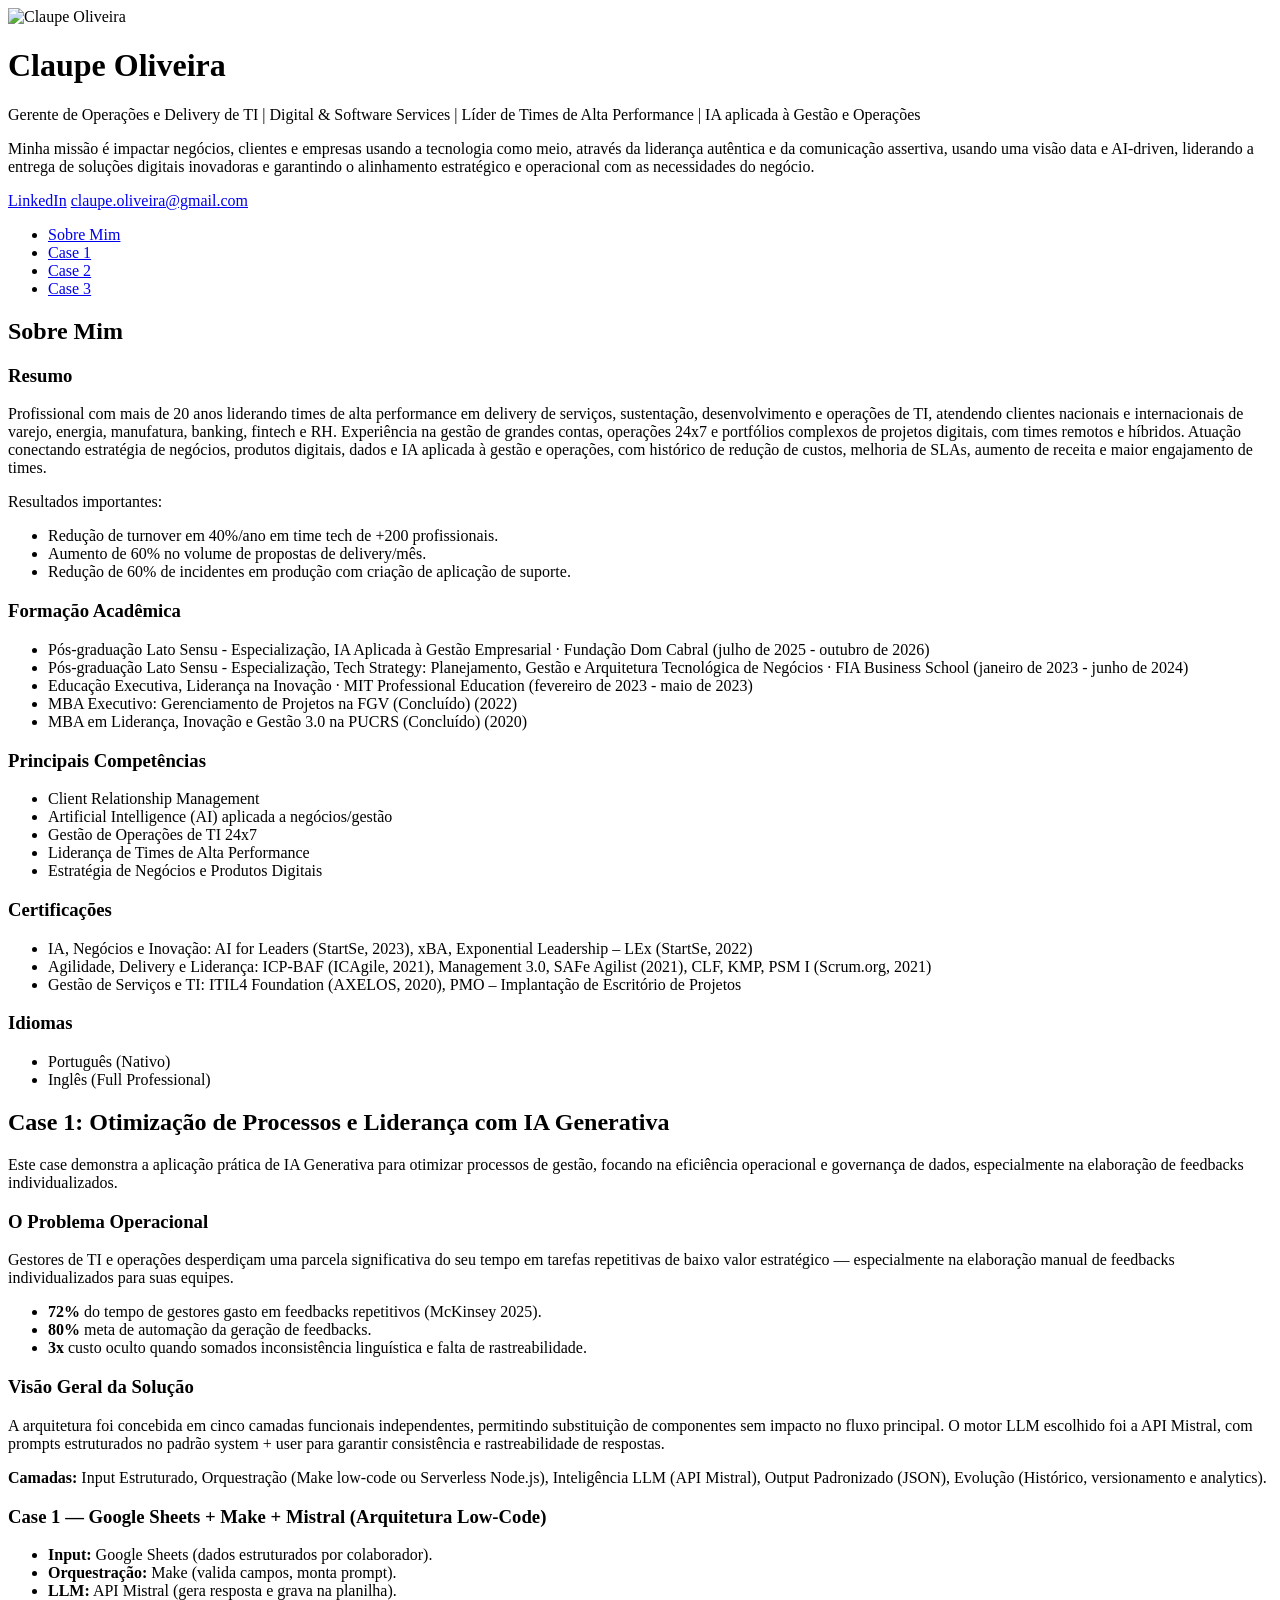
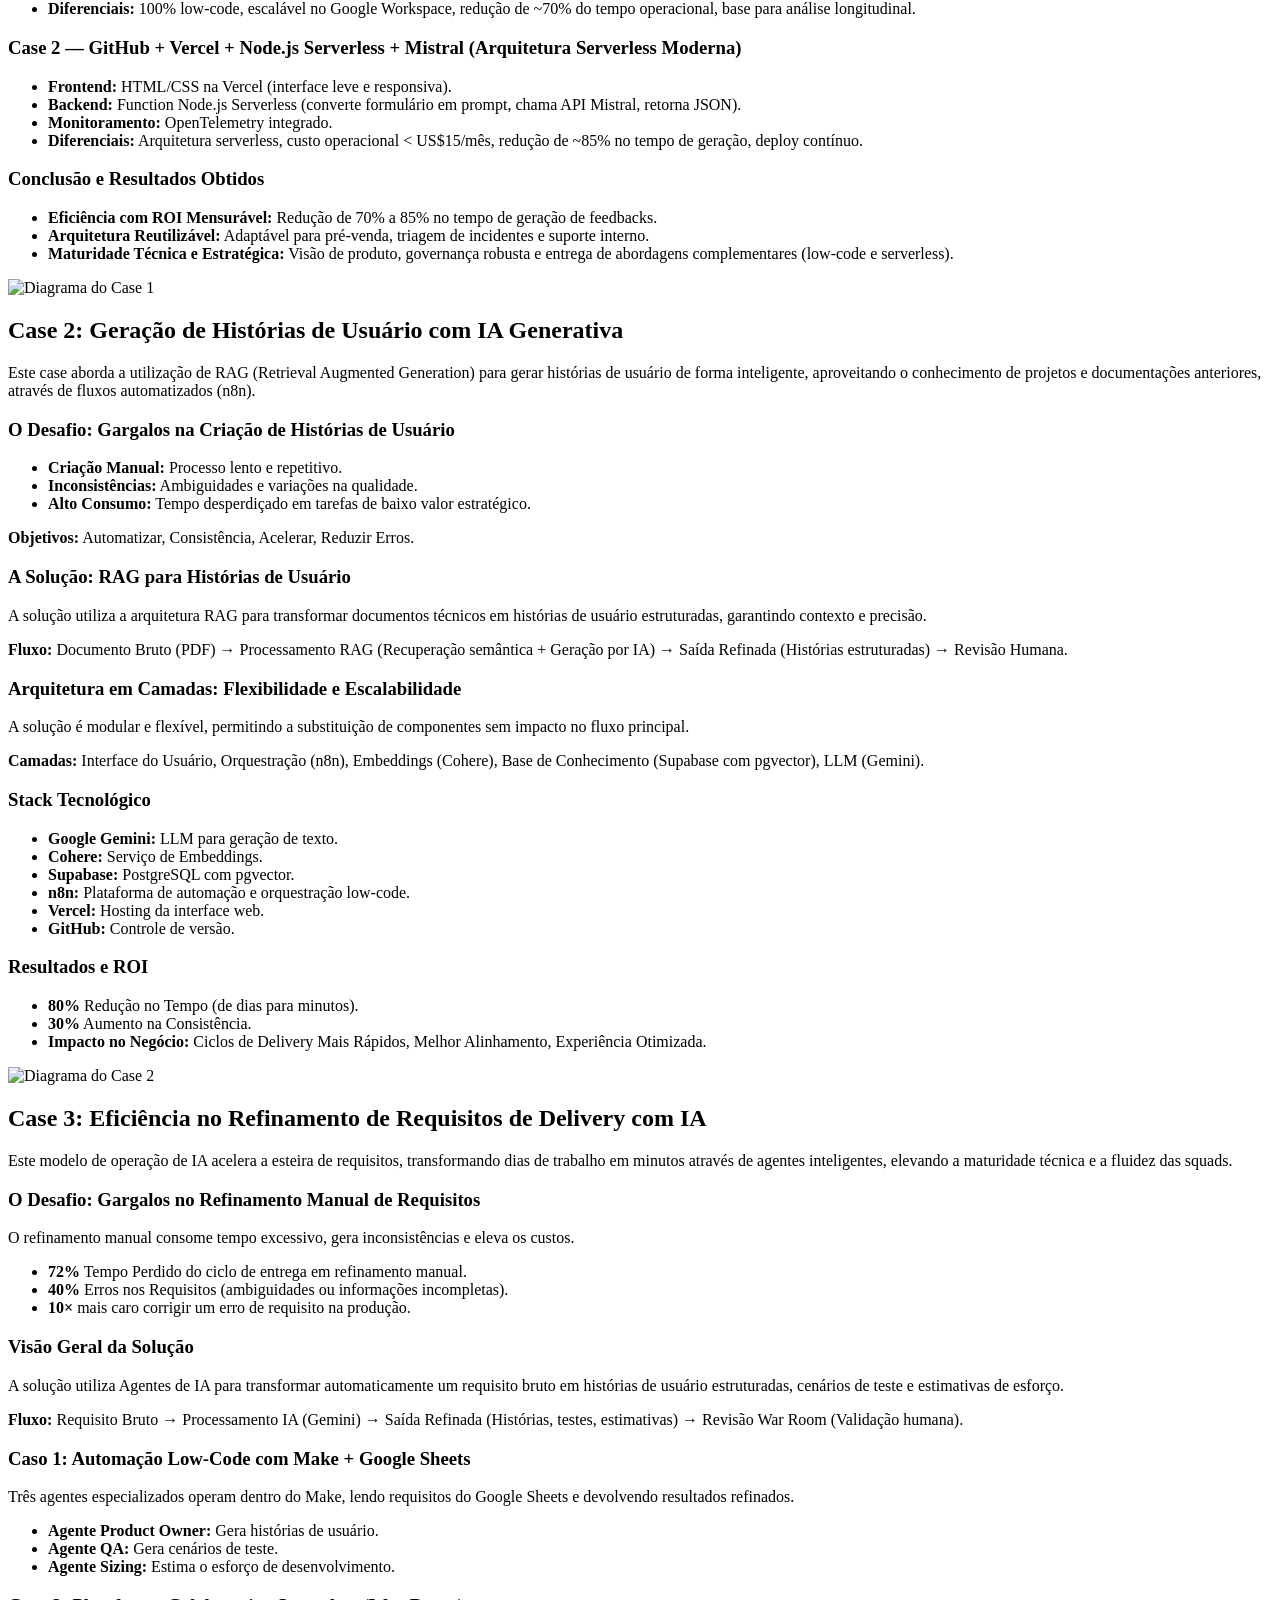
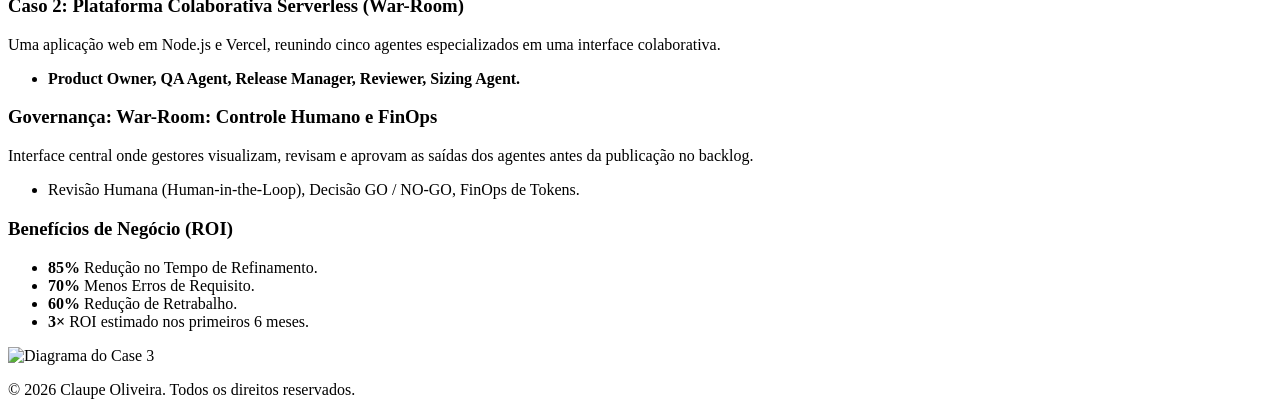
==== public/index.html @ 89208eb9 "Create index.html" ====
<!DOCTYPE html>
<html lang="pt-BR">
<head>
    <meta charset="UTF-8">
    <meta name="viewport" content="width=device-width, initial-scale=1.0">
    <title>Portfólio Profissional - Claupe Oliveira</title>
    <link rel="stylesheet" href="css/style.css">
    <link rel="icon" href="assets/favicon.ico" type="image/x-icon">
</head>
<body>
    <header class="hero">
        <div class="container">
            <img src="assets/profile-picture.jpg" alt="Claupe Oliveira" class="profile-pic">
            <h1>Claupe Oliveira</h1>
            <p class="subtitle">Gerente de Operações e Delivery de TI | Digital & Software Services | Líder de Times de Alta Performance | IA aplicada à Gestão e Operações</p>
            <p class="mission">Minha missão é impactar negócios, clientes e empresas usando a tecnologia como meio, através da liderança autêntica e da comunicação assertiva, usando uma visão data e AI-driven, liderando a entrega de soluções digitais inovadoras e garantindo o alinhamento estratégico e operacional com as necessidades do negócio.</p>
            <div class="contact-info">
                <a href="https://www.linkedin.com/in/claupeoliveira/" target="_blank">LinkedIn</a>
                <a href="mailto:claupe.oliveira@gmail.com">claupe.oliveira@gmail.com</a>
            </div>
        </div>
    </header>

    <nav class="navbar">
        <div class="container">
            <ul>
                <li><a href="#about">Sobre Mim</a></li>
                <li><a href="#case1">Case 1</a></li>
                <li><a href="#case2">Case 2</a></li>
                <li><a href="#case3">Case 3</a></li>
            </ul>
        </div>
    </nav>

    <main class="container">
        <section id="about" class="section-content">
            <h2>Sobre Mim</h2>
            <div class="about-grid">
                <div class="about-item">
                    <h3>Resumo</h3>
                    <p>Profissional com mais de 20 anos liderando times de alta performance em delivery de serviços, sustentação, desenvolvimento e operações de TI, atendendo clientes nacionais e internacionais de varejo, energia, manufatura, banking, fintech e RH. Experiência na gestão de grandes contas, operações 24x7 e portfólios complexos de projetos digitais, com times remotos e híbridos. Atuação conectando estratégia de negócios, produtos digitais, dados e IA aplicada à gestão e operações, com histórico de redução de custos, melhoria de SLAs, aumento de receita e maior engajamento de times.</p>
                    <p>Resultados importantes:</p>
                    <ul>
                        <li>Redução de turnover em 40%/ano em time tech de +200 profissionais.</li>
                        <li>Aumento de 60% no volume de propostas de delivery/mês.</li>
                        <li>Redução de 60% de incidentes em produção com criação de aplicação de suporte.</li>
                    </ul>
                </div>
                <div class="about-item">
                    <h3>Formação Acadêmica</h3>
                    <ul>
                        <li>Pós-graduação Lato Sensu - Especialização, IA Aplicada à Gestão Empresarial · Fundação Dom Cabral (julho de 2025 - outubro de 2026)</li>
                        <li>Pós-graduação Lato Sensu - Especialização, Tech Strategy: Planejamento, Gestão e Arquitetura Tecnológica de Negócios · FIA Business School (janeiro de 2023 - junho de 2024)</li>
                        <li>Educação Executiva, Liderança na Inovação · MIT Professional Education (fevereiro de 2023 - maio de 2023)</li>
                        <li>MBA Executivo: Gerenciamento de Projetos na FGV (Concluído) (2022)</li>
                        <li>MBA em Liderança, Inovação e Gestão 3.0 na PUCRS (Concluído) (2020)</li>
                    </ul>
                </div>
                <div class="about-item">
                    <h3>Principais Competências</h3>
                    <ul>
                        <li>Client Relationship Management</li>
                        <li>Artificial Intelligence (AI) aplicada a negócios/gestão</li>
                        <li>Gestão de Operações de TI 24x7</li>
                        <li>Liderança de Times de Alta Performance</li>
                        <li>Estratégia de Negócios e Produtos Digitais</li>
                    </ul>
                </div>
                <div class="about-item">
                    <h3>Certificações</h3>
                    <ul>
                        <li>IA, Negócios e Inovação: AI for Leaders (StartSe, 2023), xBA, Exponential Leadership – LEx (StartSe, 2022)</li>
                        <li>Agilidade, Delivery e Liderança: ICP-BAF (ICAgile, 2021), Management 3.0, SAFe Agilist (2021), CLF, KMP, PSM I (Scrum.org, 2021)</li>
                        <li>Gestão de Serviços e TI: ITIL4 Foundation (AXELOS, 2020), PMO – Implantação de Escritório de Projetos</li>
                    </ul>
                </div>
                <div class="about-item">
                    <h3>Idiomas</h3>
                    <ul>
                        <li>Português (Nativo)</li>
                        <li>Inglês (Full Professional)</li>
                    </ul>
                </div>
            </div>
        </section>

        <section id="case1" class="section-content case-section">
            <h2>Case 1: Otimização de Processos e Liderança com IA Generativa</h2>
            <p class="case-intro">Este case demonstra a aplicação prática de IA Generativa para otimizar processos de gestão, focando na eficiência operacional e governança de dados, especialmente na elaboração de feedbacks individualizados.</p>

            <h3>O Problema Operacional</h3>
            <p>Gestores de TI e operações desperdiçam uma parcela significativa do seu tempo em tarefas repetitivas de baixo valor estratégico — especialmente na elaboração manual de feedbacks individualizados para suas equipes.</p>
            <ul>
                <li><strong>72%</strong> do tempo de gestores gasto em feedbacks repetitivos (McKinsey 2025).</li>
                <li><strong>80%</strong> meta de automação da geração de feedbacks.</li>
                <li><strong>3x</strong> custo oculto quando somados inconsistência linguística e falta de rastreabilidade.</li>
            </ul>

            <h3>Visão Geral da Solução</h3>
            <p>A arquitetura foi concebida em cinco camadas funcionais independentes, permitindo substituição de componentes sem impacto no fluxo principal. O motor LLM escolhido foi a API Mistral, com prompts estruturados no padrão system + user para garantir consistência e rastreabilidade de respostas.</p>
            <p><strong>Camadas:</strong> Input Estruturado, Orquestração (Make low-code ou Serverless Node.js), Inteligência LLM (API Mistral), Output Padronizado (JSON), Evolução (Histórico, versionamento e analytics).</p>

            <h3>Case 1 — Google Sheets + Make + Mistral (Arquitetura Low-Code)</h3>
            <ul>
                <li><strong>Input:</strong> Google Sheets (dados estruturados por colaborador).</li>
                <li><strong>Orquestração:</strong> Make (valida campos, monta prompt).</li>
                <li><strong>LLM:</strong> API Mistral (gera resposta e grava na planilha).</li>
                <li><strong>Diferenciais:</strong> 100% low-code, escalável no Google Workspace, redução de ~70% do tempo operacional, base para análise longitudinal.</li>
            </ul>

            <h3>Case 2 — GitHub + Vercel + Node.js Serverless + Mistral (Arquitetura Serverless Moderna)</h3>
            <ul>
                <li><strong>Frontend:</strong> HTML/CSS na Vercel (interface leve e responsiva).</li>
                <li><strong>Backend:</strong> Function Node.js Serverless (converte formulário em prompt, chama API Mistral, retorna JSON).</li>
                <li><strong>Monitoramento:</strong> OpenTelemetry integrado.</li>
                <li><strong>Diferenciais:</strong> Arquitetura serverless, custo operacional < US$15/mês, redução de ~85% no tempo de geração, deploy contínuo.</li>
            </ul>

            <h3>Conclusão e Resultados Obtidos</h3>
            <ul>
                <li><strong>Eficiência com ROI Mensurável:</strong> Redução de 70% a 85% no tempo de geração de feedbacks.</li>
                <li><strong>Arquitetura Reutilizável:</strong> Adaptável para pré-venda, triagem de incidentes e suporte interno.</li>
                <li><strong>Maturidade Técnica e Estratégica:</strong> Visão de produto, governança robusta e entrega de abordagens complementares (low-code e serverless).</li>
            </ul>
            <img src="assets/cases/case1-image.jpg" alt="Diagrama do Case 1" class="case-image">
        </section>

        <section id="case2" class="section-content case-section">
            <h2>Case 2: Geração de Histórias de Usuário com IA Generativa</h2>
            <p class="case-intro">Este case aborda a utilização de RAG (Retrieval Augmented Generation) para gerar histórias de usuário de forma inteligente, aproveitando o conhecimento de projetos e documentações anteriores, através de fluxos automatizados (n8n).</p>

            <h3>O Desafio: Gargalos na Criação de Histórias de Usuário</h3>
            <ul>
                <li><strong>Criação Manual:</strong> Processo lento e repetitivo.</li>
                <li><strong>Inconsistências:</strong> Ambiguidades e variações na qualidade.</li>
                <li><strong>Alto Consumo:</strong> Tempo desperdiçado em tarefas de baixo valor estratégico.</li>
            </ul>
            <p><strong>Objetivos:</strong> Automatizar, Consistência, Acelerar, Reduzir Erros.</p>

            <h3>A Solução: RAG para Histórias de Usuário</h3>
            <p>A solução utiliza a arquitetura RAG para transformar documentos técnicos em histórias de usuário estruturadas, garantindo contexto e precisão.</p>
            <p><strong>Fluxo:</strong> Documento Bruto (PDF) → Processamento RAG (Recuperação semântica + Geração por IA) → Saída Refinada (Histórias estruturadas) → Revisão Humana.</p>

            <h3>Arquitetura em Camadas: Flexibilidade e Escalabilidade</h3>
            <p>A solução é modular e flexível, permitindo a substituição de componentes sem impacto no fluxo principal.</p>
            <p><strong>Camadas:</strong> Interface do Usuário, Orquestração (n8n), Embeddings (Cohere), Base de Conhecimento (Supabase com pgvector), LLM (Gemini).</p>

            <h3>Stack Tecnológico</h3>
            <ul>
                <li><strong>Google Gemini:</strong> LLM para geração de texto.</li>
                <li><strong>Cohere:</strong> Serviço de Embeddings.</li>
                <li><strong>Supabase:</strong> PostgreSQL com pgvector.</li>
                <li><strong>n8n:</strong> Plataforma de automação e orquestração low-code.</li>
                <li><strong>Vercel:</strong> Hosting da interface web.</li>
                <li><strong>GitHub:</strong> Controle de versão.</li>
            </ul>

            <h3>Resultados e ROI</h3>
            <ul>
                <li><strong>80%</strong> Redução no Tempo (de dias para minutos).</li>
                <li><strong>30%</strong> Aumento na Consistência.</li>
                <li><strong>Impacto no Negócio:</strong> Ciclos de Delivery Mais Rápidos, Melhor Alinhamento, Experiência Otimizada.</li>
            </ul>
            <img src="assets/cases/case2-image.jpg" alt="Diagrama do Case 2" class="case-image">
        </section>

        <section id="case3" class="section-content case-section">
            <h2>Case 3: Eficiência no Refinamento de Requisitos de Delivery com IA</h2>
            <p class="case-intro">Este modelo de operação de IA acelera a esteira de requisitos, transformando dias de trabalho em minutos através de agentes inteligentes, elevando a maturidade técnica e a fluidez das squads.</p>

            <h3>O Desafio: Gargalos no Refinamento Manual de Requisitos</h3>
            <p>O refinamento manual consome tempo excessivo, gera inconsistências e eleva os custos.</p>
            <ul>
                <li><strong>72%</strong> Tempo Perdido do ciclo de entrega em refinamento manual.</li>
                <li><strong>40%</strong> Erros nos Requisitos (ambiguidades ou informações incompletas).</li>
                <li><strong>10×</strong> mais caro corrigir um erro de requisito na produção.</li>
            </ul>

            <h3>Visão Geral da Solução</h3>
            <p>A solução utiliza Agentes de IA para transformar automaticamente um requisito bruto em histórias de usuário estruturadas, cenários de teste e estimativas de esforço.</p>
            <p><strong>Fluxo:</strong> Requisito Bruto → Processamento IA (Gemini) → Saída Refinada (Histórias, testes, estimativas) → Revisão War Room (Validação humana).</p>

            <h3>Caso 1: Automação Low-Code com Make + Google Sheets</h3>
            <p>Três agentes especializados operam dentro do Make, lendo requisitos do Google Sheets e devolvendo resultados refinados.</p>
            <ul>
                <li><strong>Agente Product Owner:</strong> Gera histórias de usuário.</li>
                <li><strong>Agente QA:</strong> Gera cenários de teste.</li>
                <li><strong>Agente Sizing:</strong> Estima o esforço de desenvolvimento.</li>
            </ul>

            <h3>Caso 2: Plataforma Colaborativa Serverless (War-Room)</h3>
            <p>Uma aplicação web em Node.js e Vercel, reunindo cinco agentes especializados em uma interface colaborativa.</p>
            <ul>
                <li><strong>Product Owner, QA Agent, Release Manager, Reviewer, Sizing Agent.</strong></li>
            </ul>

            <h3>Governança: War-Room: Controle Humano e FinOps</h3>
            <p>Interface central onde gestores visualizam, revisam e aprovam as saídas dos agentes antes da publicação no backlog.</p>
            <ul>
                <li>Revisão Humana (Human-in-the-Loop), Decisão GO / NO-GO, FinOps de Tokens.</li>
            </ul>

            <h3>Benefícios de Negócio (ROI)</h3>
            <ul>
                <li><strong>85%</strong> Redução no Tempo de Refinamento.</li>
                <li><strong>70%</strong> Menos Erros de Requisito.</li>
                <li><strong>60%</strong> Redução de Retrabalho.</li>
                <li><strong>3×</strong> ROI estimado nos primeiros 6 meses.</li>
            </ul>
            <img src="assets/cases/case3-image.jpg" alt="Diagrama do Case 3" class="case-image">
        </section>
    </main>

    <footer>
        <div class="container">
            <p>&copy; 2026 Claupe Oliveira. Todos os direitos reservados.</p>
        </div>
    </footer>

    <script src="js/script.js"></script>
</body>
</html>
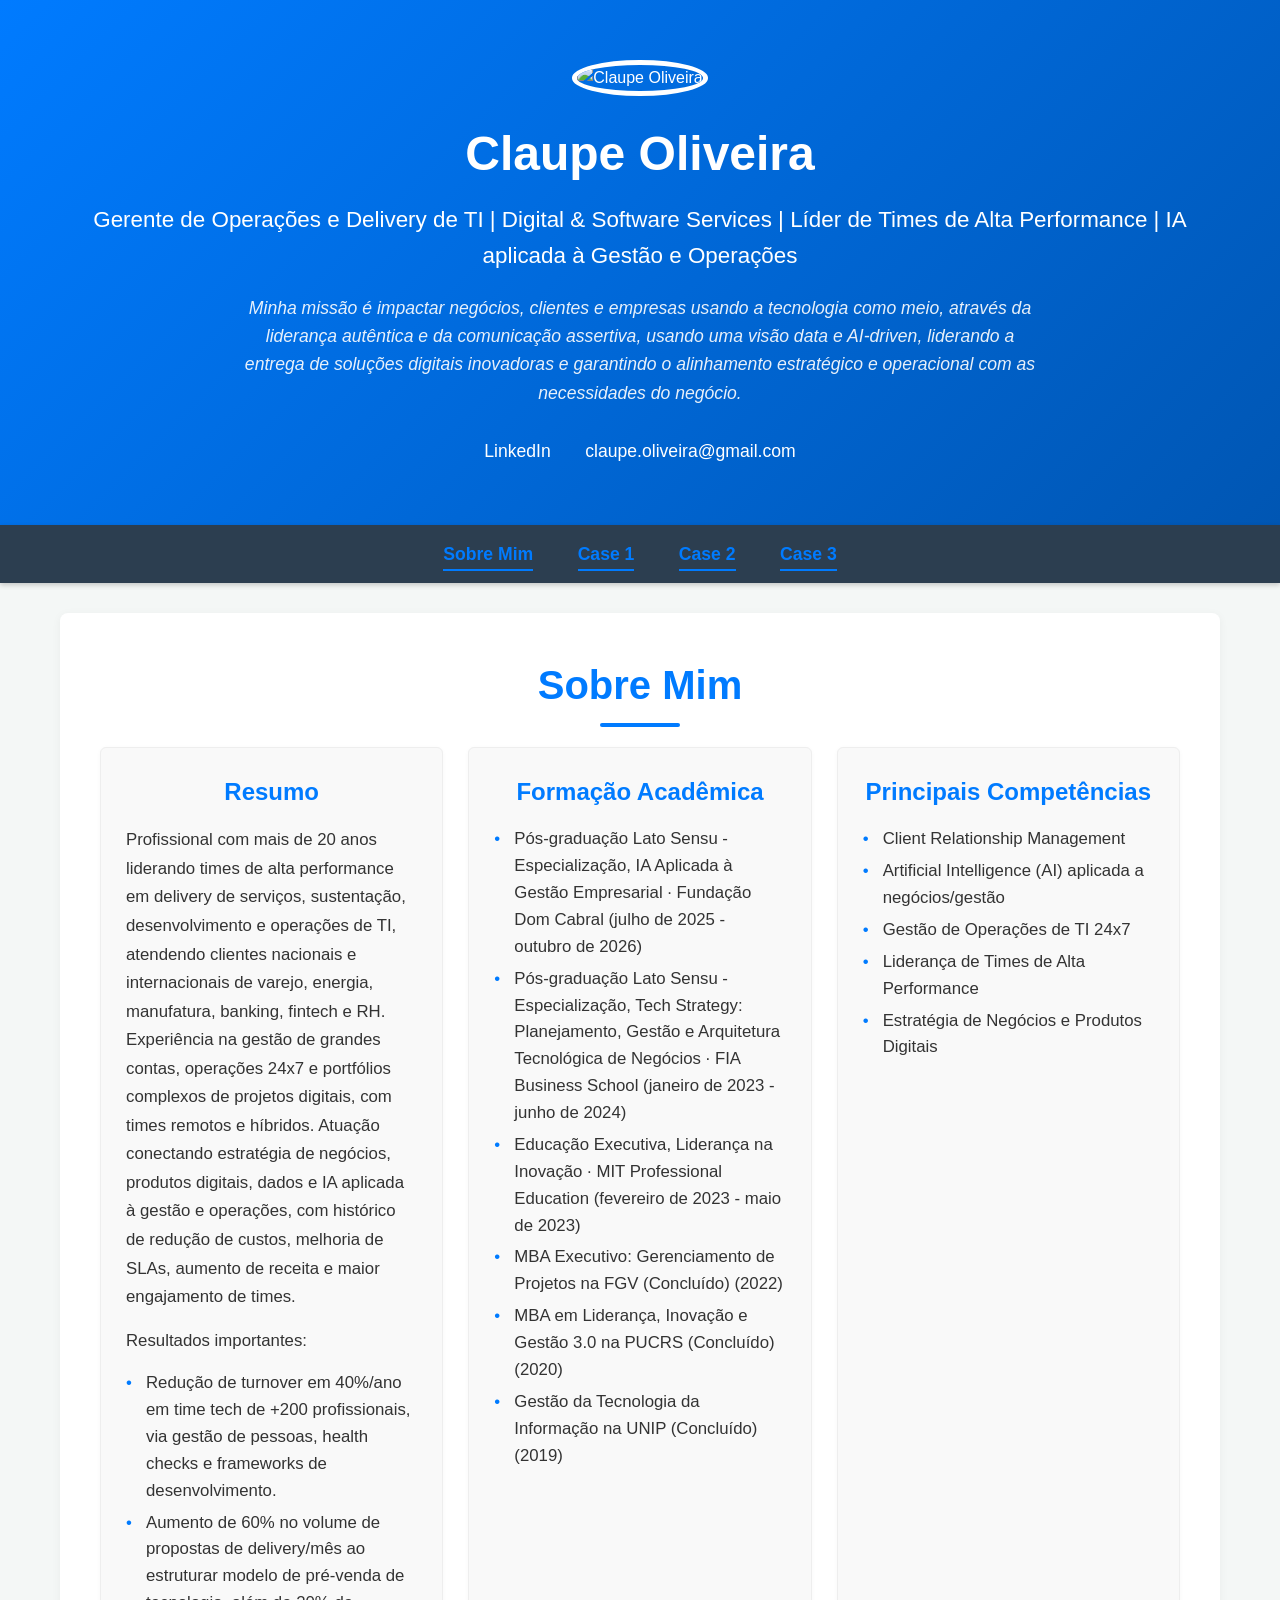
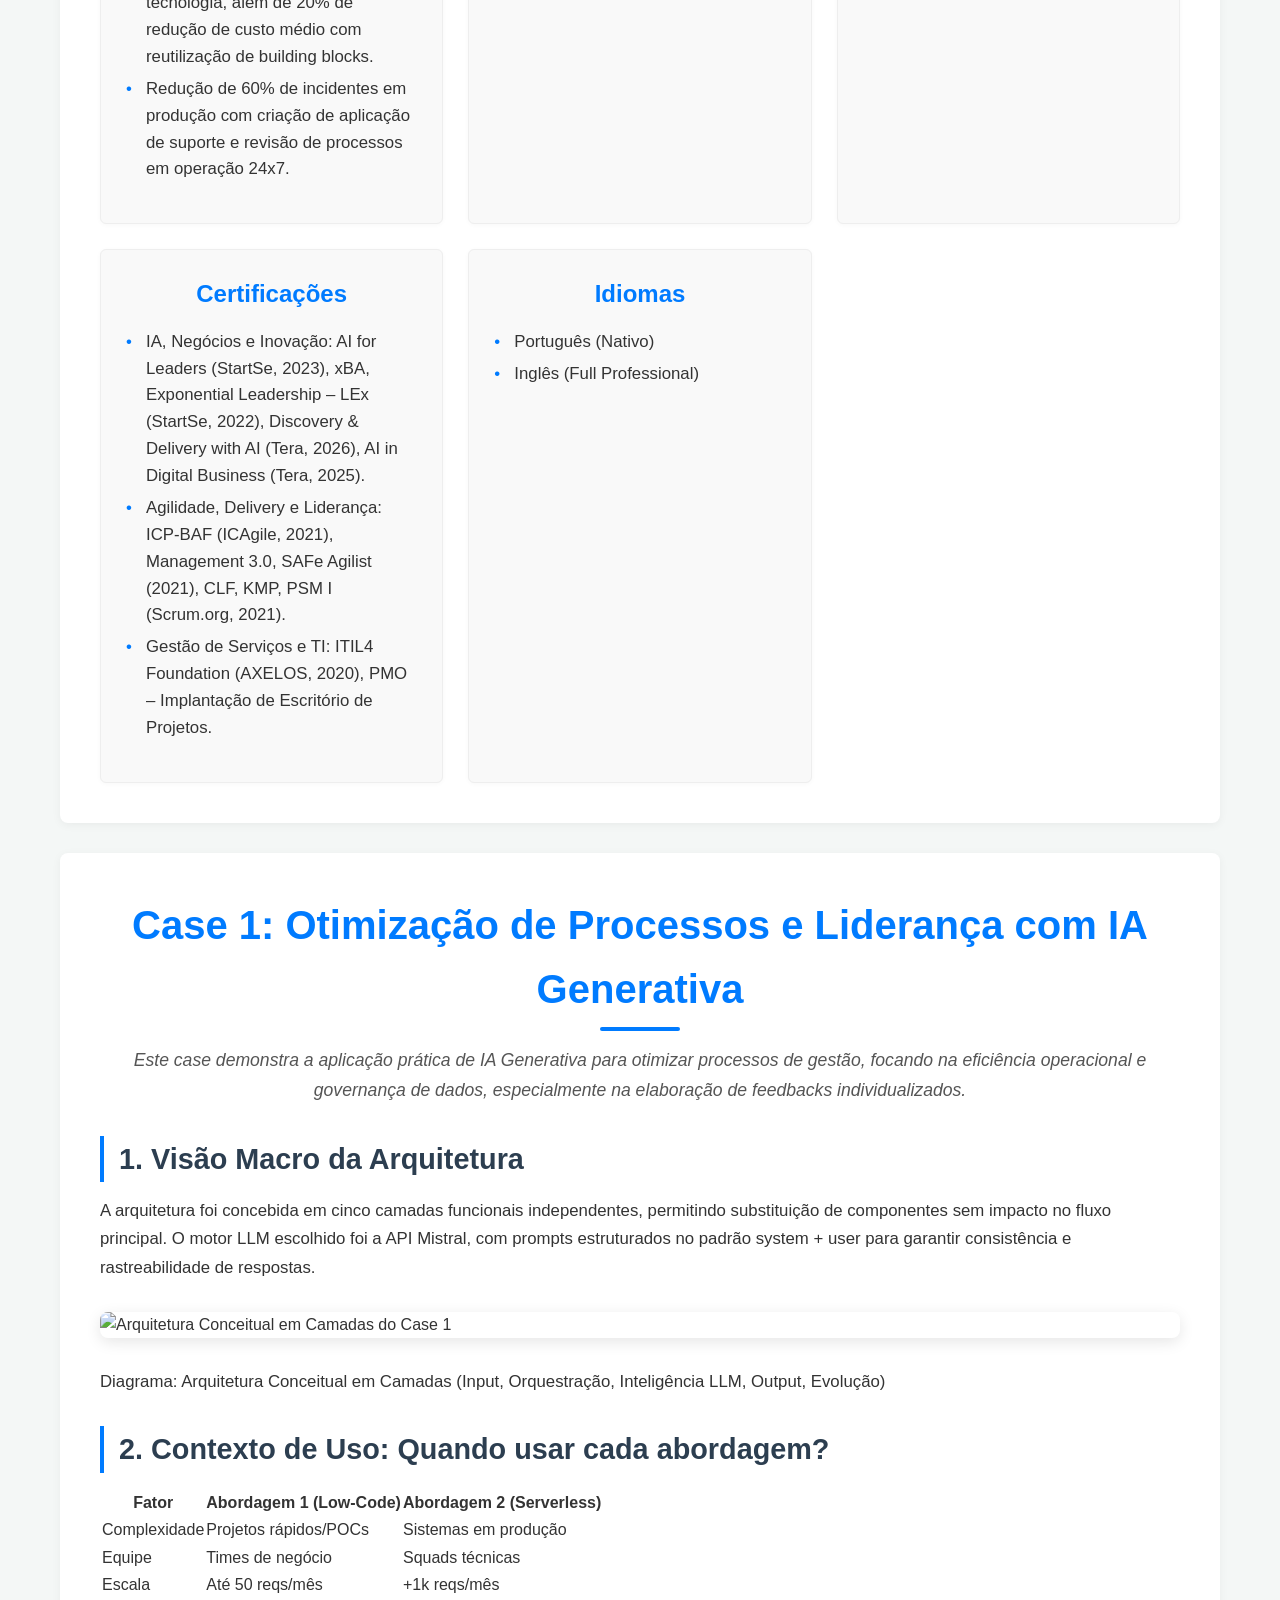
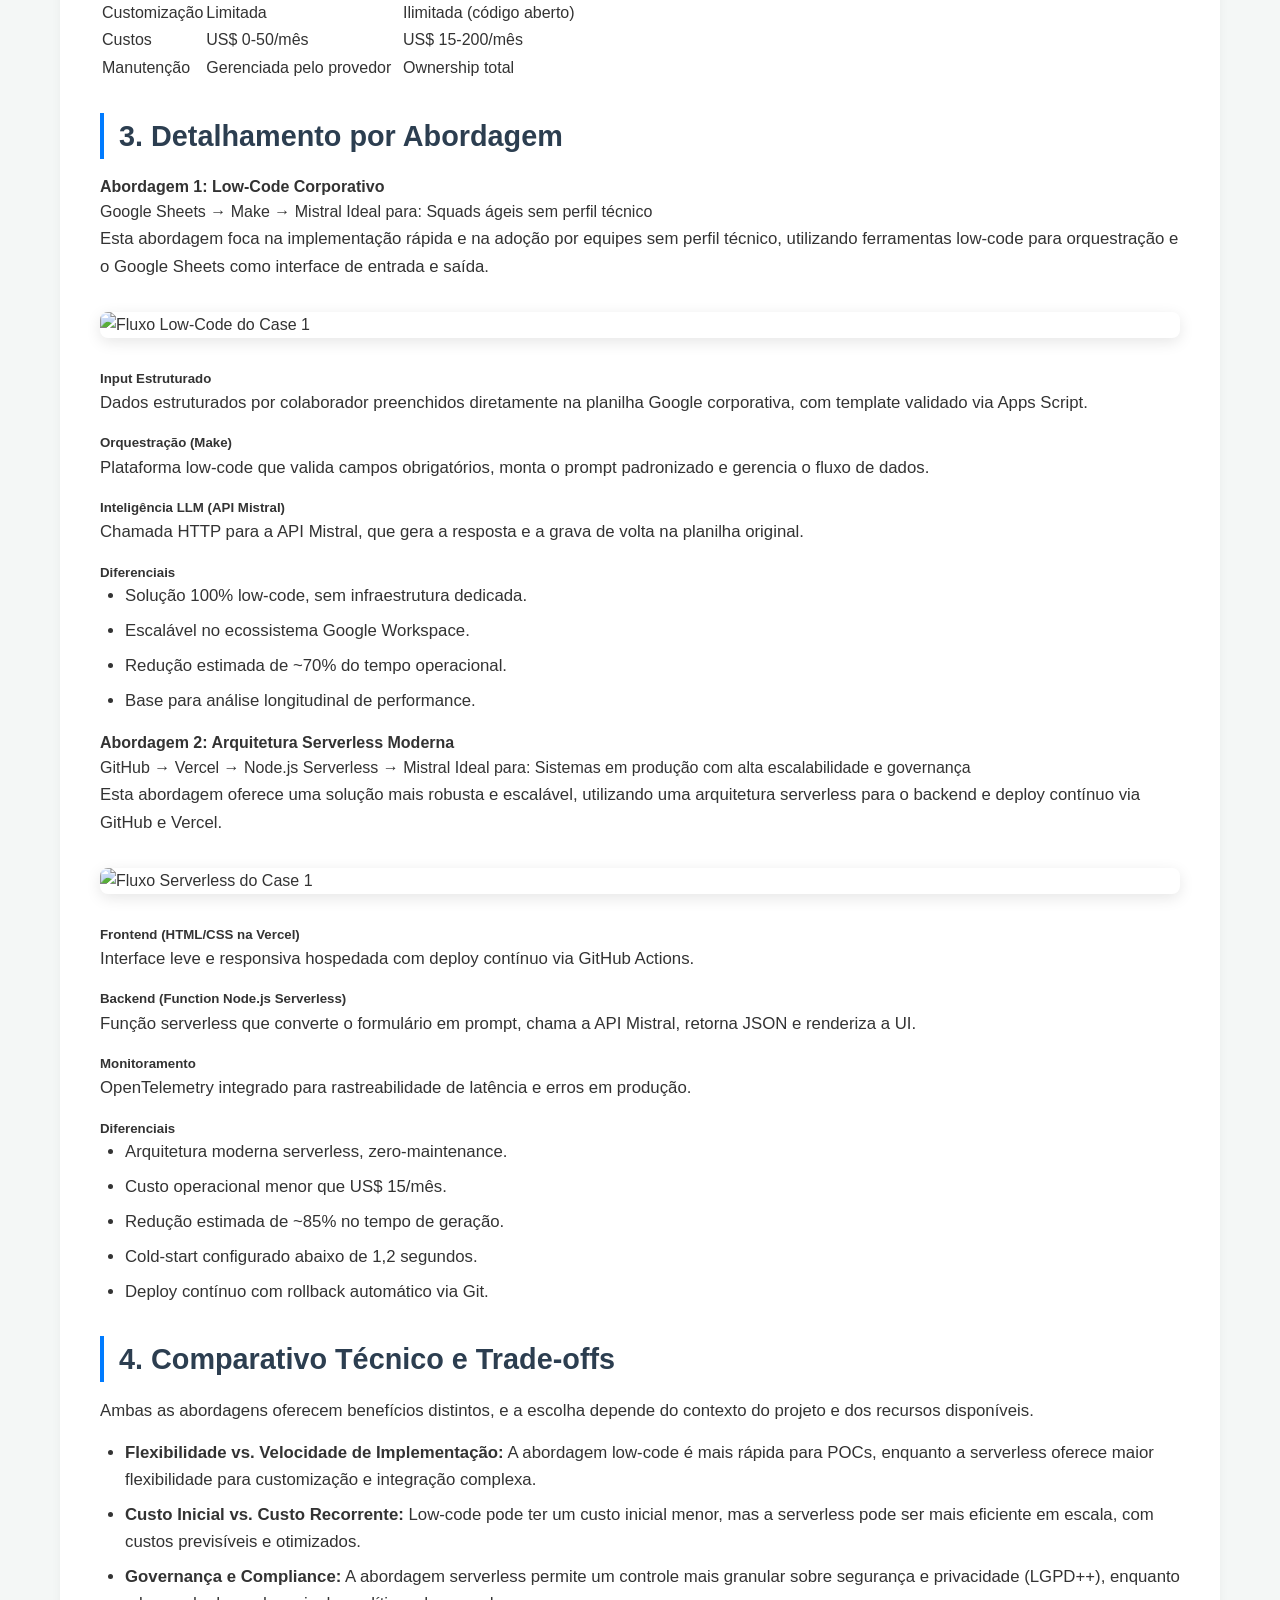
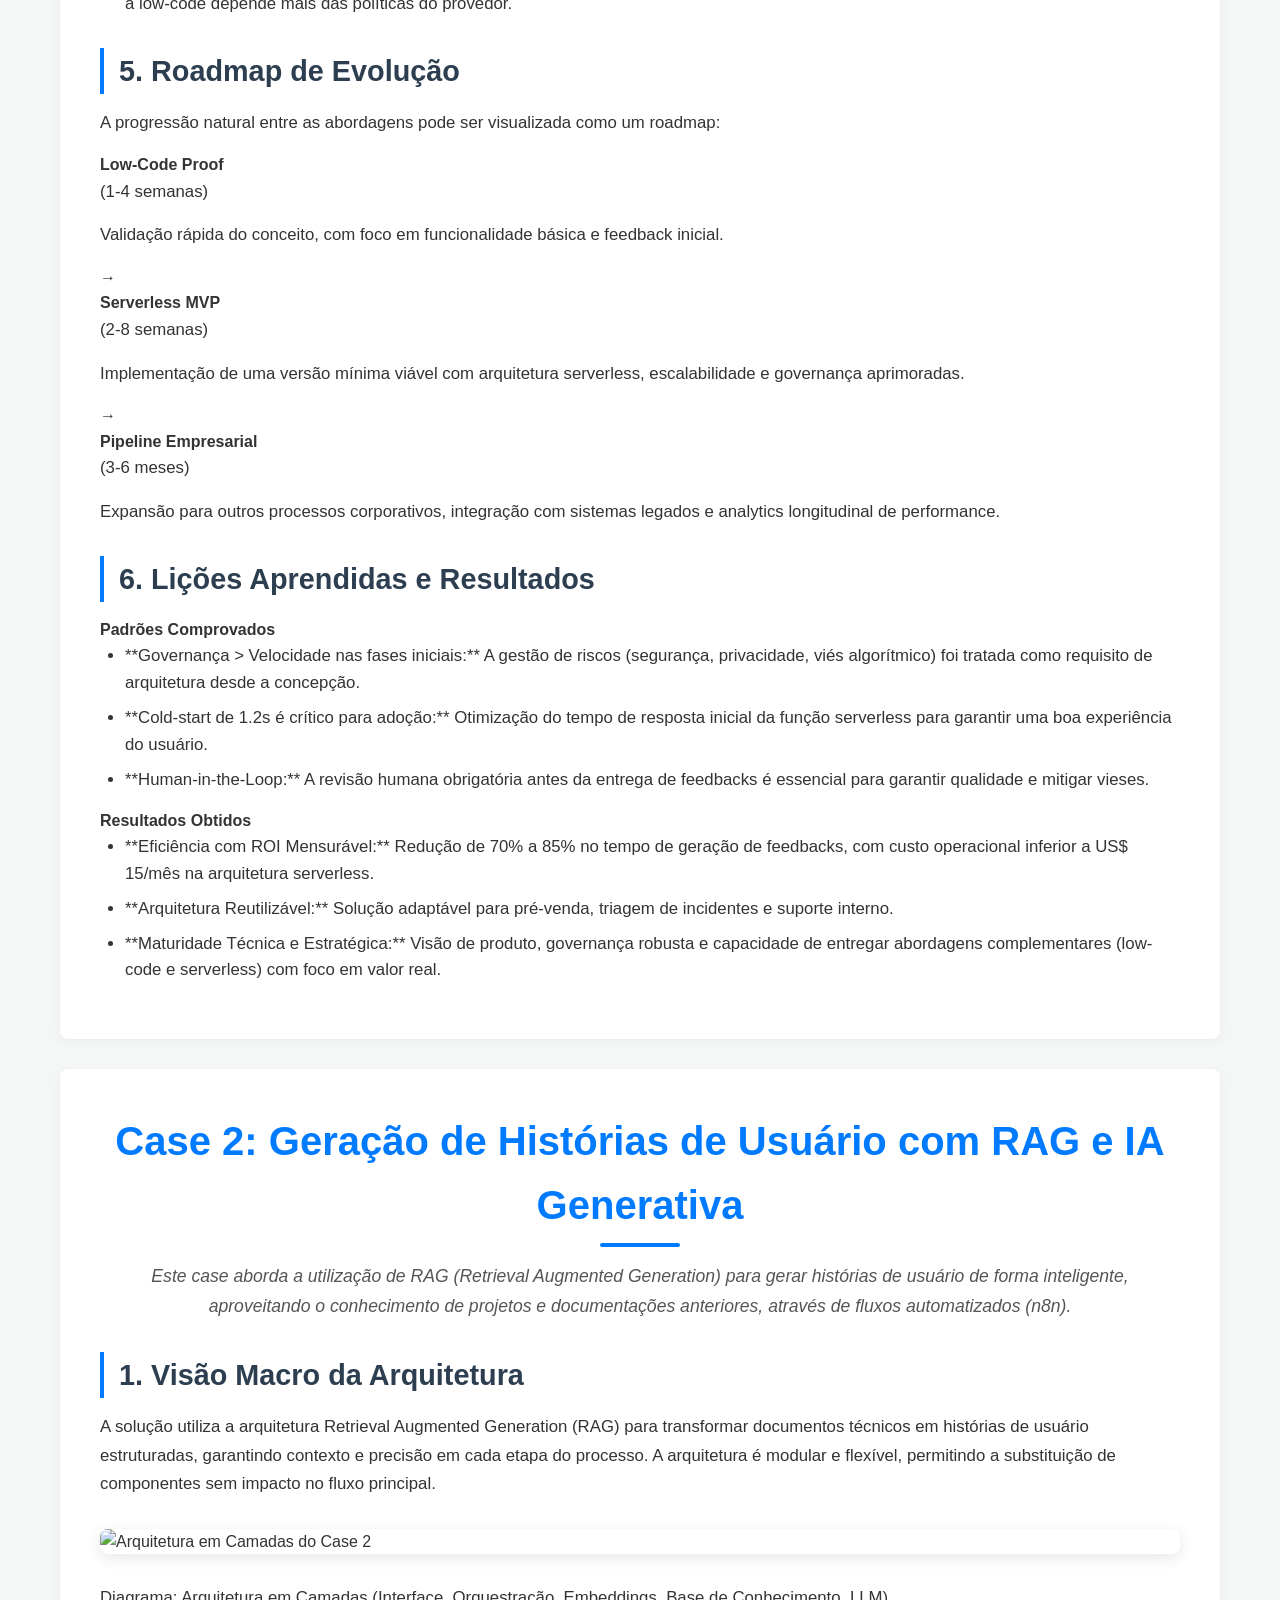
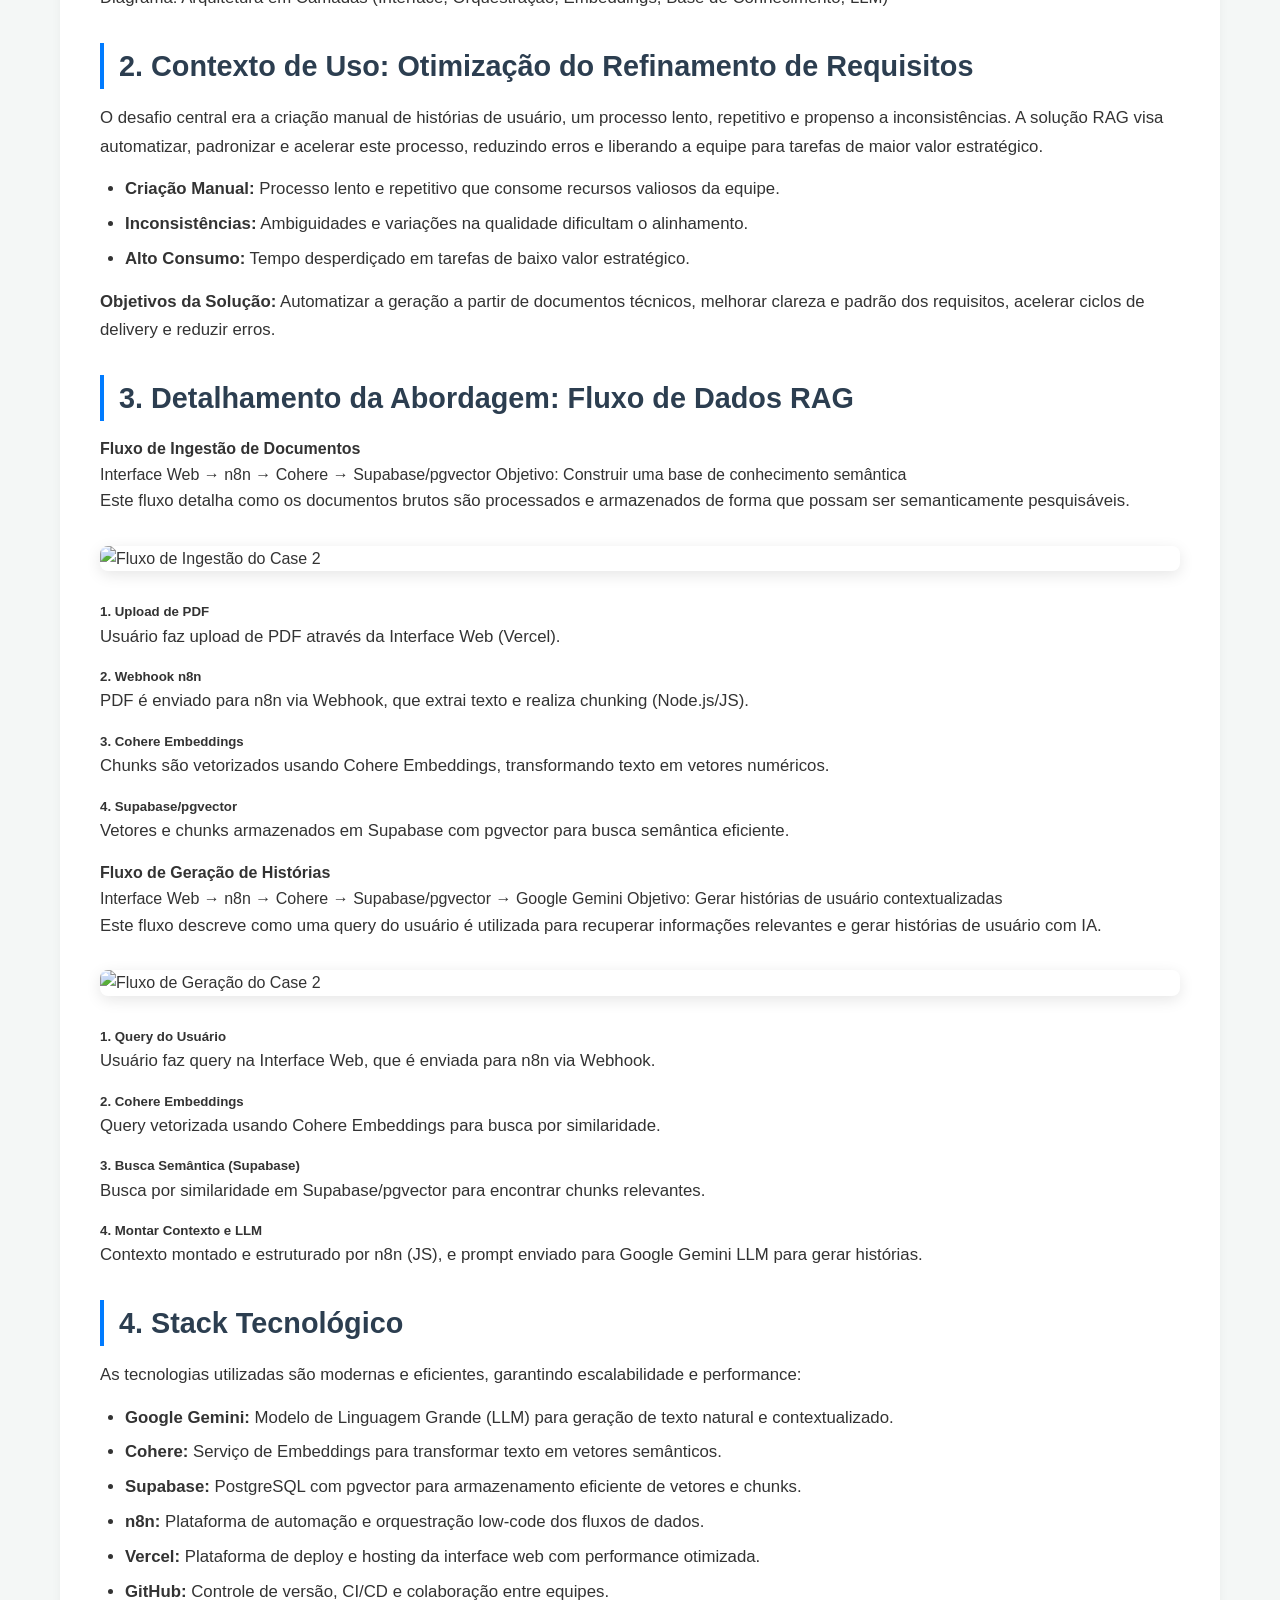
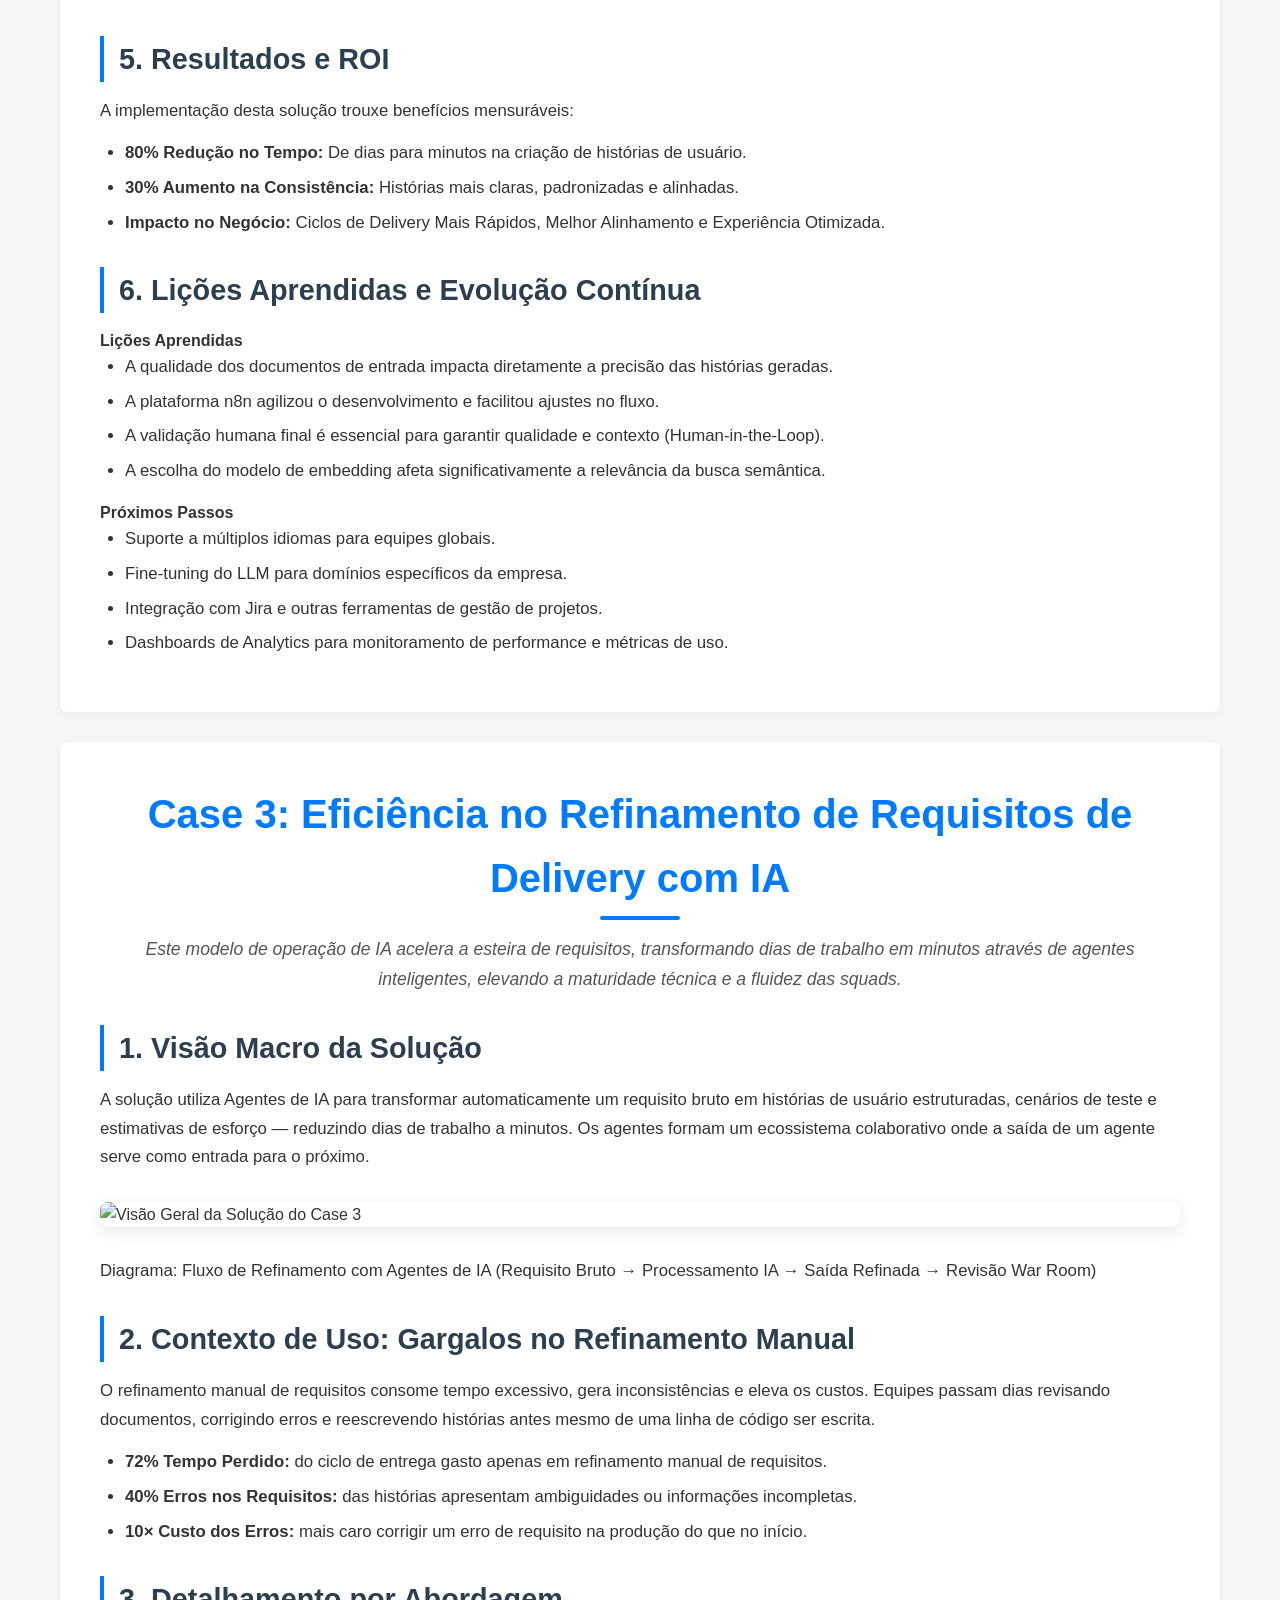
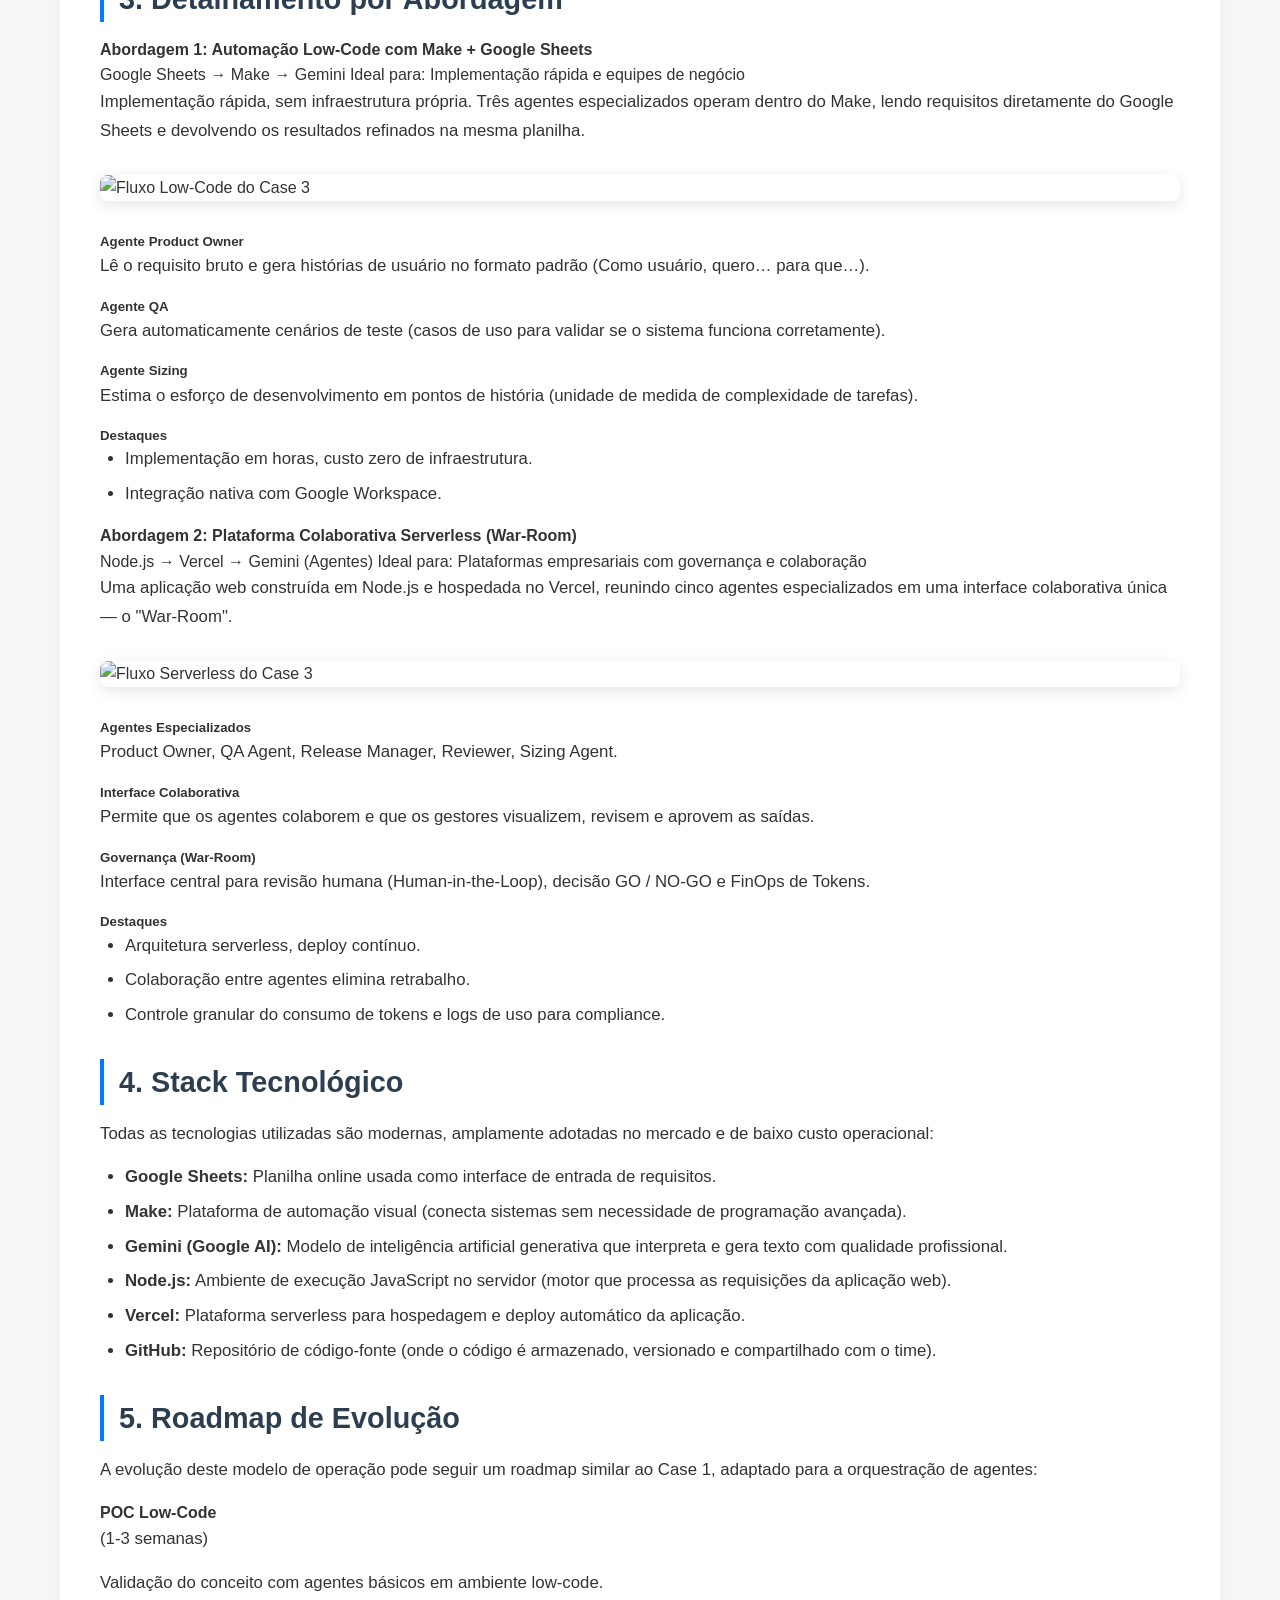
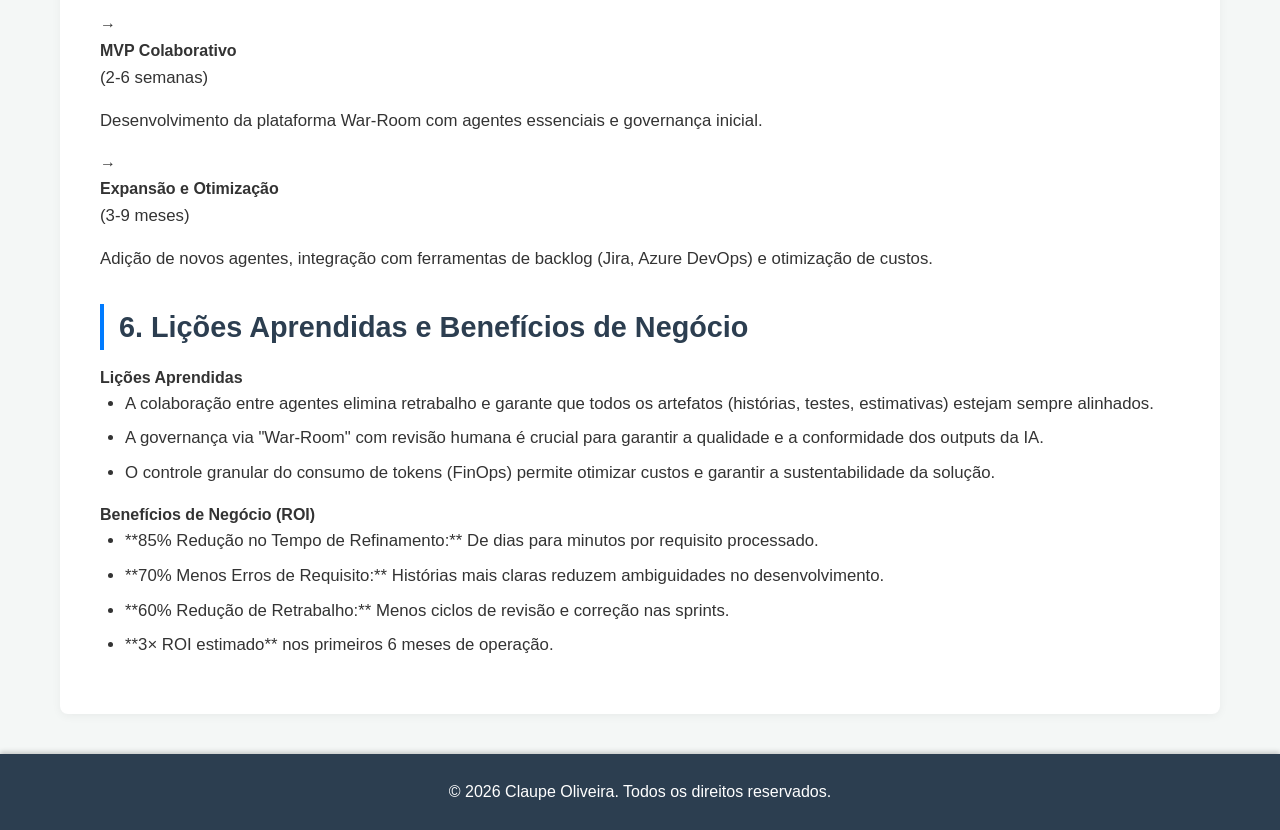
==== commit f5d1e7e7: "Update index.html" ====
--- a/public/index.html
+++ b/public/index.html
@@ -41,9 +41,9 @@
                     <p>Profissional com mais de 20 anos liderando times de alta performance em delivery de serviços, sustentação, desenvolvimento e operações de TI, atendendo clientes nacionais e internacionais de varejo, energia, manufatura, banking, fintech e RH. Experiência na gestão de grandes contas, operações 24x7 e portfólios complexos de projetos digitais, com times remotos e híbridos. Atuação conectando estratégia de negócios, produtos digitais, dados e IA aplicada à gestão e operações, com histórico de redução de custos, melhoria de SLAs, aumento de receita e maior engajamento de times.</p>
                     <p>Resultados importantes:</p>
                     <ul>
-                        <li>Redução de turnover em 40%/ano em time tech de +200 profissionais.</li>
-                        <li>Aumento de 60% no volume de propostas de delivery/mês.</li>
-                        <li>Redução de 60% de incidentes em produção com criação de aplicação de suporte.</li>
+                        <li>Redução de turnover em 40%/ano em time tech de +200 profissionais, via gestão de pessoas, health checks e frameworks de desenvolvimento.</li>
+                        <li>Aumento de 60% no volume de propostas de delivery/mês ao estruturar modelo de pré-venda de tecnologia, além de 20% de redução de custo médio com reutilização de building blocks.</li>
+                        <li>Redução de 60% de incidentes em produção com criação de aplicação de suporte e revisão de processos em operação 24x7.</li>
                     </ul>
                 </div>
                 <div class="about-item">
@@ -54,6 +54,7 @@
                         <li>Educação Executiva, Liderança na Inovação · MIT Professional Education (fevereiro de 2023 - maio de 2023)</li>
                         <li>MBA Executivo: Gerenciamento de Projetos na FGV (Concluído) (2022)</li>
                         <li>MBA em Liderança, Inovação e Gestão 3.0 na PUCRS (Concluído) (2020)</li>
+                        <li>Gestão da Tecnologia da Informação na UNIP (Concluído) (2019)</li>
                     </ul>
                 </div>
                 <div class="about-item">
@@ -69,9 +70,9 @@
                 <div class="about-item">
                     <h3>Certificações</h3>
                     <ul>
-                        <li>IA, Negócios e Inovação: AI for Leaders (StartSe, 2023), xBA, Exponential Leadership – LEx (StartSe, 2022)</li>
-                        <li>Agilidade, Delivery e Liderança: ICP-BAF (ICAgile, 2021), Management 3.0, SAFe Agilist (2021), CLF, KMP, PSM I (Scrum.org, 2021)</li>
-                        <li>Gestão de Serviços e TI: ITIL4 Foundation (AXELOS, 2020), PMO – Implantação de Escritório de Projetos</li>
+                        <li>IA, Negócios e Inovação: AI for Leaders (StartSe, 2023), xBA, Exponential Leadership – LEx (StartSe, 2022), Discovery & Delivery with AI (Tera, 2026), AI in Digital Business (Tera, 2025).</li>
+                        <li>Agilidade, Delivery e Liderança: ICP-BAF (ICAgile, 2021), Management 3.0, SAFe Agilist (2021), CLF, KMP, PSM I (Scrum.org, 2021).</li>
+                        <li>Gestão de Serviços e TI: ITIL4 Foundation (AXELOS, 2020), PMO – Implantação de Escritório de Projetos.</li>
                     </ul>
                 </div>
                 <div class="about-item">
@@ -84,130 +85,424 @@
             </div>
         </section>
 
+        <!-- CASE 1: Otimização de Processos e Liderança com IA Generativa -->
         <section id="case1" class="section-content case-section">
             <h2>Case 1: Otimização de Processos e Liderança com IA Generativa</h2>
             <p class="case-intro">Este case demonstra a aplicação prática de IA Generativa para otimizar processos de gestão, focando na eficiência operacional e governança de dados, especialmente na elaboração de feedbacks individualizados.</p>
 
-            <h3>O Problema Operacional</h3>
-            <p>Gestores de TI e operações desperdiçam uma parcela significativa do seu tempo em tarefas repetitivas de baixo valor estratégico — especialmente na elaboração manual de feedbacks individualizados para suas equipes.</p>
-            <ul>
-                <li><strong>72%</strong> do tempo de gestores gasto em feedbacks repetitivos (McKinsey 2025).</li>
-                <li><strong>80%</strong> meta de automação da geração de feedbacks.</li>
-                <li><strong>3x</strong> custo oculto quando somados inconsistência linguística e falta de rastreabilidade.</li>
-            </ul>
-
-            <h3>Visão Geral da Solução</h3>
+            <h3>1. Visão Macro da Arquitetura</h3>
             <p>A arquitetura foi concebida em cinco camadas funcionais independentes, permitindo substituição de componentes sem impacto no fluxo principal. O motor LLM escolhido foi a API Mistral, com prompts estruturados no padrão system + user para garantir consistência e rastreabilidade de respostas.</p>
-            <p><strong>Camadas:</strong> Input Estruturado, Orquestração (Make low-code ou Serverless Node.js), Inteligência LLM (API Mistral), Output Padronizado (JSON), Evolução (Histórico, versionamento e analytics).</p>
-
-            <h3>Case 1 — Google Sheets + Make + Mistral (Arquitetura Low-Code)</h3>
-            <ul>
-                <li><strong>Input:</strong> Google Sheets (dados estruturados por colaborador).</li>
-                <li><strong>Orquestração:</strong> Make (valida campos, monta prompt).</li>
-                <li><strong>LLM:</strong> API Mistral (gera resposta e grava na planilha).</li>
-                <li><strong>Diferenciais:</strong> 100% low-code, escalável no Google Workspace, redução de ~70% do tempo operacional, base para análise longitudinal.</li>
-            </ul>
-
-            <h3>Case 2 — GitHub + Vercel + Node.js Serverless + Mistral (Arquitetura Serverless Moderna)</h3>
-            <ul>
-                <li><strong>Frontend:</strong> HTML/CSS na Vercel (interface leve e responsiva).</li>
-                <li><strong>Backend:</strong> Function Node.js Serverless (converte formulário em prompt, chama API Mistral, retorna JSON).</li>
-                <li><strong>Monitoramento:</strong> OpenTelemetry integrado.</li>
-                <li><strong>Diferenciais:</strong> Arquitetura serverless, custo operacional < US$15/mês, redução de ~85% no tempo de geração, deploy contínuo.</li>
-            </ul>
-
-            <h3>Conclusão e Resultados Obtidos</h3>
-            <ul>
-                <li><strong>Eficiência com ROI Mensurável:</strong> Redução de 70% a 85% no tempo de geração de feedbacks.</li>
-                <li><strong>Arquitetura Reutilizável:</strong> Adaptável para pré-venda, triagem de incidentes e suporte interno.</li>
-                <li><strong>Maturidade Técnica e Estratégica:</strong> Visão de produto, governança robusta e entrega de abordagens complementares (low-code e serverless).</li>
-            </ul>
-            <img src="assets/cases/case1-image.jpg" alt="Diagrama do Case 1" class="case-image">
+            <img src="assets/cases/case1-image.jpg" alt="Arquitetura Conceitual em Camadas do Case 1" class="case-image">
+            <p class="image-caption">Diagrama: Arquitetura Conceitual em Camadas (Input, Orquestração, Inteligência LLM, Output, Evolução)</p>
+
+            <h3>2. Contexto de Uso: Quando usar cada abordagem?</h3>
+            <div class="table-responsive">
+                <table>
+                    <thead>
+                        <tr>
+                            <th>Fator</th>
+                            <th>Abordagem 1 (Low-Code)</th>
+                            <th>Abordagem 2 (Serverless)</th>
+                        </tr>
+                    </thead>
+                    <tbody>
+                        <tr>
+                            <td>Complexidade</td>
+                            <td>Projetos rápidos/POCs</td>
+                            <td>Sistemas em produção</td>
+                        </tr>
+                        <tr>
+                            <td>Equipe</td>
+                            <td>Times de negócio</td>
+                            <td>Squads técnicas</td>
+                        </tr>
+                        <tr>
+                            <td>Escala</td>
+                            <td>Até 50 reqs/mês</td>
+                            <td>+1k reqs/mês</td>
+                        </tr>
+                        <tr>
+                            <td>Customização</td>
+                            <td>Limitada</td>
+                            <td>Ilimitada (código aberto)</td>
+                        </tr>
+                        <tr>
+                            <td>Custos</td>
+                            <td>US$ 0-50/mês</td>
+                            <td>US$ 15-200/mês</td>
+                        </tr>
+                        <tr>
+                            <td>Manutenção</td>
+                            <td>Gerenciada pelo provedor</td>
+                            <td>Ownership total</td>
+                        </tr>
+                    </tbody>
+                </table>
+            </div>
+
+            <h3>3. Detalhamento por Abordagem</h3>
+
+            <div class="architecture-approach">
+                <h4>Abordagem 1: Low-Code Corporativo</h4>
+                <div class="approach-header">
+                    <span class="tech-stack">Google Sheets → Make → Mistral</span>
+                    <span class="use-case">Ideal para: Squads ágeis sem perfil técnico</span>
+                </div>
+                <p>Esta abordagem foca na implementação rápida e na adoção por equipes sem perfil técnico, utilizando ferramentas low-code para orquestração e o Google Sheets como interface de entrada e saída.</p>
+                <img src="assets/cases/case1-flow1.svg" alt="Fluxo Low-Code do Case 1" class="case-image small-image">
+                <div class="flow-steps">
+                    <div class="step">
+                        <h5>Input Estruturado</h5>
+                        <p>Dados estruturados por colaborador preenchidos diretamente na planilha Google corporativa, com template validado via Apps Script.</p>
+                    </div>
+                    <div class="step">
+                        <h5>Orquestração (Make)</h5>
+                        <p>Plataforma low-code que valida campos obrigatórios, monta o prompt padronizado e gerencia o fluxo de dados.</p>
+                    </div>
+                    <div class="step">
+                        <h5>Inteligência LLM (API Mistral)</h5>
+                        <p>Chamada HTTP para a API Mistral, que gera a resposta e a grava de volta na planilha original.</p>
+                    </div>
+                    <div class="step">
+                        <h5>Diferenciais</h5>
+                        <ul>
+                            <li>Solução 100% low-code, sem infraestrutura dedicada.</li>
+                            <li>Escalável no ecossistema Google Workspace.</li>
+                            <li>Redução estimada de ~70% do tempo operacional.</li>
+                            <li>Base para análise longitudinal de performance.</li>
+                        </ul>
+                    </div>
+                </div>
+            </div>
+
+            <div class="architecture-approach">
+                <h4>Abordagem 2: Arquitetura Serverless Moderna</h4>
+                <div class="approach-header">
+                    <span class="tech-stack">GitHub → Vercel → Node.js Serverless → Mistral</span>
+                    <span class="use-case">Ideal para: Sistemas em produção com alta escalabilidade e governança</span>
+                </div>
+                <p>Esta abordagem oferece uma solução mais robusta e escalável, utilizando uma arquitetura serverless para o backend e deploy contínuo via GitHub e Vercel.</p>
+                <img src="assets/cases/case1-flow2.svg" alt="Fluxo Serverless do Case 1" class="case-image small-image">
+                <div class="flow-steps">
+                    <div class="step">
+                        <h5>Frontend (HTML/CSS na Vercel)</h5>
+                        <p>Interface leve e responsiva hospedada com deploy contínuo via GitHub Actions.</p>
+                    </div>
+                    <div class="step">
+                        <h5>Backend (Function Node.js Serverless)</h5>
+                        <p>Função serverless que converte o formulário em prompt, chama a API Mistral, retorna JSON e renderiza a UI.</p>
+                    </div>
+                    <div class="step">
+                        <h5>Monitoramento</h5>
+                        <p>OpenTelemetry integrado para rastreabilidade de latência e erros em produção.</p>
+                    </div>
+                    <div class="step">
+                        <h5>Diferenciais</h5>
+                        <ul>
+                            <li>Arquitetura moderna serverless, zero-maintenance.</li>
+                            <li>Custo operacional menor que US$ 15/mês.</li>
+                            <li>Redução estimada de ~85% no tempo de geração.</li>
+                            <li>Cold-start configurado abaixo de 1,2 segundos.</li>
+                            <li>Deploy contínuo com rollback automático via Git.</li>
+                        </ul>
+                    </div>
+                </div>
+            </div>
+
+            <h3>4. Comparativo Técnico e Trade-offs</h3>
+            <p>Ambas as abordagens oferecem benefícios distintos, e a escolha depende do contexto do projeto e dos recursos disponíveis.</p>
+            <ul>
+                <li><strong>Flexibilidade vs. Velocidade de Implementação:</strong> A abordagem low-code é mais rápida para POCs, enquanto a serverless oferece maior flexibilidade para customização e integração complexa.</li>
+                <li><strong>Custo Inicial vs. Custo Recorrente:</strong> Low-code pode ter um custo inicial menor, mas a serverless pode ser mais eficiente em escala, com custos previsíveis e otimizados.</li>
+                <li><strong>Governança e Compliance:</strong> A abordagem serverless permite um controle mais granular sobre segurança e privacidade (LGPD++), enquanto a low-code depende mais das políticas do provedor.</li>
+            </ul>
+
+            <h3>5. Roadmap de Evolução</h3>
+            <p>A progressão natural entre as abordagens pode ser visualizada como um roadmap:</p>
+            <div class="roadmap">
+                <div class="roadmap-step">
+                    <h4>Low-Code Proof</h4>
+                    <p>(1-4 semanas)</p>
+                    <p>Validação rápida do conceito, com foco em funcionalidade básica e feedback inicial.</p>
+                </div>
+                <div class="roadmap-arrow">→</div>
+                <div class="roadmap-step">
+                    <h4>Serverless MVP</h4>
+                    <p>(2-8 semanas)</p>
+                    <p>Implementação de uma versão mínima viável com arquitetura serverless, escalabilidade e governança aprimoradas.</p>
+                </div>
+                <div class="roadmap-arrow">→</div>
+                <div class="roadmap-step">
+                    <h4>Pipeline Empresarial</h4>
+                    <p>(3-6 meses)</p>
+                    <p>Expansão para outros processos corporativos, integração com sistemas legados e analytics longitudinal de performance.</p>
+                </div>
+            </div>
+
+            <h3>6. Lições Aprendidas e Resultados</h3>
+            <div class="lessons-learned">
+                <h4>Padrões Comprovados</h4>
+                <ul>
+                    <li>**Governança > Velocidade nas fases iniciais:** A gestão de riscos (segurança, privacidade, viés algorítmico) foi tratada como requisito de arquitetura desde a concepção.</li>
+                    <li>**Cold-start de 1.2s é crítico para adoção:** Otimização do tempo de resposta inicial da função serverless para garantir uma boa experiência do usuário.</li>
+                    <li>**Human-in-the-Loop:** A revisão humana obrigatória antes da entrega de feedbacks é essencial para garantir qualidade e mitigar vieses.</li>
+                </ul>
+                <h4>Resultados Obtidos</h4>
+                <ul>
+                    <li>**Eficiência com ROI Mensurável:** Redução de 70% a 85% no tempo de geração de feedbacks, com custo operacional inferior a US$ 15/mês na arquitetura serverless.</li>
+                    <li>**Arquitetura Reutilizável:** Solução adaptável para pré-venda, triagem de incidentes e suporte interno.</li>
+                    <li>**Maturidade Técnica e Estratégica:** Visão de produto, governança robusta e capacidade de entregar abordagens complementares (low-code e serverless) com foco em valor real.</li>
+                </ul>
+            </div>
         </section>
 
+        <!-- CASE 2: Geração de Histórias de Usuário com RAG e IA Generativa -->
         <section id="case2" class="section-content case-section">
-            <h2>Case 2: Geração de Histórias de Usuário com IA Generativa</h2>
+            <h2>Case 2: Geração de Histórias de Usuário com RAG e IA Generativa</h2>
             <p class="case-intro">Este case aborda a utilização de RAG (Retrieval Augmented Generation) para gerar histórias de usuário de forma inteligente, aproveitando o conhecimento de projetos e documentações anteriores, através de fluxos automatizados (n8n).</p>
 
-            <h3>O Desafio: Gargalos na Criação de Histórias de Usuário</h3>
-            <ul>
-                <li><strong>Criação Manual:</strong> Processo lento e repetitivo.</li>
-                <li><strong>Inconsistências:</strong> Ambiguidades e variações na qualidade.</li>
+            <h3>1. Visão Macro da Arquitetura</h3>
+            <p>A solução utiliza a arquitetura Retrieval Augmented Generation (RAG) para transformar documentos técnicos em histórias de usuário estruturadas, garantindo contexto e precisão em cada etapa do processo. A arquitetura é modular e flexível, permitindo a substituição de componentes sem impacto no fluxo principal.</p>
+            <img src="assets/cases/case2-image.jpg" alt="Arquitetura em Camadas do Case 2" class="case-image">
+            <p class="image-caption">Diagrama: Arquitetura em Camadas (Interface, Orquestração, Embeddings, Base de Conhecimento, LLM)</p>
+
+            <h3>2. Contexto de Uso: Otimização do Refinamento de Requisitos</h3>
+            <p>O desafio central era a criação manual de histórias de usuário, um processo lento, repetitivo e propenso a inconsistências. A solução RAG visa automatizar, padronizar e acelerar este processo, reduzindo erros e liberando a equipe para tarefas de maior valor estratégico.</p>
+            <ul>
+                <li><strong>Criação Manual:</strong> Processo lento e repetitivo que consome recursos valiosos da equipe.</li>
+                <li><strong>Inconsistências:</strong> Ambiguidades e variações na qualidade dificultam o alinhamento.</li>
                 <li><strong>Alto Consumo:</strong> Tempo desperdiçado em tarefas de baixo valor estratégico.</li>
             </ul>
-            <p><strong>Objetivos:</strong> Automatizar, Consistência, Acelerar, Reduzir Erros.</p>
-
-            <h3>A Solução: RAG para Histórias de Usuário</h3>
-            <p>A solução utiliza a arquitetura RAG para transformar documentos técnicos em histórias de usuário estruturadas, garantindo contexto e precisão.</p>
-            <p><strong>Fluxo:</strong> Documento Bruto (PDF) → Processamento RAG (Recuperação semântica + Geração por IA) → Saída Refinada (Histórias estruturadas) → Revisão Humana.</p>
-
-            <h3>Arquitetura em Camadas: Flexibilidade e Escalabilidade</h3>
-            <p>A solução é modular e flexível, permitindo a substituição de componentes sem impacto no fluxo principal.</p>
-            <p><strong>Camadas:</strong> Interface do Usuário, Orquestração (n8n), Embeddings (Cohere), Base de Conhecimento (Supabase com pgvector), LLM (Gemini).</p>
-
-            <h3>Stack Tecnológico</h3>
-            <ul>
-                <li><strong>Google Gemini:</strong> LLM para geração de texto.</li>
-                <li><strong>Cohere:</strong> Serviço de Embeddings.</li>
-                <li><strong>Supabase:</strong> PostgreSQL com pgvector.</li>
-                <li><strong>n8n:</strong> Plataforma de automação e orquestração low-code.</li>
-                <li><strong>Vercel:</strong> Hosting da interface web.</li>
-                <li><strong>GitHub:</strong> Controle de versão.</li>
-            </ul>
-
-            <h3>Resultados e ROI</h3>
-            <ul>
-                <li><strong>80%</strong> Redução no Tempo (de dias para minutos).</li>
-                <li><strong>30%</strong> Aumento na Consistência.</li>
-                <li><strong>Impacto no Negócio:</strong> Ciclos de Delivery Mais Rápidos, Melhor Alinhamento, Experiência Otimizada.</li>
-            </ul>
-            <img src="assets/cases/case2-image.jpg" alt="Diagrama do Case 2" class="case-image">
+            <p><strong>Objetivos da Solução:</strong> Automatizar a geração a partir de documentos técnicos, melhorar clareza e padrão dos requisitos, acelerar ciclos de delivery e reduzir erros.</p>
+
+            <h3>3. Detalhamento da Abordagem: Fluxo de Dados RAG</h3>
+
+            <div class="architecture-approach">
+                <h4>Fluxo de Ingestão de Documentos</h4>
+                <div class="approach-header">
+                    <span class="tech-stack">Interface Web → n8n → Cohere → Supabase/pgvector</span>
+                    <span class="use-case">Objetivo: Construir uma base de conhecimento semântica</span>
+                </div>
+                <p>Este fluxo detalha como os documentos brutos são processados e armazenados de forma que possam ser semanticamente pesquisáveis.</p>
+                <img src="assets/cases/case2-flow-ingestion.svg" alt="Fluxo de Ingestão do Case 2" class="case-image small-image">
+                <div class="flow-steps">
+                    <div class="step">
+                        <h5>1. Upload de PDF</h5>
+                        <p>Usuário faz upload de PDF através da Interface Web (Vercel).</p>
+                    </div>
+                    <div class="step">
+                        <h5>2. Webhook n8n</h5>
+                        <p>PDF é enviado para n8n via Webhook, que extrai texto e realiza chunking (Node.js/JS).</p>
+                    </div>
+                    <div class="step">
+                        <h5>3. Cohere Embeddings</h5>
+                        <p>Chunks são vetorizados usando Cohere Embeddings, transformando texto em vetores numéricos.</p>
+                    </div>
+                    <div class="step">
+                        <h5>4. Supabase/pgvector</h5>
+                        <p>Vetores e chunks armazenados em Supabase com pgvector para busca semântica eficiente.</p>
+                    </div>
+                </div>
+            </div>
+
+            <div class="architecture-approach">
+                <h4>Fluxo de Geração de Histórias</h4>
+                <div class="approach-header">
+                    <span class="tech-stack">Interface Web → n8n → Cohere → Supabase/pgvector → Google Gemini</span>
+                    <span class="use-case">Objetivo: Gerar histórias de usuário contextualizadas</span>
+                </div>
+                <p>Este fluxo descreve como uma query do usuário é utilizada para recuperar informações relevantes e gerar histórias de usuário com IA.</p>
+                <img src="assets/cases/case2-flow-generation.svg" alt="Fluxo de Geração do Case 2" class="case-image small-image">
+                <div class="flow-steps">
+                    <div class="step">
+                        <h5>1. Query do Usuário</h5>
+                        <p>Usuário faz query na Interface Web, que é enviada para n8n via Webhook.</p>
+                    </div>
+                    <div class="step">
+                        <h5>2. Cohere Embeddings</h5>
+                        <p>Query vetorizada usando Cohere Embeddings para busca por similaridade.</p>
+                    </div>
+                    <div class="step">
+                        <h5>3. Busca Semântica (Supabase)</h5>
+                        <p>Busca por similaridade em Supabase/pgvector para encontrar chunks relevantes.</p>
+                    </div>
+                    <div class="step">
+                        <h5>4. Montar Contexto e LLM</h5>
+                        <p>Contexto montado e estruturado por n8n (JS), e prompt enviado para Google Gemini LLM para gerar histórias.</p>
+                    </div>
+                </div>
+            </div>
+
+            <h3>4. Stack Tecnológico</h3>
+            <p>As tecnologias utilizadas são modernas e eficientes, garantindo escalabilidade e performance:</p>
+            <ul>
+                <li><strong>Google Gemini:</strong> Modelo de Linguagem Grande (LLM) para geração de texto natural e contextualizado.</li>
+                <li><strong>Cohere:</strong> Serviço de Embeddings para transformar texto em vetores semânticos.</li>
+                <li><strong>Supabase:</strong> PostgreSQL com pgvector para armazenamento eficiente de vetores e chunks.</li>
+                <li><strong>n8n:</strong> Plataforma de automação e orquestração low-code dos fluxos de dados.</li>
+                <li><strong>Vercel:</strong> Plataforma de deploy e hosting da interface web com performance otimizada.</li>
+                <li><strong>GitHub:</strong> Controle de versão, CI/CD e colaboração entre equipes.</li>
+            </ul>
+
+            <h3>5. Resultados e ROI</h3>
+            <p>A implementação desta solução trouxe benefícios mensuráveis:</p>
+            <ul>
+                <li><strong>80% Redução no Tempo:</strong> De dias para minutos na criação de histórias de usuário.</li>
+                <li><strong>30% Aumento na Consistência:</strong> Histórias mais claras, padronizadas e alinhadas.</li>
+                <li><strong>Impacto no Negócio:</strong> Ciclos de Delivery Mais Rápidos, Melhor Alinhamento e Experiência Otimizada.</li>
+            </ul>
+
+            <h3>6. Lições Aprendidas e Evolução Contínua</h3>
+            <div class="lessons-learned">
+                <h4>Lições Aprendidas</h4>
+                <ul>
+                    <li>A qualidade dos documentos de entrada impacta diretamente a precisão das histórias geradas.</li>
+                    <li>A plataforma n8n agilizou o desenvolvimento e facilitou ajustes no fluxo.</li>
+                    <li>A validação humana final é essencial para garantir qualidade e contexto (Human-in-the-Loop).</li>
+                    <li>A escolha do modelo de embedding afeta significativamente a relevância da busca semântica.</li>
+                </ul>
+                <h4>Próximos Passos</h4>
+                <ul>
+                    <li>Suporte a múltiplos idiomas para equipes globais.</li>
+                    <li>Fine-tuning do LLM para domínios específicos da empresa.</li>
+                    <li>Integração com Jira e outras ferramentas de gestão de projetos.</li>
+                    <li>Dashboards de Analytics para monitoramento de performance e métricas de uso.</li>
+                </ul>
+            </div>
         </section>
 
+        <!-- CASE 3: Eficiência no Refinamento de Requisitos de Delivery com IA -->
         <section id="case3" class="section-content case-section">
             <h2>Case 3: Eficiência no Refinamento de Requisitos de Delivery com IA</h2>
             <p class="case-intro">Este modelo de operação de IA acelera a esteira de requisitos, transformando dias de trabalho em minutos através de agentes inteligentes, elevando a maturidade técnica e a fluidez das squads.</p>
 
-            <h3>O Desafio: Gargalos no Refinamento Manual de Requisitos</h3>
-            <p>O refinamento manual consome tempo excessivo, gera inconsistências e eleva os custos.</p>
-            <ul>
-                <li><strong>72%</strong> Tempo Perdido do ciclo de entrega em refinamento manual.</li>
-                <li><strong>40%</strong> Erros nos Requisitos (ambiguidades ou informações incompletas).</li>
-                <li><strong>10×</strong> mais caro corrigir um erro de requisito na produção.</li>
-            </ul>
-
-            <h3>Visão Geral da Solução</h3>
-            <p>A solução utiliza Agentes de IA para transformar automaticamente um requisito bruto em histórias de usuário estruturadas, cenários de teste e estimativas de esforço.</p>
-            <p><strong>Fluxo:</strong> Requisito Bruto → Processamento IA (Gemini) → Saída Refinada (Histórias, testes, estimativas) → Revisão War Room (Validação humana).</p>
-
-            <h3>Caso 1: Automação Low-Code com Make + Google Sheets</h3>
-            <p>Três agentes especializados operam dentro do Make, lendo requisitos do Google Sheets e devolvendo resultados refinados.</p>
-            <ul>
-                <li><strong>Agente Product Owner:</strong> Gera histórias de usuário.</li>
-                <li><strong>Agente QA:</strong> Gera cenários de teste.</li>
-                <li><strong>Agente Sizing:</strong> Estima o esforço de desenvolvimento.</li>
-            </ul>
-
-            <h3>Caso 2: Plataforma Colaborativa Serverless (War-Room)</h3>
-            <p>Uma aplicação web em Node.js e Vercel, reunindo cinco agentes especializados em uma interface colaborativa.</p>
-            <ul>
-                <li><strong>Product Owner, QA Agent, Release Manager, Reviewer, Sizing Agent.</strong></li>
-            </ul>
-
-            <h3>Governança: War-Room: Controle Humano e FinOps</h3>
-            <p>Interface central onde gestores visualizam, revisam e aprovam as saídas dos agentes antes da publicação no backlog.</p>
-            <ul>
-                <li>Revisão Humana (Human-in-the-Loop), Decisão GO / NO-GO, FinOps de Tokens.</li>
-            </ul>
-
-            <h3>Benefícios de Negócio (ROI)</h3>
-            <ul>
-                <li><strong>85%</strong> Redução no Tempo de Refinamento.</li>
-                <li><strong>70%</strong> Menos Erros de Requisito.</li>
-                <li><strong>60%</strong> Redução de Retrabalho.</li>
-                <li><strong>3×</strong> ROI estimado nos primeiros 6 meses.</li>
-            </ul>
-            <img src="assets/cases/case3-image.jpg" alt="Diagrama do Case 3" class="case-image">
+            <h3>1. Visão Macro da Solução</h3>
+            <p>A solução utiliza Agentes de IA para transformar automaticamente um requisito bruto em histórias de usuário estruturadas, cenários de teste e estimativas de esforço — reduzindo dias de trabalho a minutos. Os agentes formam um ecossistema colaborativo onde a saída de um agente serve como entrada para o próximo.</p>
+            <img src="assets/cases/case3-image.jpg" alt="Visão Geral da Solução do Case 3" class="case-image">
+            <p class="image-caption">Diagrama: Fluxo de Refinamento com Agentes de IA (Requisito Bruto → Processamento IA → Saída Refinada → Revisão War Room)</p>
+
+            <h3>2. Contexto de Uso: Gargalos no Refinamento Manual</h3>
+            <p>O refinamento manual de requisitos consome tempo excessivo, gera inconsistências e eleva os custos. Equipes passam dias revisando documentos, corrigindo erros e reescrevendo histórias antes mesmo de uma linha de código ser escrita.</p>
+            <ul>
+                <li><strong>72% Tempo Perdido:</strong> do ciclo de entrega gasto apenas em refinamento manual de requisitos.</li>
+                <li><strong>40% Erros nos Requisitos:</strong> das histórias apresentam ambiguidades ou informações incompletas.</li>
+                <li><strong>10× Custo dos Erros:</strong> mais caro corrigir um erro de requisito na produção do que no início.</li>
+            </ul>
+
+            <h3>3. Detalhamento por Abordagem</h3>
+
+            <div class="architecture-approach">
+                <h4>Abordagem 1: Automação Low-Code com Make + Google Sheets</h4>
+                <div class="approach-header">
+                    <span class="tech-stack">Google Sheets → Make → Gemini</span>
+                    <span class="use-case">Ideal para: Implementação rápida e equipes de negócio</span>
+                </div>
+                <p>Implementação rápida, sem infraestrutura própria. Três agentes especializados operam dentro do Make, lendo requisitos diretamente do Google Sheets e devolvendo os resultados refinados na mesma planilha.</p>
+                <img src="assets/cases/case3-flow1.svg" alt="Fluxo Low-Code do Case 3" class="case-image small-image">
+                <div class="flow-steps">
+                    <div class="step">
+                        <h5>Agente Product Owner</h5>
+                        <p>Lê o requisito bruto e gera histórias de usuário no formato padrão (Como usuário, quero… para que…).</p>
+                    </div>
+                    <div class="step">
+                        <h5>Agente QA</h5>
+                        <p>Gera automaticamente cenários de teste (casos de uso para validar se o sistema funciona corretamente).</p>
+                    </div>
+                    <div class="step">
+                        <h5>Agente Sizing</h5>
+                        <p>Estima o esforço de desenvolvimento em pontos de história (unidade de medida de complexidade de tarefas).</p>
+                    </div>
+                    <div class="step">
+                        <h5>Destaques</h5>
+                        <ul>
+                            <li>Implementação em horas, custo zero de infraestrutura.</li>
+                            <li>Integração nativa com Google Workspace.</li>
+                        </ul>
+                    </div>
+                </div>
+            </div>
+
+            <div class="architecture-approach">
+                <h4>Abordagem 2: Plataforma Colaborativa Serverless (War-Room)</h4>
+                <div class="approach-header">
+                    <span class="tech-stack">Node.js → Vercel → Gemini (Agentes)</span>
+                    <span class="use-case">Ideal para: Plataformas empresariais com governança e colaboração</span>
+                </div>
+                <p>Uma aplicação web construída em Node.js e hospedada no Vercel, reunindo cinco agentes especializados em uma interface colaborativa única — o "War-Room".</p>
+                <img src="assets/cases/case3-flow2.svg" alt="Fluxo Serverless do Case 3" class="case-image small-image">
+                <div class="flow-steps">
+                    <div class="step">
+                        <h5>Agentes Especializados</h5>
+                        <p>Product Owner, QA Agent, Release Manager, Reviewer, Sizing Agent.</p>
+                    </div>
+                    <div class="step">
+                        <h5>Interface Colaborativa</h5>
+                        <p>Permite que os agentes colaborem e que os gestores visualizem, revisem e aprovem as saídas.</p>
+                    </div>
+                    <div class="step">
+                        <h5>Governança (War-Room)</h5>
+                        <p>Interface central para revisão humana (Human-in-the-Loop), decisão GO / NO-GO e FinOps de Tokens.</p>
+                    </div>
+                    <div class="step">
+                        <h5>Destaques</h5>
+                        <ul>
+                            <li>Arquitetura serverless, deploy contínuo.</li>
+                            <li>Colaboração entre agentes elimina retrabalho.</li>
+                            <li>Controle granular do consumo de tokens e logs de uso para compliance.</li>
+                        </ul>
+                    </div>
+                </div>
+            </div>
+
+            <h3>4. Stack Tecnológico</h3>
+            <p>Todas as tecnologias utilizadas são modernas, amplamente adotadas no mercado e de baixo custo operacional:</p>
+            <ul>
+                <li><strong>Google Sheets:</strong> Planilha online usada como interface de entrada de requisitos.</li>
+                <li><strong>Make:</strong> Plataforma de automação visual (conecta sistemas sem necessidade de programação avançada).</li>
+                <li><strong>Gemini (Google AI):</strong> Modelo de inteligência artificial generativa que interpreta e gera texto com qualidade profissional.</li>
+                <li><strong>Node.js:</strong> Ambiente de execução JavaScript no servidor (motor que processa as requisições da aplicação web).</li>
+                <li><strong>Vercel:</strong> Plataforma serverless para hospedagem e deploy automático da aplicação.</li>
+                <li><strong>GitHub:</strong> Repositório de código-fonte (onde o código é armazenado, versionado e compartilhado com o time).</li>
+            </ul>
+
+            <h3>5. Roadmap de Evolução</h3>
+            <p>A evolução deste modelo de operação pode seguir um roadmap similar ao Case 1, adaptado para a orquestração de agentes:</p>
+            <div class="roadmap">
+                <div class="roadmap-step">
+                    <h4>POC Low-Code</h4>
+                    <p>(1-3 semanas)</p>
+                    <p>Validação do conceito com agentes básicos em ambiente low-code.</p>
+                </div>
+                <div class="roadmap-arrow">→</div>
+                <div class="roadmap-step">
+                    <h4>MVP Colaborativo</h4>
+                    <p>(2-6 semanas)</p>
+                    <p>Desenvolvimento da plataforma War-Room com agentes essenciais e governança inicial.</p>
+                </div>
+                <div class="roadmap-arrow">→</div>
+                <div class="roadmap-step">
+                    <h4>Expansão e Otimização</h4>
+                    <p>(3-9 meses)</p>
+                    <p>Adição de novos agentes, integração com ferramentas de backlog (Jira, Azure DevOps) e otimização de custos.</p>
+                </div>
+            </div>
+
+            <h3>6. Lições Aprendidas e Benefícios de Negócio</h3>
+            <div class="lessons-learned">
+                <h4>Lições Aprendidas</h4>
+                <ul>
+                    <li>A colaboração entre agentes elimina retrabalho e garante que todos os artefatos (histórias, testes, estimativas) estejam sempre alinhados.</li>
+                    <li>A governança via "War-Room" com revisão humana é crucial para garantir a qualidade e a conformidade dos outputs da IA.</li>
+                    <li>O controle granular do consumo de tokens (FinOps) permite otimizar custos e garantir a sustentabilidade da solução.</li>
+                </ul>
+                <h4>Benefícios de Negócio (ROI)</h4>
+                <ul>
+                    <li>**85% Redução no Tempo de Refinamento:** De dias para minutos por requisito processado.</li>
+                    <li>**70% Menos Erros de Requisito:** Histórias mais claras reduzem ambiguidades no desenvolvimento.</li>
+                    <li>**60% Redução de Retrabalho:** Menos ciclos de revisão e correção nas sprints.</li>
+                    <li>**3× ROI estimado** nos primeiros 6 meses de operação.</li>
+                </ul>
+            </div>
         </section>
     </main>
 
--- a/public/css/style.css
+++ b/public/css/style.css
@@ -0,0 +1,284 @@
+/* Reset Básico */
+* {
+    margin: 0;
+    padding: 0;
+    box-sizing: border-box;
+}
+
+body {
+    font-family: 'Segoe UI', Tahoma, Geneva, Verdana, sans-serif;
+    line-height: 1.6;
+    color: #333;
+    background-color: #f4f7f6;
+    scroll-behavior: smooth;
+}
+
+.container {
+    max-width: 1200px;
+    margin: 0 auto;
+    padding: 0 20px;
+}
+
+/* Header - Capa */
+.hero {
+    background: linear-gradient(135deg, #007bff, #0056b3);
+    color: #fff;
+    padding: 60px 0;
+    text-align: center;
+    box-shadow: 0 4px 8px rgba(0, 0, 0, 0.1);
+}
+
+.hero .profile-pic {
+    width: 150px;
+    height: 150px;
+    border-radius: 50%;
+    object-fit: cover;
+    border: 5px solid #fff;
+    margin-bottom: 20px;
+}
+
+.hero h1 {
+    font-size: 3em;
+    margin-bottom: 10px;
+}
+
+.hero .subtitle {
+    font-size: 1.4em;
+    margin-bottom: 20px;
+    font-weight: 300;
+}
+
+.hero .mission {
+    font-size: 1.1em;
+    max-width: 800px;
+    margin: 0 auto 30px auto;
+    font-style: italic;
+    opacity: 0.9;
+}
+
+.hero .contact-info a {
+    color: #fff;
+    text-decoration: none;
+    margin: 0 15px;
+    font-size: 1.1em;
+    border-bottom: 2px solid transparent;
+    transition: border-bottom 0.3s ease;
+}
+
+.hero .contact-info a:hover {
+    border-bottom: 2px solid #fff;
+}
+
+/* Navbar */
+.navbar {
+    background-color: #2c3e50;
+    padding: 15px 0;
+    position: sticky;
+    top: 0;
+    z-index: 1000;
+    box-shadow: 0 2px 5px rgba(0, 0, 0, 0.2);
+}
+
+.navbar ul {
+    list-style: none;
+    text-align: center;
+}
+
+.navbar ul li {
+    display: inline-block;
+    margin: 0 20px;
+}
+
+.navbar ul li a {
+    color: #fff;
+    text-decoration: none;
+    font-weight: bold;
+    font-size: 1.1em;
+    padding: 5px 0;
+    transition: color 0.3s ease, border-bottom 0.3s ease;
+    border-bottom: 2px solid transparent;
+}
+
+.navbar ul li a:hover,
+.navbar ul li a.active {
+    color: #007bff;
+    border-bottom: 2px solid #007bff;
+}
+
+/* Seções de Conteúdo */
+.section-content {
+    background-color: #fff;
+    padding: 40px;
+    margin: 30px 0;
+    border-radius: 8px;
+    box-shadow: 0 2px 10px rgba(0, 0, 0, 0.05);
+}
+
+.section-content h2 {
+    font-size: 2.5em;
+    color: #007bff;
+    margin-bottom: 25px;
+    text-align: center;
+    position: relative;
+}
+
+.section-content h2::after {
+    content: '';
+    width: 80px;
+    height: 4px;
+    background-color: #007bff;
+    position: absolute;
+    bottom: -10px;
+    left: 50%;
+    transform: translateX(-50%);
+    border-radius: 2px;
+}
+
+.section-content h3 {
+    font-size: 1.8em;
+    color: #2c3e50;
+    margin-top: 30px;
+    margin-bottom: 15px;
+    border-left: 4px solid #007bff;
+    padding-left: 15px;
+}
+
+.section-content p {
+    margin-bottom: 15px;
+    font-size: 1.05em;
+    line-height: 1.7;
+}
+
+.section-content ul {
+    list-style: disc;
+    margin-left: 25px;
+    margin-bottom: 15px;
+}
+
+.section-content ul li {
+    margin-bottom: 8px;
+    font-size: 1.05em;
+}
+
+/* Grid para "Sobre Mim" */
+.about-grid {
+    display: grid;
+    grid-template-columns: repeat(auto-fit, minmax(300px, 1fr));
+    gap: 25px;
+    margin-top: 30px;
+}
+
+.about-item {
+    background-color: #f9f9f9;
+    padding: 25px;
+    border-radius: 6px;
+    border: 1px solid #eee;
+    box-shadow: 0 1px 5px rgba(0, 0, 0, 0.03);
+}
+
+.about-item h3 {
+    font-size: 1.5em;
+    color: #007bff;
+    margin-top: 0;
+    margin-bottom: 15px;
+    border-left: none;
+    padding-left: 0;
+    text-align: center;
+}
+
+.about-item ul {
+    list-style: none;
+    margin-left: 0;
+}
+
+.about-item ul li {
+    margin-bottom: 5px;
+    padding-left: 20px;
+    position: relative;
+}
+
+.about-item ul li::before {
+    content: '•';
+    color: #007bff;
+    position: absolute;
+    left: 0;
+}
+
+/* Seções de Cases */
+.case-section .case-intro {
+    font-style: italic;
+    color: #555;
+    text-align: center;
+    margin-bottom: 30px;
+    font-size: 1.1em;
+}
+
+.case-section .case-image {
+    max-width: 100%;
+    height: auto;
+    display: block;
+    margin: 30px auto;
+    border-radius: 8px;
+    box-shadow: 0 4px 15px rgba(0, 0, 0, 0.1);
+}
+
+/* Footer */
+footer {
+    background-color: #2c3e50;
+    color: #fff;
+    text-align: center;
+    padding: 25px 0;
+    margin-top: 40px;
+    box-shadow: 0 -2px 5px rgba(0, 0, 0, 0.2);
+}
+
+/* Responsividade */
+@media (max-width: 768px) {
+    .hero h1 {
+        font-size: 2.5em;
+    }
+
+    .hero .subtitle {
+        font-size: 1.2em;
+    }
+
+    .navbar ul li {
+        margin: 0 10px;
+    }
+
+    .section-content h2 {
+        font-size: 2em;
+    }
+
+    .section-content h3 {
+        font-size: 1.5em;
+    }
+
+    .about-grid {
+        grid-template-columns: 1fr;
+    }
+}
+
+@media (max-width: 480px) {
+    .hero h1 {
+        font-size: 2em;
+    }
+
+    .hero .subtitle {
+        font-size: 1em;
+    }
+
+    .hero .contact-info a {
+        display: block;
+        margin: 10px auto;
+    }
+
+    .navbar ul li {
+        display: block;
+        margin: 10px 0;
+    }
+
+    .section-content {
+        padding: 20px;
+    }
+}
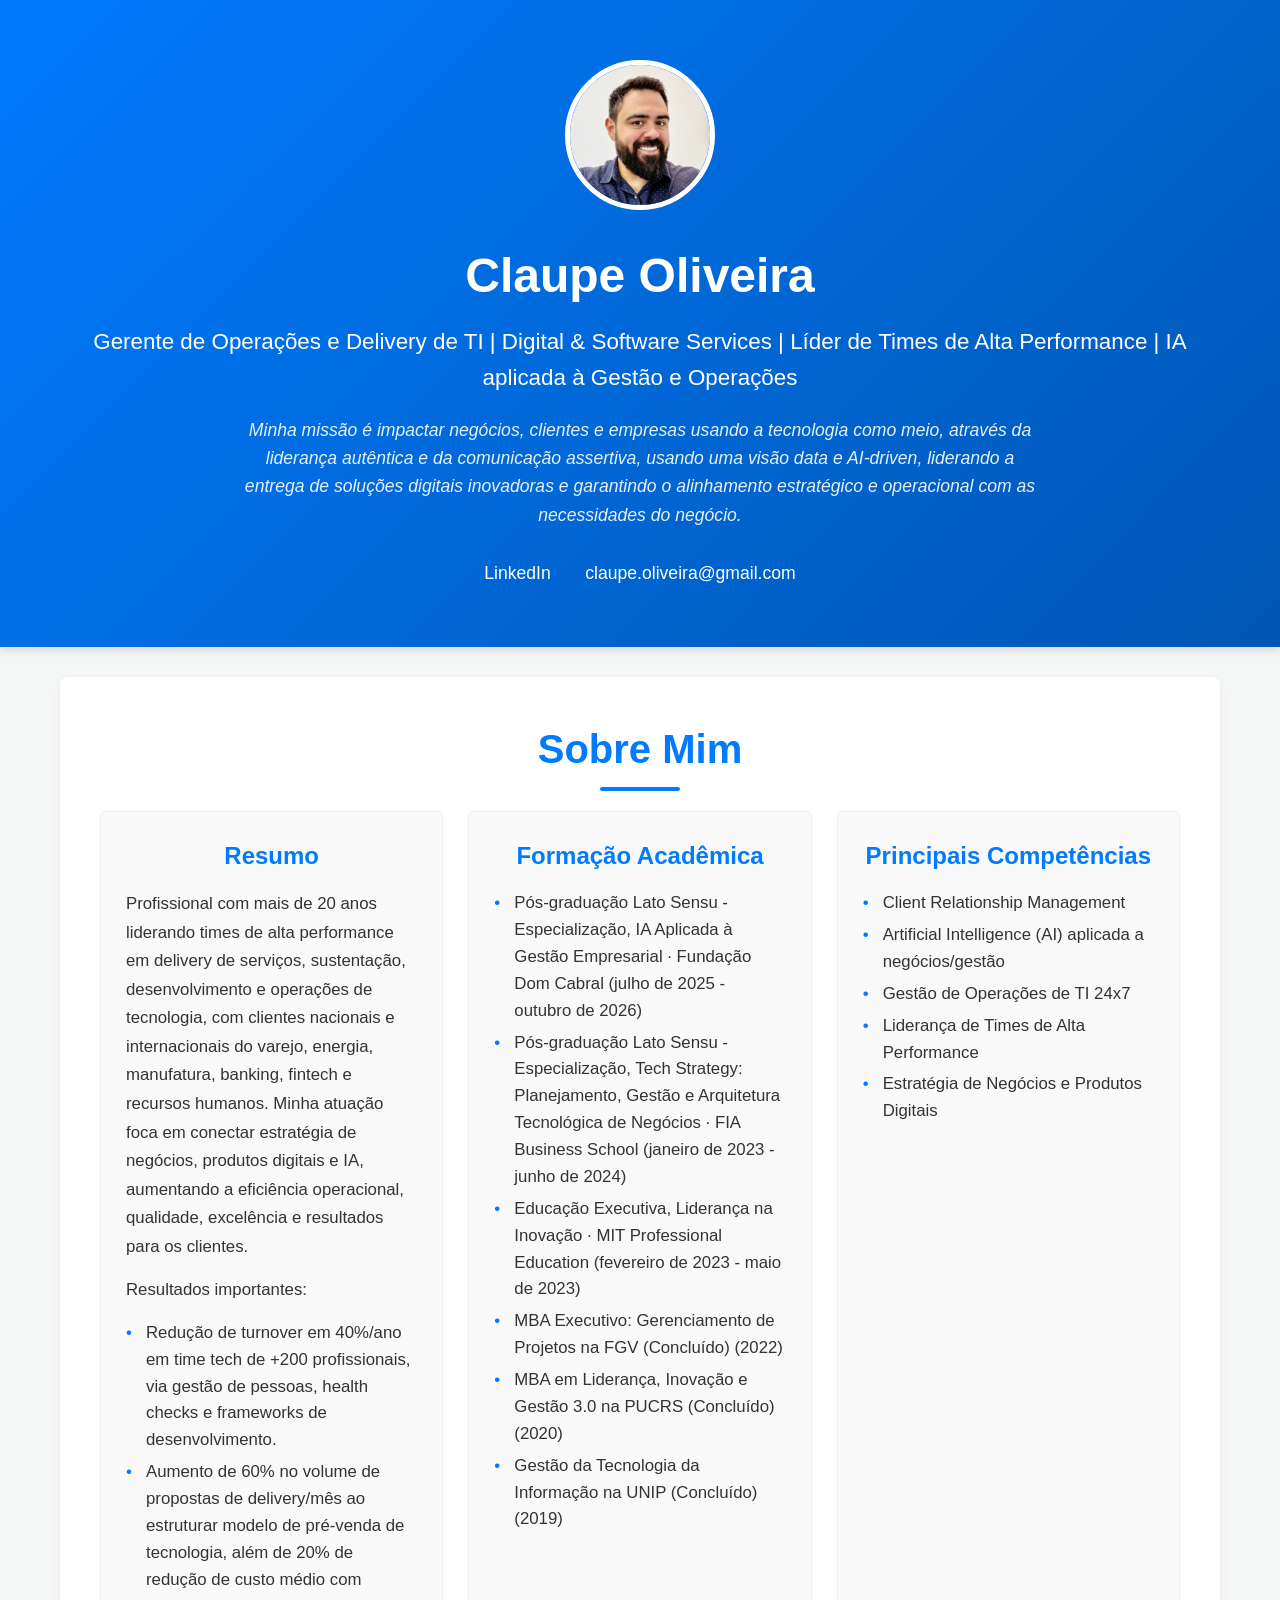
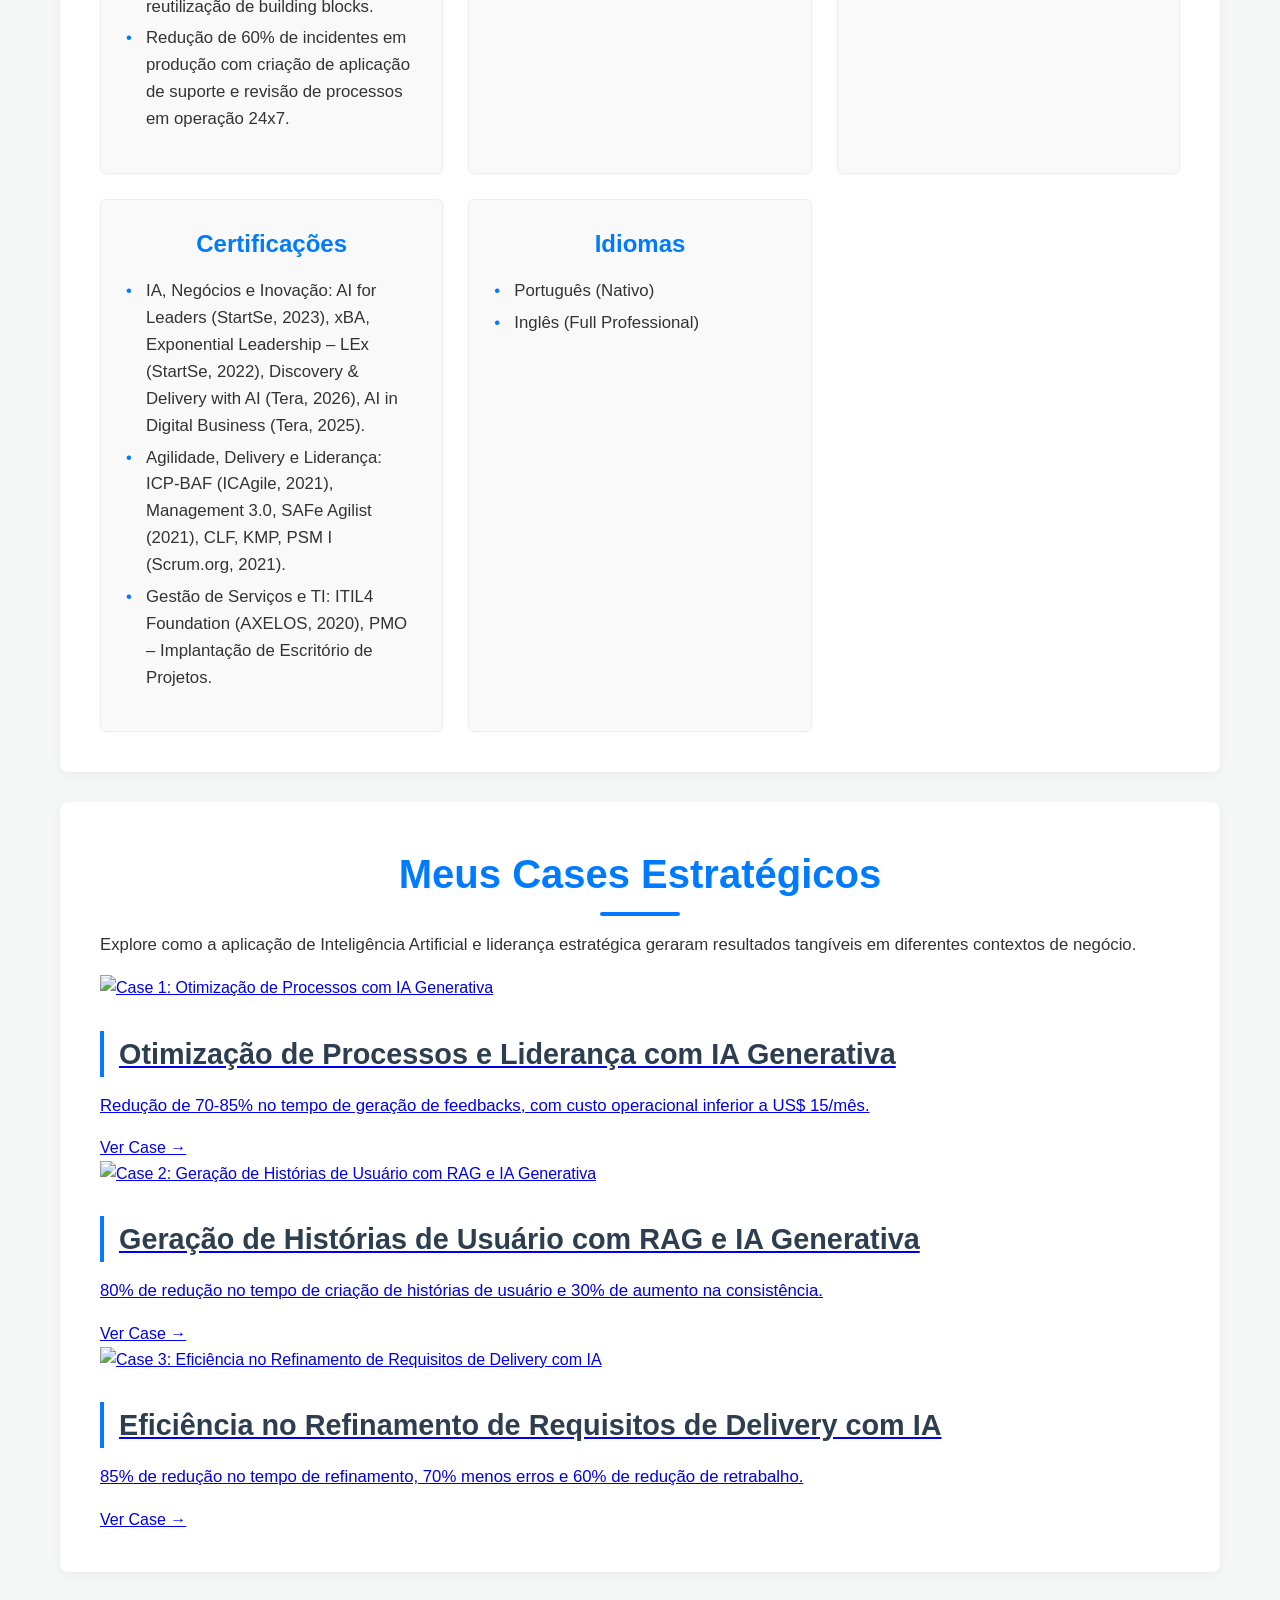
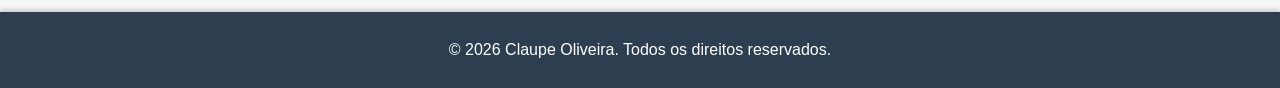
==== commit 0cc5b0b7: "Update index.html" ====
--- a/public/index.html
+++ b/public/index.html
@@ -21,24 +21,13 @@
         </div>
     </header>
 
-    <nav class="navbar">
-        <div class="container">
-            <ul>
-                <li><a href="#about">Sobre Mim</a></li>
-                <li><a href="#case1">Case 1</a></li>
-                <li><a href="#case2">Case 2</a></li>
-                <li><a href="#case3">Case 3</a></li>
-            </ul>
-        </div>
-    </nav>
-
     <main class="container">
         <section id="about" class="section-content">
             <h2>Sobre Mim</h2>
             <div class="about-grid">
                 <div class="about-item">
                     <h3>Resumo</h3>
-                    <p>Profissional com mais de 20 anos liderando times de alta performance em delivery de serviços, sustentação, desenvolvimento e operações de TI, atendendo clientes nacionais e internacionais de varejo, energia, manufatura, banking, fintech e RH. Experiência na gestão de grandes contas, operações 24x7 e portfólios complexos de projetos digitais, com times remotos e híbridos. Atuação conectando estratégia de negócios, produtos digitais, dados e IA aplicada à gestão e operações, com histórico de redução de custos, melhoria de SLAs, aumento de receita e maior engajamento de times.</p>
+                    <p>Profissional com mais de 20 anos liderando times de alta performance em delivery de serviços, sustentação, desenvolvimento e operações de tecnologia, com clientes nacionais e internacionais do varejo, energia, manufatura, banking, fintech e recursos humanos. Minha atuação foca em conectar estratégia de negócios, produtos digitais e IA, aumentando a eficiência operacional, qualidade, excelência e resultados para os clientes.</p>
                     <p>Resultados importantes:</p>
                     <ul>
                         <li>Redução de turnover em 40%/ano em time tech de +200 profissionais, via gestão de pessoas, health checks e frameworks de desenvolvimento.</li>
@@ -85,423 +74,34 @@
             </div>
         </section>
 
-        <!-- CASE 1: Otimização de Processos e Liderança com IA Generativa -->
-        <section id="case1" class="section-content case-section">
-            <h2>Case 1: Otimização de Processos e Liderança com IA Generativa</h2>
-            <p class="case-intro">Este case demonstra a aplicação prática de IA Generativa para otimizar processos de gestão, focando na eficiência operacional e governança de dados, especialmente na elaboração de feedbacks individualizados.</p>
-
-            <h3>1. Visão Macro da Arquitetura</h3>
-            <p>A arquitetura foi concebida em cinco camadas funcionais independentes, permitindo substituição de componentes sem impacto no fluxo principal. O motor LLM escolhido foi a API Mistral, com prompts estruturados no padrão system + user para garantir consistência e rastreabilidade de respostas.</p>
-            <img src="assets/cases/case1-image.jpg" alt="Arquitetura Conceitual em Camadas do Case 1" class="case-image">
-            <p class="image-caption">Diagrama: Arquitetura Conceitual em Camadas (Input, Orquestração, Inteligência LLM, Output, Evolução)</p>
-
-            <h3>2. Contexto de Uso: Quando usar cada abordagem?</h3>
-            <div class="table-responsive">
-                <table>
-                    <thead>
-                        <tr>
-                            <th>Fator</th>
-                            <th>Abordagem 1 (Low-Code)</th>
-                            <th>Abordagem 2 (Serverless)</th>
-                        </tr>
-                    </thead>
-                    <tbody>
-                        <tr>
-                            <td>Complexidade</td>
-                            <td>Projetos rápidos/POCs</td>
-                            <td>Sistemas em produção</td>
-                        </tr>
-                        <tr>
-                            <td>Equipe</td>
-                            <td>Times de negócio</td>
-                            <td>Squads técnicas</td>
-                        </tr>
-                        <tr>
-                            <td>Escala</td>
-                            <td>Até 50 reqs/mês</td>
-                            <td>+1k reqs/mês</td>
-                        </tr>
-                        <tr>
-                            <td>Customização</td>
-                            <td>Limitada</td>
-                            <td>Ilimitada (código aberto)</td>
-                        </tr>
-                        <tr>
-                            <td>Custos</td>
-                            <td>US$ 0-50/mês</td>
-                            <td>US$ 15-200/mês</td>
-                        </tr>
-                        <tr>
-                            <td>Manutenção</td>
-                            <td>Gerenciada pelo provedor</td>
-                            <td>Ownership total</td>
-                        </tr>
-                    </tbody>
-                </table>
-            </div>
-
-            <h3>3. Detalhamento por Abordagem</h3>
-
-            <div class="architecture-approach">
-                <h4>Abordagem 1: Low-Code Corporativo</h4>
-                <div class="approach-header">
-                    <span class="tech-stack">Google Sheets → Make → Mistral</span>
-                    <span class="use-case">Ideal para: Squads ágeis sem perfil técnico</span>
-                </div>
-                <p>Esta abordagem foca na implementação rápida e na adoção por equipes sem perfil técnico, utilizando ferramentas low-code para orquestração e o Google Sheets como interface de entrada e saída.</p>
-                <img src="assets/cases/case1-flow1.svg" alt="Fluxo Low-Code do Case 1" class="case-image small-image">
-                <div class="flow-steps">
-                    <div class="step">
-                        <h5>Input Estruturado</h5>
-                        <p>Dados estruturados por colaborador preenchidos diretamente na planilha Google corporativa, com template validado via Apps Script.</p>
+        <section id="cases-overview" class="section-content">
+            <h2>Meus Cases Estratégicos</h2>
+            <p class="case-intro">Explore como a aplicação de Inteligência Artificial e liderança estratégica geraram resultados tangíveis em diferentes contextos de negócio.</p>
+            <div class="cases-grid">
+                <a href="case1.html" class="case-card">
+                    <img src="assets/cases/case1-card.jpg" alt="Case 1: Otimização de Processos com IA Generativa">
+                    <div class="card-content">
+                        <h3>Otimização de Processos e Liderança com IA Generativa</h3>
+                        <p>Redução de 70-85% no tempo de geração de feedbacks, com custo operacional inferior a US$ 15/mês.</p>
+                        <span class="call-to-action">Ver Case →</span>
                     </div>
-                    <div class="step">
-                        <h5>Orquestração (Make)</h5>
-                        <p>Plataforma low-code que valida campos obrigatórios, monta o prompt padronizado e gerencia o fluxo de dados.</p>
+                </a>
+                <a href="case2.html" class="case-card">
+                    <img src="assets/cases/case2-card.jpg" alt="Case 2: Geração de Histórias de Usuário com RAG e IA Generativa">
+                    <div class="card-content">
+                        <h3>Geração de Histórias de Usuário com RAG e IA Generativa</h3>
+                        <p>80% de redução no tempo de criação de histórias de usuário e 30% de aumento na consistência.</p>
+                        <span class="call-to-action">Ver Case →</span>
                     </div>
-                    <div class="step">
-                        <h5>Inteligência LLM (API Mistral)</h5>
-                        <p>Chamada HTTP para a API Mistral, que gera a resposta e a grava de volta na planilha original.</p>
+                </a>
+                <a href="case3.html" class="case-card">
+                    <img src="assets/cases/case3-card.jpg" alt="Case 3: Eficiência no Refinamento de Requisitos de Delivery com IA">
+                    <div class="card-content">
+                        <h3>Eficiência no Refinamento de Requisitos de Delivery com IA</h3>
+                        <p>85% de redução no tempo de refinamento, 70% menos erros e 60% de redução de retrabalho.</p>
+                        <span class="call-to-action">Ver Case →</span>
                     </div>
-                    <div class="step">
-                        <h5>Diferenciais</h5>
-                        <ul>
-                            <li>Solução 100% low-code, sem infraestrutura dedicada.</li>
-                            <li>Escalável no ecossistema Google Workspace.</li>
-                            <li>Redução estimada de ~70% do tempo operacional.</li>
-                            <li>Base para análise longitudinal de performance.</li>
-                        </ul>
-                    </div>
-                </div>
-            </div>
-
-            <div class="architecture-approach">
-                <h4>Abordagem 2: Arquitetura Serverless Moderna</h4>
-                <div class="approach-header">
-                    <span class="tech-stack">GitHub → Vercel → Node.js Serverless → Mistral</span>
-                    <span class="use-case">Ideal para: Sistemas em produção com alta escalabilidade e governança</span>
-                </div>
-                <p>Esta abordagem oferece uma solução mais robusta e escalável, utilizando uma arquitetura serverless para o backend e deploy contínuo via GitHub e Vercel.</p>
-                <img src="assets/cases/case1-flow2.svg" alt="Fluxo Serverless do Case 1" class="case-image small-image">
-                <div class="flow-steps">
-                    <div class="step">
-                        <h5>Frontend (HTML/CSS na Vercel)</h5>
-                        <p>Interface leve e responsiva hospedada com deploy contínuo via GitHub Actions.</p>
-                    </div>
-                    <div class="step">
-                        <h5>Backend (Function Node.js Serverless)</h5>
-                        <p>Função serverless que converte o formulário em prompt, chama a API Mistral, retorna JSON e renderiza a UI.</p>
-                    </div>
-                    <div class="step">
-                        <h5>Monitoramento</h5>
-                        <p>OpenTelemetry integrado para rastreabilidade de latência e erros em produção.</p>
-                    </div>
-                    <div class="step">
-                        <h5>Diferenciais</h5>
-                        <ul>
-                            <li>Arquitetura moderna serverless, zero-maintenance.</li>
-                            <li>Custo operacional menor que US$ 15/mês.</li>
-                            <li>Redução estimada de ~85% no tempo de geração.</li>
-                            <li>Cold-start configurado abaixo de 1,2 segundos.</li>
-                            <li>Deploy contínuo com rollback automático via Git.</li>
-                        </ul>
-                    </div>
-                </div>
-            </div>
-
-            <h3>4. Comparativo Técnico e Trade-offs</h3>
-            <p>Ambas as abordagens oferecem benefícios distintos, e a escolha depende do contexto do projeto e dos recursos disponíveis.</p>
-            <ul>
-                <li><strong>Flexibilidade vs. Velocidade de Implementação:</strong> A abordagem low-code é mais rápida para POCs, enquanto a serverless oferece maior flexibilidade para customização e integração complexa.</li>
-                <li><strong>Custo Inicial vs. Custo Recorrente:</strong> Low-code pode ter um custo inicial menor, mas a serverless pode ser mais eficiente em escala, com custos previsíveis e otimizados.</li>
-                <li><strong>Governança e Compliance:</strong> A abordagem serverless permite um controle mais granular sobre segurança e privacidade (LGPD++), enquanto a low-code depende mais das políticas do provedor.</li>
-            </ul>
-
-            <h3>5. Roadmap de Evolução</h3>
-            <p>A progressão natural entre as abordagens pode ser visualizada como um roadmap:</p>
-            <div class="roadmap">
-                <div class="roadmap-step">
-                    <h4>Low-Code Proof</h4>
-                    <p>(1-4 semanas)</p>
-                    <p>Validação rápida do conceito, com foco em funcionalidade básica e feedback inicial.</p>
-                </div>
-                <div class="roadmap-arrow">→</div>
-                <div class="roadmap-step">
-                    <h4>Serverless MVP</h4>
-                    <p>(2-8 semanas)</p>
-                    <p>Implementação de uma versão mínima viável com arquitetura serverless, escalabilidade e governança aprimoradas.</p>
-                </div>
-                <div class="roadmap-arrow">→</div>
-                <div class="roadmap-step">
-                    <h4>Pipeline Empresarial</h4>
-                    <p>(3-6 meses)</p>
-                    <p>Expansão para outros processos corporativos, integração com sistemas legados e analytics longitudinal de performance.</p>
-                </div>
-            </div>
-
-            <h3>6. Lições Aprendidas e Resultados</h3>
-            <div class="lessons-learned">
-                <h4>Padrões Comprovados</h4>
-                <ul>
-                    <li>**Governança > Velocidade nas fases iniciais:** A gestão de riscos (segurança, privacidade, viés algorítmico) foi tratada como requisito de arquitetura desde a concepção.</li>
-                    <li>**Cold-start de 1.2s é crítico para adoção:** Otimização do tempo de resposta inicial da função serverless para garantir uma boa experiência do usuário.</li>
-                    <li>**Human-in-the-Loop:** A revisão humana obrigatória antes da entrega de feedbacks é essencial para garantir qualidade e mitigar vieses.</li>
-                </ul>
-                <h4>Resultados Obtidos</h4>
-                <ul>
-                    <li>**Eficiência com ROI Mensurável:** Redução de 70% a 85% no tempo de geração de feedbacks, com custo operacional inferior a US$ 15/mês na arquitetura serverless.</li>
-                    <li>**Arquitetura Reutilizável:** Solução adaptável para pré-venda, triagem de incidentes e suporte interno.</li>
-                    <li>**Maturidade Técnica e Estratégica:** Visão de produto, governança robusta e capacidade de entregar abordagens complementares (low-code e serverless) com foco em valor real.</li>
-                </ul>
-            </div>
-        </section>
-
-        <!-- CASE 2: Geração de Histórias de Usuário com RAG e IA Generativa -->
-        <section id="case2" class="section-content case-section">
-            <h2>Case 2: Geração de Histórias de Usuário com RAG e IA Generativa</h2>
-            <p class="case-intro">Este case aborda a utilização de RAG (Retrieval Augmented Generation) para gerar histórias de usuário de forma inteligente, aproveitando o conhecimento de projetos e documentações anteriores, através de fluxos automatizados (n8n).</p>
-
-            <h3>1. Visão Macro da Arquitetura</h3>
-            <p>A solução utiliza a arquitetura Retrieval Augmented Generation (RAG) para transformar documentos técnicos em histórias de usuário estruturadas, garantindo contexto e precisão em cada etapa do processo. A arquitetura é modular e flexível, permitindo a substituição de componentes sem impacto no fluxo principal.</p>
-            <img src="assets/cases/case2-image.jpg" alt="Arquitetura em Camadas do Case 2" class="case-image">
-            <p class="image-caption">Diagrama: Arquitetura em Camadas (Interface, Orquestração, Embeddings, Base de Conhecimento, LLM)</p>
-
-            <h3>2. Contexto de Uso: Otimização do Refinamento de Requisitos</h3>
-            <p>O desafio central era a criação manual de histórias de usuário, um processo lento, repetitivo e propenso a inconsistências. A solução RAG visa automatizar, padronizar e acelerar este processo, reduzindo erros e liberando a equipe para tarefas de maior valor estratégico.</p>
-            <ul>
-                <li><strong>Criação Manual:</strong> Processo lento e repetitivo que consome recursos valiosos da equipe.</li>
-                <li><strong>Inconsistências:</strong> Ambiguidades e variações na qualidade dificultam o alinhamento.</li>
-                <li><strong>Alto Consumo:</strong> Tempo desperdiçado em tarefas de baixo valor estratégico.</li>
-            </ul>
-            <p><strong>Objetivos da Solução:</strong> Automatizar a geração a partir de documentos técnicos, melhorar clareza e padrão dos requisitos, acelerar ciclos de delivery e reduzir erros.</p>
-
-            <h3>3. Detalhamento da Abordagem: Fluxo de Dados RAG</h3>
-
-            <div class="architecture-approach">
-                <h4>Fluxo de Ingestão de Documentos</h4>
-                <div class="approach-header">
-                    <span class="tech-stack">Interface Web → n8n → Cohere → Supabase/pgvector</span>
-                    <span class="use-case">Objetivo: Construir uma base de conhecimento semântica</span>
-                </div>
-                <p>Este fluxo detalha como os documentos brutos são processados e armazenados de forma que possam ser semanticamente pesquisáveis.</p>
-                <img src="assets/cases/case2-flow-ingestion.svg" alt="Fluxo de Ingestão do Case 2" class="case-image small-image">
-                <div class="flow-steps">
-                    <div class="step">
-                        <h5>1. Upload de PDF</h5>
-                        <p>Usuário faz upload de PDF através da Interface Web (Vercel).</p>
-                    </div>
-                    <div class="step">
-                        <h5>2. Webhook n8n</h5>
-                        <p>PDF é enviado para n8n via Webhook, que extrai texto e realiza chunking (Node.js/JS).</p>
-                    </div>
-                    <div class="step">
-                        <h5>3. Cohere Embeddings</h5>
-                        <p>Chunks são vetorizados usando Cohere Embeddings, transformando texto em vetores numéricos.</p>
-                    </div>
-                    <div class="step">
-                        <h5>4. Supabase/pgvector</h5>
-                        <p>Vetores e chunks armazenados em Supabase com pgvector para busca semântica eficiente.</p>
-                    </div>
-                </div>
-            </div>
-
-            <div class="architecture-approach">
-                <h4>Fluxo de Geração de Histórias</h4>
-                <div class="approach-header">
-                    <span class="tech-stack">Interface Web → n8n → Cohere → Supabase/pgvector → Google Gemini</span>
-                    <span class="use-case">Objetivo: Gerar histórias de usuário contextualizadas</span>
-                </div>
-                <p>Este fluxo descreve como uma query do usuário é utilizada para recuperar informações relevantes e gerar histórias de usuário com IA.</p>
-                <img src="assets/cases/case2-flow-generation.svg" alt="Fluxo de Geração do Case 2" class="case-image small-image">
-                <div class="flow-steps">
-                    <div class="step">
-                        <h5>1. Query do Usuário</h5>
-                        <p>Usuário faz query na Interface Web, que é enviada para n8n via Webhook.</p>
-                    </div>
-                    <div class="step">
-                        <h5>2. Cohere Embeddings</h5>
-                        <p>Query vetorizada usando Cohere Embeddings para busca por similaridade.</p>
-                    </div>
-                    <div class="step">
-                        <h5>3. Busca Semântica (Supabase)</h5>
-                        <p>Busca por similaridade em Supabase/pgvector para encontrar chunks relevantes.</p>
-                    </div>
-                    <div class="step">
-                        <h5>4. Montar Contexto e LLM</h5>
-                        <p>Contexto montado e estruturado por n8n (JS), e prompt enviado para Google Gemini LLM para gerar histórias.</p>
-                    </div>
-                </div>
-            </div>
-
-            <h3>4. Stack Tecnológico</h3>
-            <p>As tecnologias utilizadas são modernas e eficientes, garantindo escalabilidade e performance:</p>
-            <ul>
-                <li><strong>Google Gemini:</strong> Modelo de Linguagem Grande (LLM) para geração de texto natural e contextualizado.</li>
-                <li><strong>Cohere:</strong> Serviço de Embeddings para transformar texto em vetores semânticos.</li>
-                <li><strong>Supabase:</strong> PostgreSQL com pgvector para armazenamento eficiente de vetores e chunks.</li>
-                <li><strong>n8n:</strong> Plataforma de automação e orquestração low-code dos fluxos de dados.</li>
-                <li><strong>Vercel:</strong> Plataforma de deploy e hosting da interface web com performance otimizada.</li>
-                <li><strong>GitHub:</strong> Controle de versão, CI/CD e colaboração entre equipes.</li>
-            </ul>
-
-            <h3>5. Resultados e ROI</h3>
-            <p>A implementação desta solução trouxe benefícios mensuráveis:</p>
-            <ul>
-                <li><strong>80% Redução no Tempo:</strong> De dias para minutos na criação de histórias de usuário.</li>
-                <li><strong>30% Aumento na Consistência:</strong> Histórias mais claras, padronizadas e alinhadas.</li>
-                <li><strong>Impacto no Negócio:</strong> Ciclos de Delivery Mais Rápidos, Melhor Alinhamento e Experiência Otimizada.</li>
-            </ul>
-
-            <h3>6. Lições Aprendidas e Evolução Contínua</h3>
-            <div class="lessons-learned">
-                <h4>Lições Aprendidas</h4>
-                <ul>
-                    <li>A qualidade dos documentos de entrada impacta diretamente a precisão das histórias geradas.</li>
-                    <li>A plataforma n8n agilizou o desenvolvimento e facilitou ajustes no fluxo.</li>
-                    <li>A validação humana final é essencial para garantir qualidade e contexto (Human-in-the-Loop).</li>
-                    <li>A escolha do modelo de embedding afeta significativamente a relevância da busca semântica.</li>
-                </ul>
-                <h4>Próximos Passos</h4>
-                <ul>
-                    <li>Suporte a múltiplos idiomas para equipes globais.</li>
-                    <li>Fine-tuning do LLM para domínios específicos da empresa.</li>
-                    <li>Integração com Jira e outras ferramentas de gestão de projetos.</li>
-                    <li>Dashboards de Analytics para monitoramento de performance e métricas de uso.</li>
-                </ul>
-            </div>
-        </section>
-
-        <!-- CASE 3: Eficiência no Refinamento de Requisitos de Delivery com IA -->
-        <section id="case3" class="section-content case-section">
-            <h2>Case 3: Eficiência no Refinamento de Requisitos de Delivery com IA</h2>
-            <p class="case-intro">Este modelo de operação de IA acelera a esteira de requisitos, transformando dias de trabalho em minutos através de agentes inteligentes, elevando a maturidade técnica e a fluidez das squads.</p>
-
-            <h3>1. Visão Macro da Solução</h3>
-            <p>A solução utiliza Agentes de IA para transformar automaticamente um requisito bruto em histórias de usuário estruturadas, cenários de teste e estimativas de esforço — reduzindo dias de trabalho a minutos. Os agentes formam um ecossistema colaborativo onde a saída de um agente serve como entrada para o próximo.</p>
-            <img src="assets/cases/case3-image.jpg" alt="Visão Geral da Solução do Case 3" class="case-image">
-            <p class="image-caption">Diagrama: Fluxo de Refinamento com Agentes de IA (Requisito Bruto → Processamento IA → Saída Refinada → Revisão War Room)</p>
-
-            <h3>2. Contexto de Uso: Gargalos no Refinamento Manual</h3>
-            <p>O refinamento manual de requisitos consome tempo excessivo, gera inconsistências e eleva os custos. Equipes passam dias revisando documentos, corrigindo erros e reescrevendo histórias antes mesmo de uma linha de código ser escrita.</p>
-            <ul>
-                <li><strong>72% Tempo Perdido:</strong> do ciclo de entrega gasto apenas em refinamento manual de requisitos.</li>
-                <li><strong>40% Erros nos Requisitos:</strong> das histórias apresentam ambiguidades ou informações incompletas.</li>
-                <li><strong>10× Custo dos Erros:</strong> mais caro corrigir um erro de requisito na produção do que no início.</li>
-            </ul>
-
-            <h3>3. Detalhamento por Abordagem</h3>
-
-            <div class="architecture-approach">
-                <h4>Abordagem 1: Automação Low-Code com Make + Google Sheets</h4>
-                <div class="approach-header">
-                    <span class="tech-stack">Google Sheets → Make → Gemini</span>
-                    <span class="use-case">Ideal para: Implementação rápida e equipes de negócio</span>
-                </div>
-                <p>Implementação rápida, sem infraestrutura própria. Três agentes especializados operam dentro do Make, lendo requisitos diretamente do Google Sheets e devolvendo os resultados refinados na mesma planilha.</p>
-                <img src="assets/cases/case3-flow1.svg" alt="Fluxo Low-Code do Case 3" class="case-image small-image">
-                <div class="flow-steps">
-                    <div class="step">
-                        <h5>Agente Product Owner</h5>
-                        <p>Lê o requisito bruto e gera histórias de usuário no formato padrão (Como usuário, quero… para que…).</p>
-                    </div>
-                    <div class="step">
-                        <h5>Agente QA</h5>
-                        <p>Gera automaticamente cenários de teste (casos de uso para validar se o sistema funciona corretamente).</p>
-                    </div>
-                    <div class="step">
-                        <h5>Agente Sizing</h5>
-                        <p>Estima o esforço de desenvolvimento em pontos de história (unidade de medida de complexidade de tarefas).</p>
-                    </div>
-                    <div class="step">
-                        <h5>Destaques</h5>
-                        <ul>
-                            <li>Implementação em horas, custo zero de infraestrutura.</li>
-                            <li>Integração nativa com Google Workspace.</li>
-                        </ul>
-                    </div>
-                </div>
-            </div>
-
-            <div class="architecture-approach">
-                <h4>Abordagem 2: Plataforma Colaborativa Serverless (War-Room)</h4>
-                <div class="approach-header">
-                    <span class="tech-stack">Node.js → Vercel → Gemini (Agentes)</span>
-                    <span class="use-case">Ideal para: Plataformas empresariais com governança e colaboração</span>
-                </div>
-                <p>Uma aplicação web construída em Node.js e hospedada no Vercel, reunindo cinco agentes especializados em uma interface colaborativa única — o "War-Room".</p>
-                <img src="assets/cases/case3-flow2.svg" alt="Fluxo Serverless do Case 3" class="case-image small-image">
-                <div class="flow-steps">
-                    <div class="step">
-                        <h5>Agentes Especializados</h5>
-                        <p>Product Owner, QA Agent, Release Manager, Reviewer, Sizing Agent.</p>
-                    </div>
-                    <div class="step">
-                        <h5>Interface Colaborativa</h5>
-                        <p>Permite que os agentes colaborem e que os gestores visualizem, revisem e aprovem as saídas.</p>
-                    </div>
-                    <div class="step">
-                        <h5>Governança (War-Room)</h5>
-                        <p>Interface central para revisão humana (Human-in-the-Loop), decisão GO / NO-GO e FinOps de Tokens.</p>
-                    </div>
-                    <div class="step">
-                        <h5>Destaques</h5>
-                        <ul>
-                            <li>Arquitetura serverless, deploy contínuo.</li>
-                            <li>Colaboração entre agentes elimina retrabalho.</li>
-                            <li>Controle granular do consumo de tokens e logs de uso para compliance.</li>
-                        </ul>
-                    </div>
-                </div>
-            </div>
-
-            <h3>4. Stack Tecnológico</h3>
-            <p>Todas as tecnologias utilizadas são modernas, amplamente adotadas no mercado e de baixo custo operacional:</p>
-            <ul>
-                <li><strong>Google Sheets:</strong> Planilha online usada como interface de entrada de requisitos.</li>
-                <li><strong>Make:</strong> Plataforma de automação visual (conecta sistemas sem necessidade de programação avançada).</li>
-                <li><strong>Gemini (Google AI):</strong> Modelo de inteligência artificial generativa que interpreta e gera texto com qualidade profissional.</li>
-                <li><strong>Node.js:</strong> Ambiente de execução JavaScript no servidor (motor que processa as requisições da aplicação web).</li>
-                <li><strong>Vercel:</strong> Plataforma serverless para hospedagem e deploy automático da aplicação.</li>
-                <li><strong>GitHub:</strong> Repositório de código-fonte (onde o código é armazenado, versionado e compartilhado com o time).</li>
-            </ul>
-
-            <h3>5. Roadmap de Evolução</h3>
-            <p>A evolução deste modelo de operação pode seguir um roadmap similar ao Case 1, adaptado para a orquestração de agentes:</p>
-            <div class="roadmap">
-                <div class="roadmap-step">
-                    <h4>POC Low-Code</h4>
-                    <p>(1-3 semanas)</p>
-                    <p>Validação do conceito com agentes básicos em ambiente low-code.</p>
-                </div>
-                <div class="roadmap-arrow">→</div>
-                <div class="roadmap-step">
-                    <h4>MVP Colaborativo</h4>
-                    <p>(2-6 semanas)</p>
-                    <p>Desenvolvimento da plataforma War-Room com agentes essenciais e governança inicial.</p>
-                </div>
-                <div class="roadmap-arrow">→</div>
-                <div class="roadmap-step">
-                    <h4>Expansão e Otimização</h4>
-                    <p>(3-9 meses)</p>
-                    <p>Adição de novos agentes, integração com ferramentas de backlog (Jira, Azure DevOps) e otimização de custos.</p>
-                </div>
-            </div>
-
-            <h3>6. Lições Aprendidas e Benefícios de Negócio</h3>
-            <div class="lessons-learned">
-                <h4>Lições Aprendidas</h4>
-                <ul>
-                    <li>A colaboração entre agentes elimina retrabalho e garante que todos os artefatos (histórias, testes, estimativas) estejam sempre alinhados.</li>
-                    <li>A governança via "War-Room" com revisão humana é crucial para garantir a qualidade e a conformidade dos outputs da IA.</li>
-                    <li>O controle granular do consumo de tokens (FinOps) permite otimizar custos e garantir a sustentabilidade da solução.</li>
-                </ul>
-                <h4>Benefícios de Negócio (ROI)</h4>
-                <ul>
-                    <li>**85% Redução no Tempo de Refinamento:** De dias para minutos por requisito processado.</li>
-                    <li>**70% Menos Erros de Requisito:** Histórias mais claras reduzem ambiguidades no desenvolvimento.</li>
-                    <li>**60% Redução de Retrabalho:** Menos ciclos de revisão e correção nas sprints.</li>
-                    <li>**3× ROI estimado** nos primeiros 6 meses de operação.</li>
-                </ul>
+                </a>
             </div>
         </section>
     </main>
@@ -511,7 +111,5 @@
             <p>&copy; 2026 Claupe Oliveira. Todos os direitos reservados.</p>
         </div>
     </footer>
-
-    <script src="js/script.js"></script>
 </body>
 </html>
--- a/public/css/style.css
+++ b/public/css/style.css
@@ -143,6 +143,20 @@
     padding-left: 15px;
 }
 
+.section-content h4 {
+    font-size: 1.4em;
+    color: #007bff;
+    margin-top: 25px;
+    margin-bottom: 10px;
+}
+
+.section-content h5 {
+    font-size: 1.2em;
+    color: #2c3e50;
+    margin-top: 15px;
+    margin-bottom: 8px;
+}
+
 .section-content p {
     margin-bottom: 15px;
     font-size: 1.05em;
@@ -222,6 +236,183 @@
     box-shadow: 0 4px 15px rgba(0, 0, 0, 0.1);
 }
 
+.case-section .case-image.small-image {
+    max-width: 80%; /* Imagens menores para fluxos detalhados */
+}
+
+.case-section .image-caption {
+    text-align: center;
+    font-style: italic;
+    color: #777;
+    margin-top: -20px;
+    margin-bottom: 30px;
+    font-size: 0.95em;
+}
+
+/* Tabelas */
+.table-responsive {
+    overflow-x: auto;
+    margin-bottom: 20px;
+}
+
+table {
+    width: 100%;
+    border-collapse: collapse;
+    margin: 20px 0;
+    font-size: 0.95em;
+}
+
+table th, table td {
+    border: 1px solid #ddd;
+    padding: 12px 15px;
+    text-align: left;
+}
+
+table th {
+    background-color: #007bff;
+    color: white;
+    font-weight: bold;
+}
+
+table tr:nth-child(even) {
+    background-color: #f2f2f2;
+}
+
+table tr:hover {
+    background-color: #e9e9e9;
+}
+
+/* Abordagens Técnicas */
+.architecture-approach {
+    background: #f8f9fa;
+    border-radius: 12px;
+    padding: 25px;
+    margin: 20px 0;
+    box-shadow: 0 3px 6px rgba(0,0,0,0.1);
+}
+
+.approach-header {
+    display: flex;
+    flex-wrap: wrap; /* Permite quebrar linha em telas pequenas */
+    justify-content: space-between;
+    align-items: center;
+    margin-bottom: 15px;
+    gap: 10px; /* Espaçamento entre os spans */
+}
+
+.tech-stack {
+    background: #007bff;
+    color: white;
+    padding: 5px 10px;
+    border-radius: 20px;
+    font-size: 0.9em;
+    font-weight: bold;
+}
+
+.use-case {
+    background: #28a745;
+    color: white;
+    padding: 5px 10px;
+    border-radius: 20px;
+    font-size: 0.9em;
+    font-weight: bold;
+}
+
+.flow-steps {
+    display: grid;
+    grid-template-columns: repeat(auto-fit, minmax(250px, 1fr));
+    gap: 20px;
+    margin-top: 20px;
+}
+
+.flow-steps .step {
+    background-color: #fff;
+    padding: 20px;
+    border-radius: 8px;
+    border: 1px solid #e0e0e0;
+    box-shadow: 0 1px 3px rgba(0,0,0,0.05);
+}
+
+.flow-steps .step h5 {
+    color: #007bff;
+    margin-top: 0;
+    margin-bottom: 10px;
+}
+
+/* Roadmap de Evolução */
+.roadmap {
+    display: flex;
+    flex-wrap: wrap;
+    justify-content: center;
+    align-items: center;
+    margin: 40px 0;
+    text-align: center;
+}
+
+.roadmap-step {
+    flex: 1;
+    min-width: 200px;
+    padding: 20px;
+    background-color: #e6f2ff;
+    border-radius: 8px;
+    margin: 10px;
+    box-shadow: 0 2px 5px rgba(0,0,0,0.05);
+}
+
+.roadmap-step h4 {
+    color: #0056b3;
+    margin-top: 0;
+    margin-bottom: 5px;
+}
+
+.roadmap-step p {
+    font-size: 0.95em;
+    color: #555;
+    margin-bottom: 5px;
+}
+
+.roadmap-arrow {
+    font-size: 2em;
+    color: #007bff;
+    margin: 0 10px;
+}
+
+/* Lições Aprendidas */
+.lessons-learned {
+    background-color: #f0f8ff;
+    border-left: 5px solid #007bff;
+    padding: 20px;
+    margin-top: 30px;
+    border-radius: 8px;
+}
+
+.lessons-learned h4 {
+    color: #0056b3;
+    margin-top: 0;
+    margin-bottom: 15px;
+}
+
+.lessons-learned ul {
+    list-style: none;
+    margin-left: 0;
+}
+
+.lessons-learned ul li {
+    margin-bottom: 10px;
+    padding-left: 25px;
+    position: relative;
+    font-size: 1em;
+}
+
+.lessons-learned ul li::before {
+    content: '✓';
+    color: #28a745;
+    font-weight: bold;
+    position: absolute;
+    left: 0;
+}
+
+
 /* Footer */
 footer {
     background-color: #2c3e50;
@@ -257,6 +448,20 @@
     .about-grid {
         grid-template-columns: 1fr;
     }
+
+    .roadmap {
+        flex-direction: column;
+    }
+
+    .roadmap-arrow {
+        transform: rotate(90deg);
+        margin: 10px 0;
+    }
+
+    .approach-header {
+        flex-direction: column;
+        align-items: flex-start;
+    }
 }
 
 @media (max-width: 480px) {
@@ -281,4 +486,8 @@
     .section-content {
         padding: 20px;
     }
-}
+
+    .flow-steps {
+        grid-template-columns: 1fr;
+    }
+}
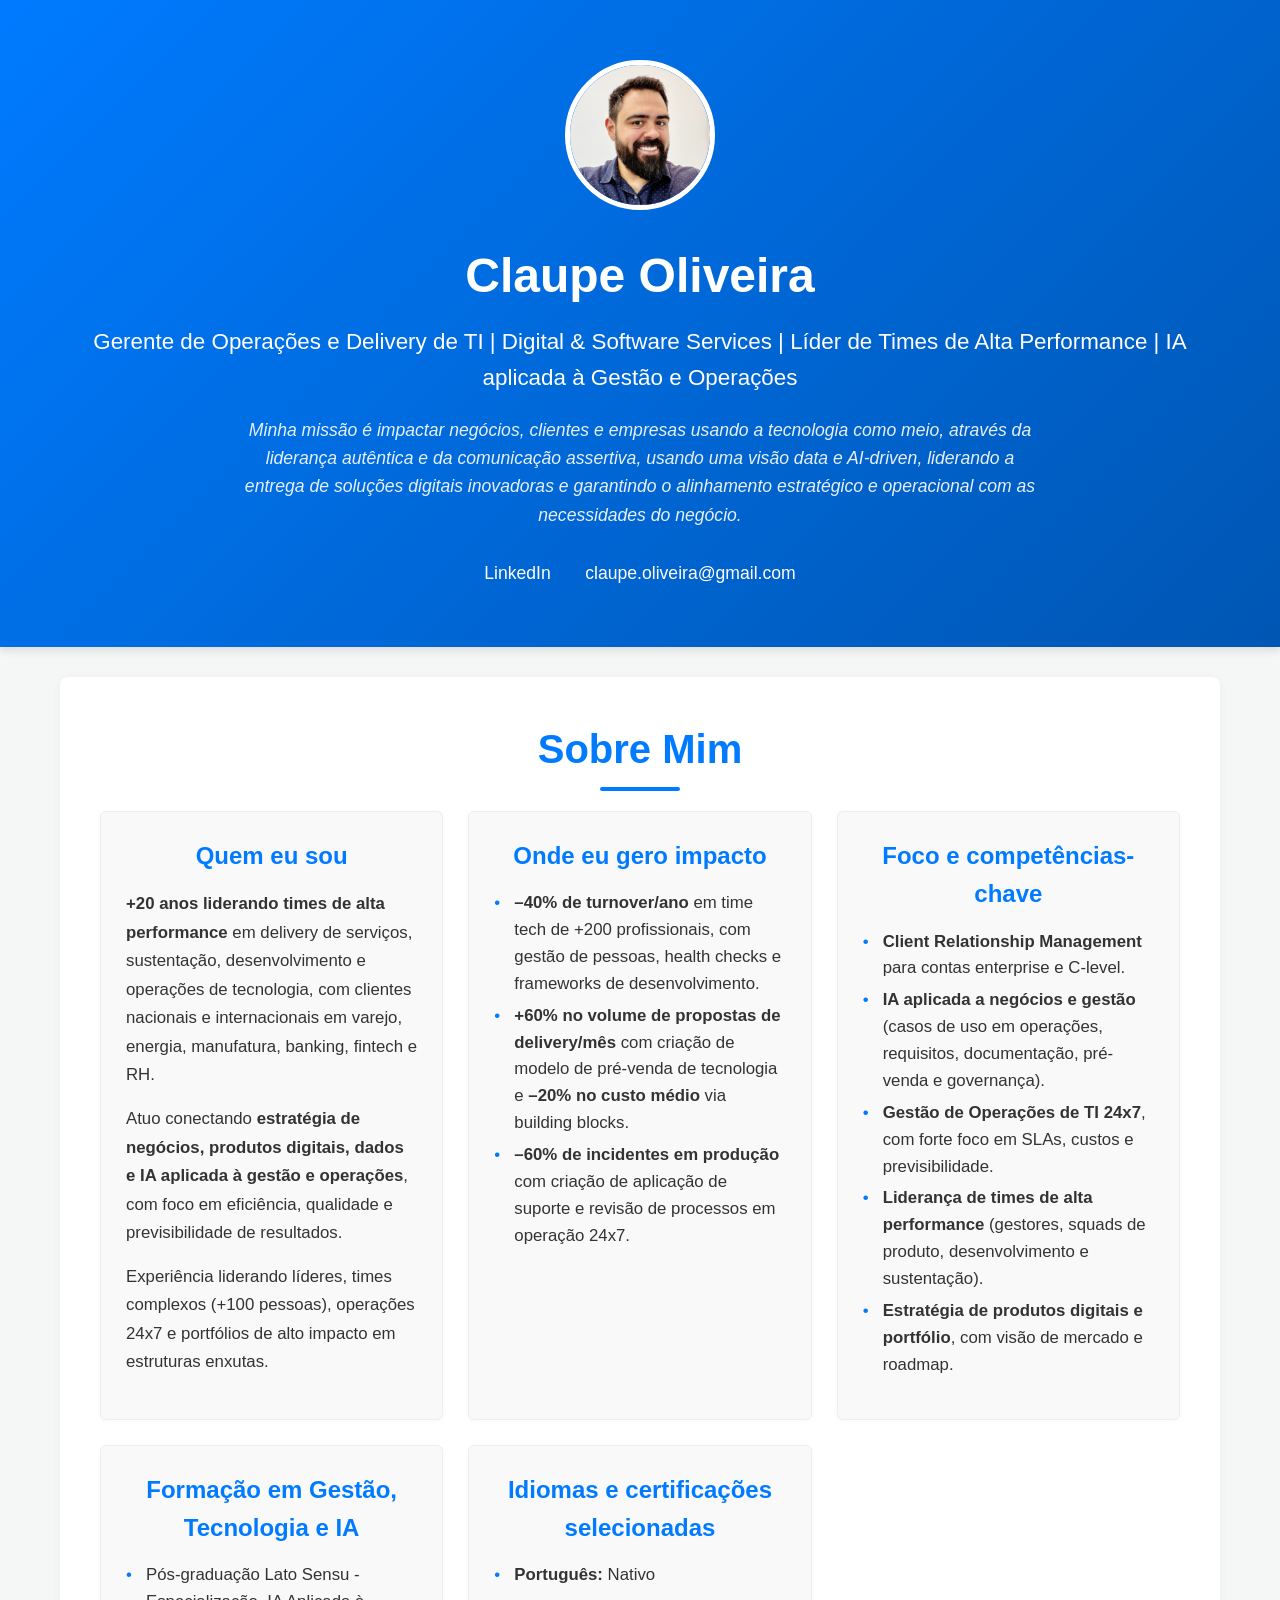
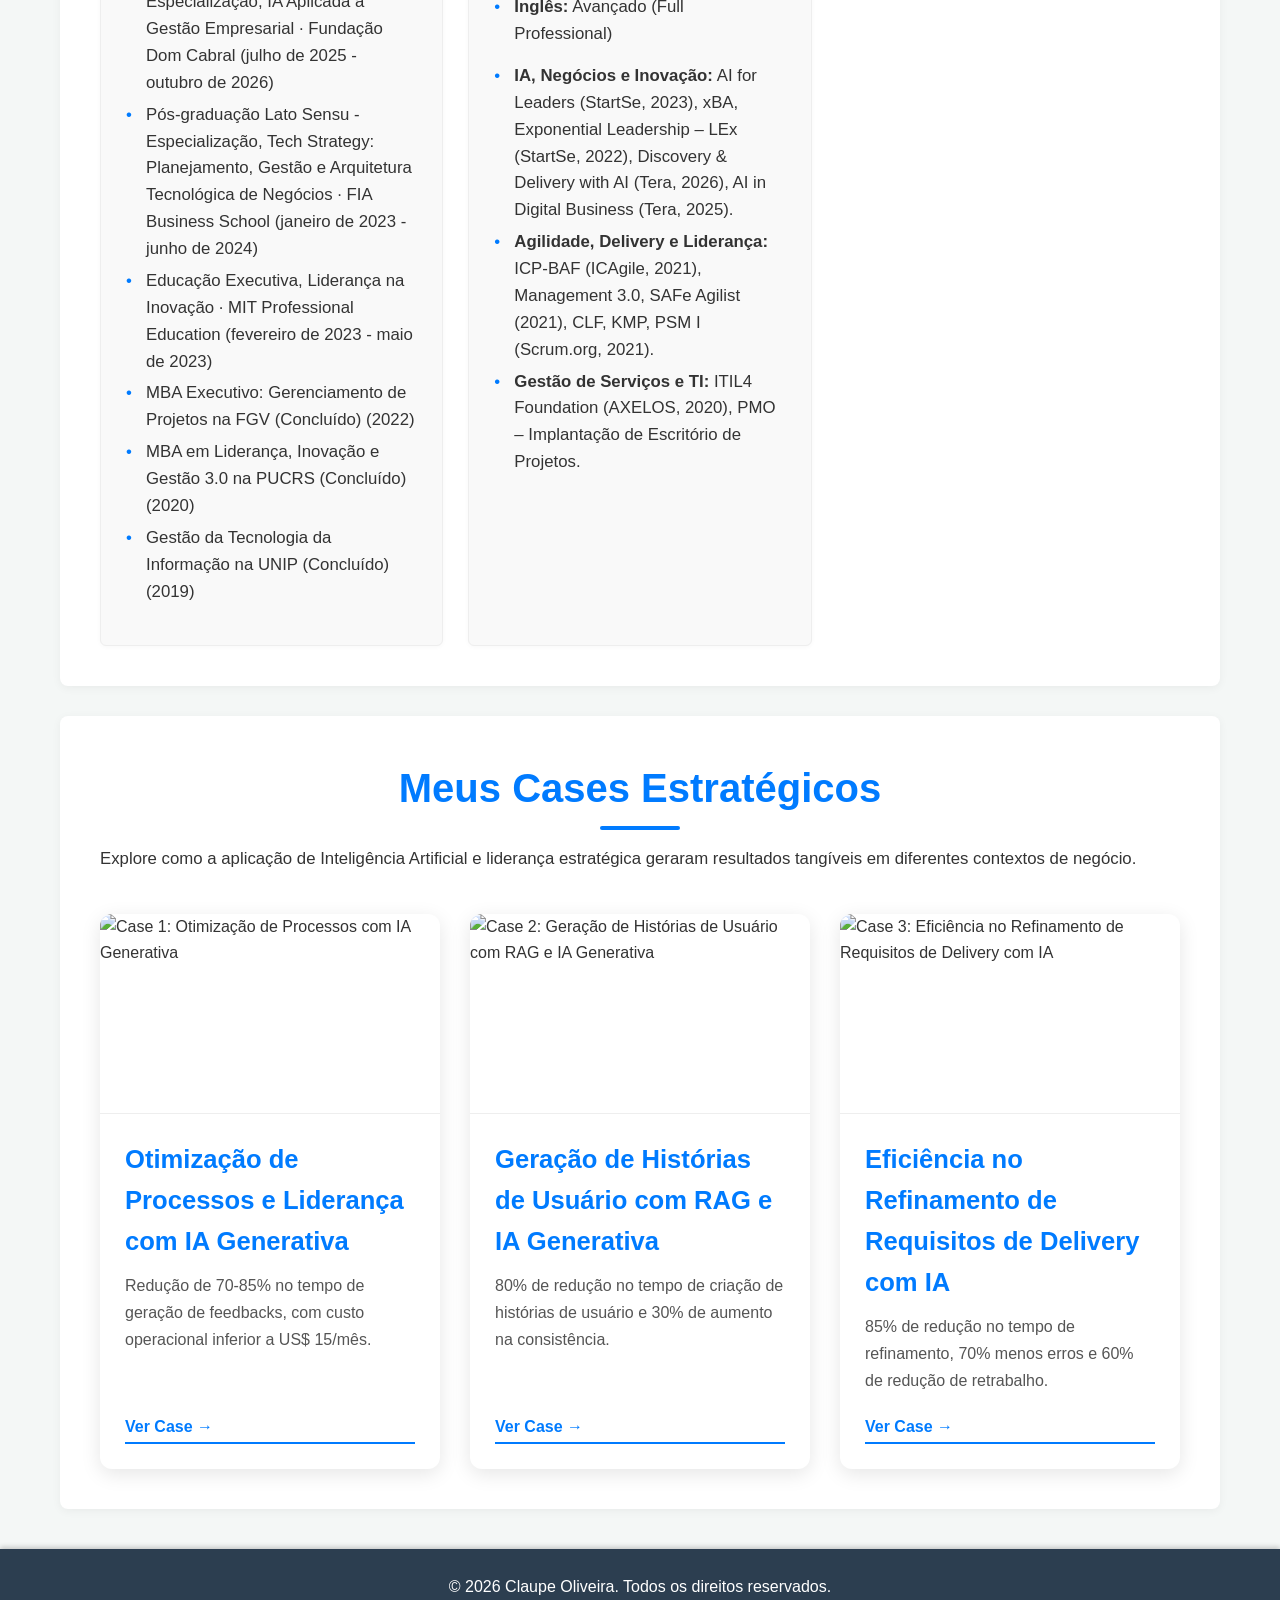
==== commit fcb38c65: "Update index.html" ====
--- a/public/index.html
+++ b/public/index.html
@@ -25,18 +25,39 @@
         <section id="about" class="section-content">
             <h2>Sobre Mim</h2>
             <div class="about-grid">
+                <!-- Card 1: Quem eu sou -->
+                <div class="about-item about-highlight">
+                    <h3>Quem eu sou</h3>
+                    <p><strong>+20 anos liderando times de alta performance</strong> em delivery de serviços, sustentação, desenvolvimento e operações de tecnologia, com clientes nacionais e internacionais em varejo, energia, manufatura, banking, fintech e RH.</p>
+                    <p>Atuo conectando <strong>estratégia de negócios, produtos digitais, dados e IA aplicada à gestão e operações</strong>, com foco em eficiência, qualidade e previsibilidade de resultados.</p>
+                    <p>Experiência liderando líderes, times complexos (+100 pessoas), operações 24x7 e portfólios de alto impacto em estruturas enxutas.</p>
+                </div>
+
+                <!-- Card 2: Onde eu gero impacto -->
                 <div class="about-item">
-                    <h3>Resumo</h3>
-                    <p>Profissional com mais de 20 anos liderando times de alta performance em delivery de serviços, sustentação, desenvolvimento e operações de tecnologia, com clientes nacionais e internacionais do varejo, energia, manufatura, banking, fintech e recursos humanos. Minha atuação foca em conectar estratégia de negócios, produtos digitais e IA, aumentando a eficiência operacional, qualidade, excelência e resultados para os clientes.</p>
-                    <p>Resultados importantes:</p>
-                    <ul>
-                        <li>Redução de turnover em 40%/ano em time tech de +200 profissionais, via gestão de pessoas, health checks e frameworks de desenvolvimento.</li>
-                        <li>Aumento de 60% no volume de propostas de delivery/mês ao estruturar modelo de pré-venda de tecnologia, além de 20% de redução de custo médio com reutilização de building blocks.</li>
-                        <li>Redução de 60% de incidentes em produção com criação de aplicação de suporte e revisão de processos em operação 24x7.</li>
+                    <h3>Onde eu gero impacto</h3>
+                    <ul class="bullets-strong">
+                        <li><strong>–40% de turnover/ano</strong> em time tech de +200 profissionais, com gestão de pessoas, health checks e frameworks de desenvolvimento.</li>
+                        <li><strong>+60% no volume de propostas de delivery/mês</strong> com criação de modelo de pré-venda de tecnologia e <strong>–20% no custo médio</strong> via building blocks.</li>
+                        <li><strong>–60% de incidentes em produção</strong> com criação de aplicação de suporte e revisão de processos em operação 24x7.</li>
                     </ul>
                 </div>
+
+                <!-- Card 3: Foco e competências-chave -->
                 <div class="about-item">
-                    <h3>Formação Acadêmica</h3>
+                    <h3>Foco e competências-chave</h3>
+                    <ul class="bullets-strong">
+                        <li><strong>Client Relationship Management</strong> para contas enterprise e C-level.</li>
+                        <li><strong>IA aplicada a negócios e gestão</strong> (casos de uso em operações, requisitos, documentação, pré-venda e governança).</li>
+                        <li><strong>Gestão de Operações de TI 24x7</strong>, com forte foco em SLAs, custos e previsibilidade.</li>
+                        <li><strong>Liderança de times de alta performance</strong> (gestores, squads de produto, desenvolvimento e sustentação).</li>
+                        <li><strong>Estratégia de produtos digitais e portfólio</strong>, com visão de mercado e roadmap.</li>
+                    </ul>
+                </div>
+
+                <!-- Card 4: Formação em Gestão, Tecnologia e IA -->
+                <div class="about-item">
+                    <h3>Formação em Gestão, Tecnologia e IA</h3>
                     <ul>
                         <li>Pós-graduação Lato Sensu - Especialização, IA Aplicada à Gestão Empresarial · Fundação Dom Cabral (julho de 2025 - outubro de 2026)</li>
                         <li>Pós-graduação Lato Sensu - Especialização, Tech Strategy: Planejamento, Gestão e Arquitetura Tecnológica de Negócios · FIA Business School (janeiro de 2023 - junho de 2024)</li>
@@ -46,29 +67,18 @@
                         <li>Gestão da Tecnologia da Informação na UNIP (Concluído) (2019)</li>
                     </ul>
                 </div>
+
+                <!-- Card 5: Idiomas e certificações selecionadas -->
                 <div class="about-item">
-                    <h3>Principais Competências</h3>
-                    <ul>
-                        <li>Client Relationship Management</li>
-                        <li>Artificial Intelligence (AI) aplicada a negócios/gestão</li>
-                        <li>Gestão de Operações de TI 24x7</li>
-                        <li>Liderança de Times de Alta Performance</li>
-                        <li>Estratégia de Negócios e Produtos Digitais</li>
+                    <h3>Idiomas e certificações selecionadas</h3>
+                    <ul class="bullets-strong">
+                        <li><strong>Português:</strong> Nativo</li>
+                        <li><strong>Inglês:</strong> Avançado (Full Professional)</li>
                     </ul>
-                </div>
-                <div class="about-item">
-                    <h3>Certificações</h3>
-                    <ul>
-                        <li>IA, Negócios e Inovação: AI for Leaders (StartSe, 2023), xBA, Exponential Leadership – LEx (StartSe, 2022), Discovery & Delivery with AI (Tera, 2026), AI in Digital Business (Tera, 2025).</li>
-                        <li>Agilidade, Delivery e Liderança: ICP-BAF (ICAgile, 2021), Management 3.0, SAFe Agilist (2021), CLF, KMP, PSM I (Scrum.org, 2021).</li>
-                        <li>Gestão de Serviços e TI: ITIL4 Foundation (AXELOS, 2020), PMO – Implantação de Escritório de Projetos.</li>
-                    </ul>
-                </div>
-                <div class="about-item">
-                    <h3>Idiomas</h3>
-                    <ul>
-                        <li>Português (Nativo)</li>
-                        <li>Inglês (Full Professional)</li>
+                    <ul class="bullets-strong">
+                        <li><strong>IA, Negócios e Inovação:</strong> AI for Leaders (StartSe, 2023), xBA, Exponential Leadership – LEx (StartSe, 2022), Discovery & Delivery with AI (Tera, 2026), AI in Digital Business (Tera, 2025).</li>
+                        <li><strong>Agilidade, Delivery e Liderança:</strong> ICP-BAF (ICAgile, 2021), Management 3.0, SAFe Agilist (2021), CLF, KMP, PSM I (Scrum.org, 2021).</li>
+                        <li><strong>Gestão de Serviços e TI:</strong> ITIL4 Foundation (AXELOS, 2020), PMO – Implantação de Escritório de Projetos.</li>
                     </ul>
                 </div>
             </div>
--- a/public/css/style.css
+++ b/public/css/style.css
@@ -19,7 +19,7 @@
     padding: 0 20px;
 }
 
-/* Header - Capa */
+/* Header - Capa (Página Inicial) */
 .hero {
     background: linear-gradient(135deg, #007bff, #0056b3);
     color: #fff;
@@ -69,41 +69,73 @@
     border-bottom: 2px solid #fff;
 }
 
-/* Navbar */
-.navbar {
+/* Header para Páginas de Case */
+.case-header {
     background-color: #2c3e50;
-    padding: 15px 0;
-    position: sticky;
-    top: 0;
-    z-index: 1000;
+    color: #fff;
+    padding: 20px 0;
     box-shadow: 0 2px 5px rgba(0, 0, 0, 0.2);
-}
-
-.navbar ul {
-    list-style: none;
-    text-align: center;
-}
-
-.navbar ul li {
-    display: inline-block;
-    margin: 0 20px;
-}
-
-.navbar ul li a {
+    display: flex;
+    align-items: center;
+    justify-content: space-between;
+    flex-wrap: wrap; /* Permite quebrar linha em telas menores */
+}
+
+.case-header .container {
+    display: flex;
+    align-items: center;
+    justify-content: space-between;
+    flex-wrap: wrap;
+    gap: 20px; /* Espaçamento entre os blocos */
+}
+
+.case-header .header-content {
+    display: flex;
+    align-items: center;
+    gap: 15px;
+}
+
+.case-header .profile-pic-small {
+    width: 60px;
+    height: 60px;
+    border-radius: 50%;
+    object-fit: cover;
+    border: 2px solid #fff;
+}
+
+.case-header h2 {
+    font-size: 1.8em;
+    margin: 0;
     color: #fff;
+}
+
+.case-header .header-subtitle {
+    font-size: 0.9em;
+    margin: 0;
+    opacity: 0.8;
+}
+
+.case-nav {
+    display: flex;
+    gap: 10px;
+    flex-wrap: wrap;
+}
+
+.case-nav .nav-button {
+    background-color: #007bff;
+    color: #fff;
+    padding: 10px 15px;
+    border-radius: 5px;
     text-decoration: none;
     font-weight: bold;
-    font-size: 1.1em;
-    padding: 5px 0;
-    transition: color 0.3s ease, border-bottom 0.3s ease;
-    border-bottom: 2px solid transparent;
-}
-
-.navbar ul li a:hover,
-.navbar ul li a.active {
-    color: #007bff;
-    border-bottom: 2px solid #007bff;
-}
+    font-size: 0.9em;
+    transition: background-color 0.3s ease;
+}
+
+.case-nav .nav-button:hover {
+    background-color: #0056b3;
+}
+
 
 /* Seções de Conteúdo */
 .section-content {
@@ -114,6 +146,14 @@
     box-shadow: 0 2px 10px rgba(0, 0, 0, 0.05);
 }
 
+.section-content h1 { /* Para os títulos principais dos cases */
+    font-size: 3em;
+    color: #007bff;
+    margin-bottom: 25px;
+    text-align: center;
+    position: relative;
+}
+
 .section-content h2 {
     font-size: 2.5em;
     color: #007bff;
@@ -122,6 +162,7 @@
     position: relative;
 }
 
+.section-content h1::after,
 .section-content h2::after {
     content: '';
     width: 80px;
@@ -218,7 +259,79 @@
     left: 0;
 }
 
-/* Seções de Cases */
+/* Grid de Cards para Cases na Home */
+.cases-grid {
+    display: grid;
+    grid-template-columns: repeat(auto-fit, minmax(300px, 1fr));
+    gap: 30px;
+    margin-top: 40px;
+}
+
+.case-card {
+    background-color: #fff;
+    border-radius: 12px;
+    box-shadow: 0 5px 20px rgba(0, 0, 0, 0.1);
+    overflow: hidden;
+    text-decoration: none;
+    color: inherit;
+    transition: transform 0.3s ease, box-shadow 0.3s ease;
+    display: flex;
+    flex-direction: column;
+}
+
+.case-card:hover {
+    transform: translateY(-10px);
+    box-shadow: 0 10px 30px rgba(0, 0, 0, 0.15);
+}
+
+.case-card img {
+    width: 100%;
+    height: 200px;
+    object-fit: cover;
+    border-bottom: 1px solid #eee;
+}
+
+.case-card .card-content {
+    padding: 25px;
+    flex-grow: 1;
+    display: flex;
+    flex-direction: column;
+}
+
+.case-card h3 {
+    font-size: 1.6em;
+    color: #007bff;
+    margin-top: 0;
+    margin-bottom: 10px;
+    border-left: none;
+    padding-left: 0;
+    text-align: left;
+}
+
+.case-card p {
+    font-size: 1em;
+    color: #555;
+    margin-bottom: 20px;
+    flex-grow: 1;
+}
+
+.case-card .call-to-action {
+    display: inline-block;
+    color: #007bff;
+    font-weight: bold;
+    text-decoration: none;
+    border-bottom: 2px solid #007bff;
+    padding-bottom: 2px;
+    transition: color 0.3s ease, border-bottom 0.3s ease;
+}
+
+.case-card .call-to-action:hover {
+    color: #0056b3;
+    border-bottom-color: #0056b3;
+}
+
+
+/* Seções de Cases (detalhe) */
 .case-section .case-intro {
     font-style: italic;
     color: #555;
@@ -412,6 +525,69 @@
     left: 0;
 }
 
+/* Comparativo Antes e Depois */
+.comparison-grid {
+    display: grid;
+    grid-template-columns: 1fr 1fr;
+    gap: 30px;
+    margin-top: 30px;
+}
+
+.comparison-grid .before,
+.comparison-grid .after {
+    background-color: #f9f9f9;
+    padding: 25px;
+    border-radius: 8px;
+    border: 1px solid #eee;
+    box-shadow: 0 2px 8px rgba(0,0,0,0.05);
+}
+
+.comparison-grid .before h4 {
+    color: #dc3545; /* Vermelho para "Antes" */
+    text-align: center;
+    margin-top: 0;
+}
+
+.comparison-grid .after h4 {
+    color: #28a745; /* Verde para "Depois" */
+    text-align: center;
+    margin-top: 0;
+}
+
+.comparison-grid ul {
+    list-style: none;
+    margin-left: 0;
+}
+
+.comparison-grid ul li {
+    margin-bottom: 8px;
+    padding-left: 20px;
+    position: relative;
+}
+
+.comparison-grid .before ul li::before {
+    content: '✗';
+    color: #dc3545;
+    position: absolute;
+    left: 0;
+    font-weight: bold;
+}
+
+.comparison-grid .after ul li::before {
+    content: '✓';
+    color: #28a745;
+    position: absolute;
+    left: 0;
+    font-weight: bold;
+}
+
+.author-signature {
+    text-align: right;
+    font-style: italic;
+    margin-top: 30px;
+    font-size: 1.1em;
+    color: #555;
+}
 
 /* Footer */
 footer {
@@ -424,6 +600,20 @@
 }
 
 /* Responsividade */
+@media (max-width: 992px) {
+    .case-header .container {
+        flex-direction: column;
+        text-align: center;
+    }
+    .case-header .header-content {
+        flex-direction: column;
+        text-align: center;
+    }
+    .case-nav {
+        justify-content: center;
+    }
+}
+
 @media (max-width: 768px) {
     .hero h1 {
         font-size: 2.5em;
@@ -433,8 +623,8 @@
         font-size: 1.2em;
     }
 
-    .navbar ul li {
-        margin: 0 10px;
+    .section-content h1 {
+        font-size: 2.5em;
     }
 
     .section-content h2 {
@@ -445,7 +635,7 @@
         font-size: 1.5em;
     }
 
-    .about-grid {
+    .about-grid, .cases-grid, .flow-steps, .comparison-grid {
         grid-template-columns: 1fr;
     }
 
@@ -478,16 +668,18 @@
         margin: 10px auto;
     }
 
-    .navbar ul li {
-        display: block;
-        margin: 10px 0;
-    }
-
     .section-content {
         padding: 20px;
     }
 
-    .flow-steps {
-        grid-template-columns: 1fr;
-    }
-}
+    .case-header h2 {
+        font-size: 1.5em;
+    }
+    .case-header .header-subtitle {
+        font-size: 0.8em;
+    }
+    .case-nav .nav-button {
+        font-size: 0.8em;
+        padding: 8px 12px;
+    }
+}
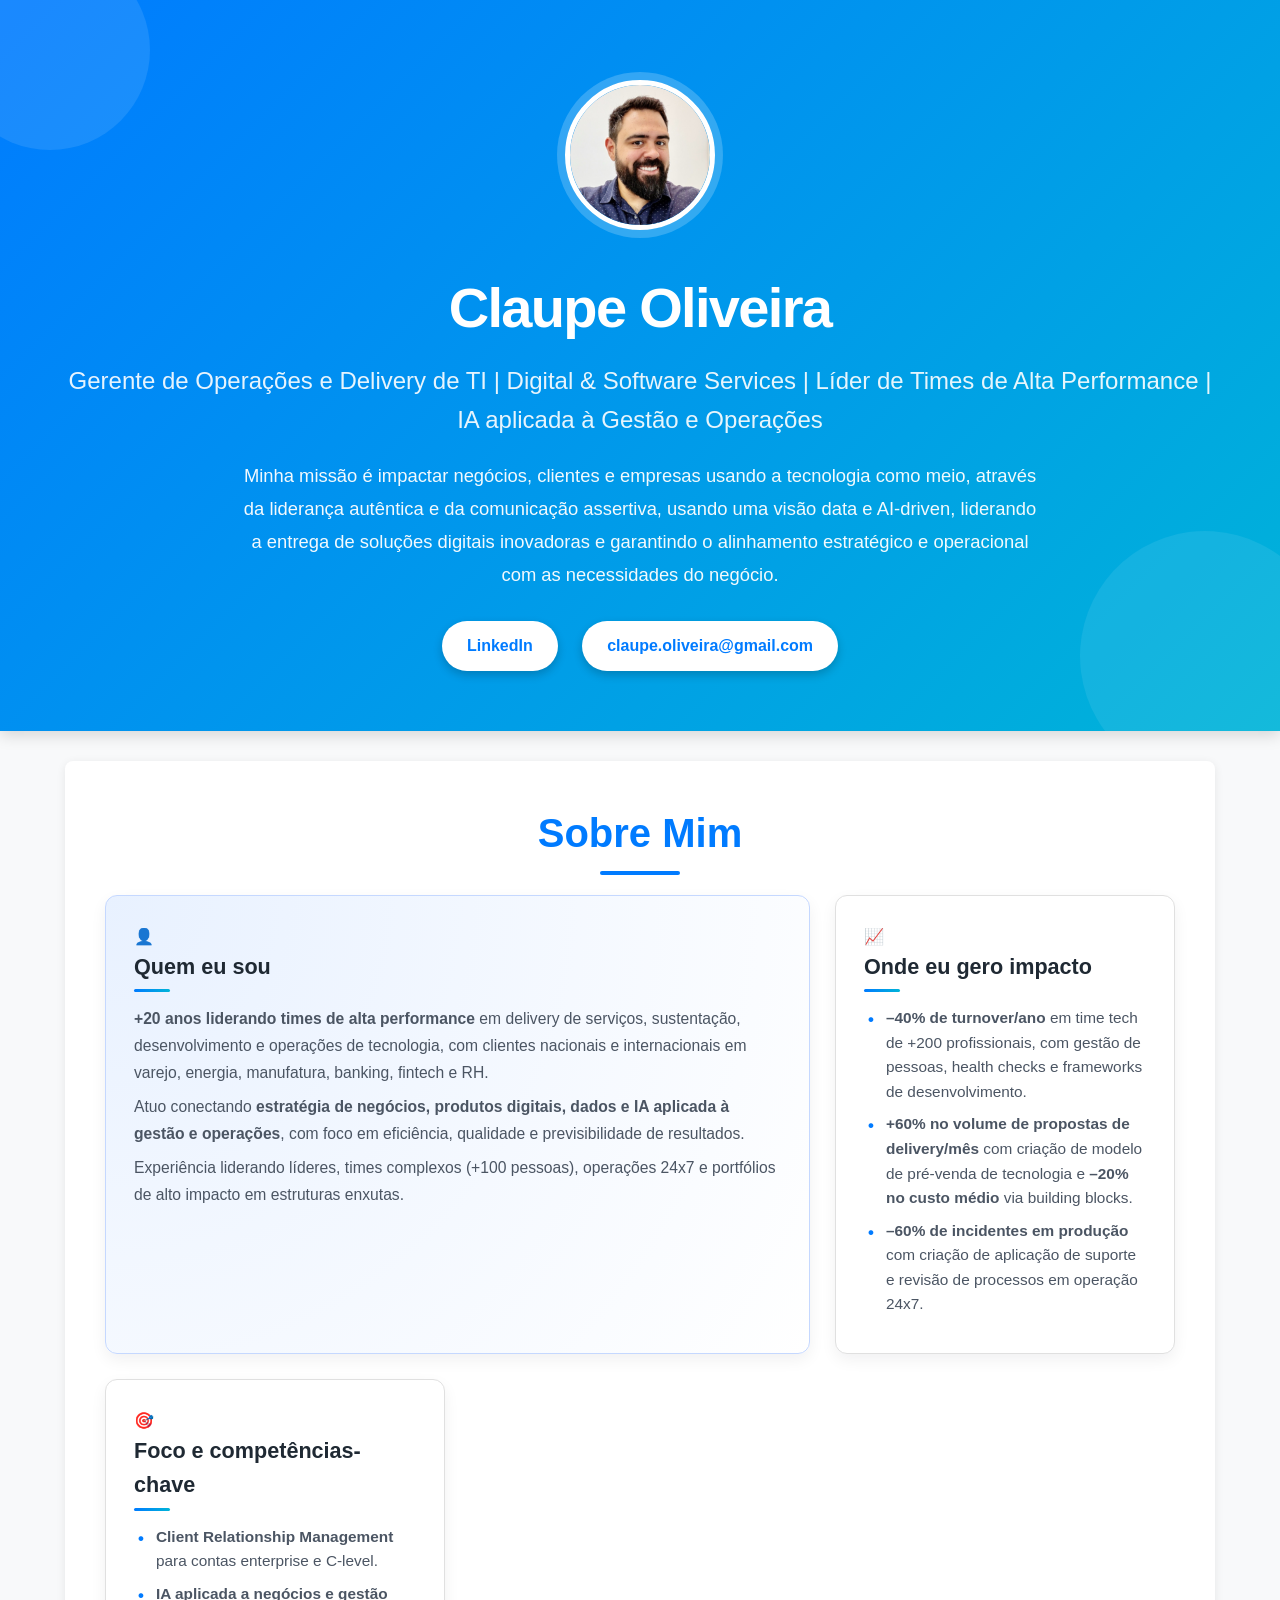
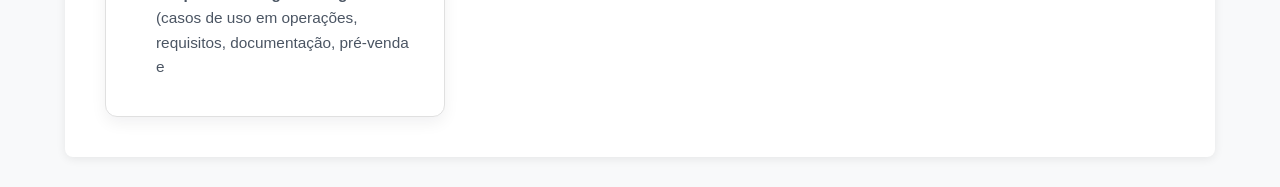
==== commit d534b21e: "Update index.html" ====
--- a/public/index.html
+++ b/public/index.html
@@ -22,11 +22,13 @@
     </header>
 
     <main class="container">
+        <!-- SOBRE MIM -->
         <section id="about" class="section-content">
             <h2>Sobre Mim</h2>
             <div class="about-grid">
                 <!-- Card 1: Quem eu sou -->
                 <div class="about-item about-highlight">
+                    <div class="card-icon">👤</div>
                     <h3>Quem eu sou</h3>
                     <p><strong>+20 anos liderando times de alta performance</strong> em delivery de serviços, sustentação, desenvolvimento e operações de tecnologia, com clientes nacionais e internacionais em varejo, energia, manufatura, banking, fintech e RH.</p>
                     <p>Atuo conectando <strong>estratégia de negócios, produtos digitais, dados e IA aplicada à gestão e operações</strong>, com foco em eficiência, qualidade e previsibilidade de resultados.</p>
@@ -35,6 +37,7 @@
 
                 <!-- Card 2: Onde eu gero impacto -->
                 <div class="about-item">
+                    <div class="card-icon card-icon-green">📈</div>
                     <h3>Onde eu gero impacto</h3>
                     <ul class="bullets-strong">
                         <li><strong>–40% de turnover/ano</strong> em time tech de +200 profissionais, com gestão de pessoas, health checks e frameworks de desenvolvimento.</li>
@@ -45,81 +48,9 @@
 
                 <!-- Card 3: Foco e competências-chave -->
                 <div class="about-item">
+                    <div class="card-icon">🎯</div>
                     <h3>Foco e competências-chave</h3>
                     <ul class="bullets-strong">
                         <li><strong>Client Relationship Management</strong> para contas enterprise e C-level.</li>
-                        <li><strong>IA aplicada a negócios e gestão</strong> (casos de uso em operações, requisitos, documentação, pré-venda e governança).</li>
-                        <li><strong>Gestão de Operações de TI 24x7</strong>, com forte foco em SLAs, custos e previsibilidade.</li>
-                        <li><strong>Liderança de times de alta performance</strong> (gestores, squads de produto, desenvolvimento e sustentação).</li>
-                        <li><strong>Estratégia de produtos digitais e portfólio</strong>, com visão de mercado e roadmap.</li>
-                    </ul>
-                </div>
+                        <li><strong>IA aplicada a negócios e gestão</strong> (casos de uso em operações, requisitos, documentação, pré-venda e
 
-                <!-- Card 4: Formação em Gestão, Tecnologia e IA -->
-                <div class="about-item">
-                    <h3>Formação em Gestão, Tecnologia e IA</h3>
-                    <ul>
-                        <li>Pós-graduação Lato Sensu - Especialização, IA Aplicada à Gestão Empresarial · Fundação Dom Cabral (julho de 2025 - outubro de 2026)</li>
-                        <li>Pós-graduação Lato Sensu - Especialização, Tech Strategy: Planejamento, Gestão e Arquitetura Tecnológica de Negócios · FIA Business School (janeiro de 2023 - junho de 2024)</li>
-                        <li>Educação Executiva, Liderança na Inovação · MIT Professional Education (fevereiro de 2023 - maio de 2023)</li>
-                        <li>MBA Executivo: Gerenciamento de Projetos na FGV (Concluído) (2022)</li>
-                        <li>MBA em Liderança, Inovação e Gestão 3.0 na PUCRS (Concluído) (2020)</li>
-                        <li>Gestão da Tecnologia da Informação na UNIP (Concluído) (2019)</li>
-                    </ul>
-                </div>
-
-                <!-- Card 5: Idiomas e certificações selecionadas -->
-                <div class="about-item">
-                    <h3>Idiomas e certificações selecionadas</h3>
-                    <ul class="bullets-strong">
-                        <li><strong>Português:</strong> Nativo</li>
-                        <li><strong>Inglês:</strong> Avançado (Full Professional)</li>
-                    </ul>
-                    <ul class="bullets-strong">
-                        <li><strong>IA, Negócios e Inovação:</strong> AI for Leaders (StartSe, 2023), xBA, Exponential Leadership – LEx (StartSe, 2022), Discovery & Delivery with AI (Tera, 2026), AI in Digital Business (Tera, 2025).</li>
-                        <li><strong>Agilidade, Delivery e Liderança:</strong> ICP-BAF (ICAgile, 2021), Management 3.0, SAFe Agilist (2021), CLF, KMP, PSM I (Scrum.org, 2021).</li>
-                        <li><strong>Gestão de Serviços e TI:</strong> ITIL4 Foundation (AXELOS, 2020), PMO – Implantação de Escritório de Projetos.</li>
-                    </ul>
-                </div>
-            </div>
-        </section>
-
-        <section id="cases-overview" class="section-content">
-            <h2>Meus Cases Estratégicos</h2>
-            <p class="case-intro">Explore como a aplicação de Inteligência Artificial e liderança estratégica geraram resultados tangíveis em diferentes contextos de negócio.</p>
-            <div class="cases-grid">
-                <a href="case1.html" class="case-card">
-                    <img src="assets/cases/case1-card.jpg" alt="Case 1: Otimização de Processos com IA Generativa">
-                    <div class="card-content">
-                        <h3>Otimização de Processos e Liderança com IA Generativa</h3>
-                        <p>Redução de 70-85% no tempo de geração de feedbacks, com custo operacional inferior a US$ 15/mês.</p>
-                        <span class="call-to-action">Ver Case →</span>
-                    </div>
-                </a>
-                <a href="case2.html" class="case-card">
-                    <img src="assets/cases/case2-card.jpg" alt="Case 2: Geração de Histórias de Usuário com RAG e IA Generativa">
-                    <div class="card-content">
-                        <h3>Geração de Histórias de Usuário com RAG e IA Generativa</h3>
-                        <p>80% de redução no tempo de criação de histórias de usuário e 30% de aumento na consistência.</p>
-                        <span class="call-to-action">Ver Case →</span>
-                    </div>
-                </a>
-                <a href="case3.html" class="case-card">
-                    <img src="assets/cases/case3-card.jpg" alt="Case 3: Eficiência no Refinamento de Requisitos de Delivery com IA">
-                    <div class="card-content">
-                        <h3>Eficiência no Refinamento de Requisitos de Delivery com IA</h3>
-                        <p>85% de redução no tempo de refinamento, 70% menos erros e 60% de redução de retrabalho.</p>
-                        <span class="call-to-action">Ver Case →</span>
-                    </div>
-                </a>
-            </div>
-        </section>
-    </main>
-
-    <footer>
-        <div class="container">
-            <p>&copy; 2026 Claupe Oliveira. Todos os direitos reservados.</p>
-        </div>
-    </footer>
-</body>
-</html>
--- a/public/css/style.css
+++ b/public/css/style.css
@@ -1,4 +1,16 @@
-/* Reset Básico */
+/* Variáveis CSS */
+:root {
+    --primary-color: #007bff; /* Azul vibrante */
+    --secondary-color: #6c757d; /* Cinza para detalhes */
+    --dark-color: #2c3e50; /* Azul escuro para texto principal/footer */
+    --light-bg: #f8f9fa; /* Fundo claro */
+    --white-color: #ffffff;
+    --border-color: #e0e0e0;
+    --shadow-light: rgba(0, 0, 0, 0.08);
+    --shadow-medium: rgba(0, 0, 0, 0.15);
+}
+
+/* Reset Básico e Fontes */
 * {
     margin: 0;
     padding: 0;
@@ -6,26 +18,63 @@
 }
 
 body {
-    font-family: 'Segoe UI', Tahoma, Geneva, Verdana, sans-serif;
+    font-family: 'Segoe UI', Roboto, 'Helvetica Neue', Arial, sans-serif;
     line-height: 1.6;
-    color: #333;
-    background-color: #f4f7f6;
+    color: var(--dark-color);
+    background-color: var(--light-bg);
+    -webkit-font-smoothing: antialiased;
     scroll-behavior: smooth;
 }
 
 .container {
     max-width: 1200px;
     margin: 0 auto;
-    padding: 0 20px;
-}
-
-/* Header - Capa (Página Inicial) */
+    padding: 0 25px;
+}
+
+a {
+    color: var(--primary-color);
+    text-decoration: none;
+    transition: color 0.3s ease;
+}
+
+a:hover {
+    color: #0056b3;
+}
+
+/* Hero Section (Capa) */
 .hero {
-    background: linear-gradient(135deg, #007bff, #0056b3);
-    color: #fff;
-    padding: 60px 0;
+    background: linear-gradient(135deg, #007bff 0%, #00b4d8 100%);
+    color: var(--white-color);
     text-align: center;
-    box-shadow: 0 4px 8px rgba(0, 0, 0, 0.1);
+    padding: 80px 0 60px;
+    box-shadow: 0 4px 15px var(--shadow-medium);
+    position: relative;
+    overflow: hidden;
+}
+
+.hero::before {
+    content: '';
+    position: absolute;
+    top: -50px;
+    left: -50px;
+    width: 200px;
+    height: 200px;
+    background: rgba(255, 255, 255, 0.1);
+    border-radius: 50%;
+    transform: rotate(45deg);
+}
+
+.hero::after {
+    content: '';
+    position: absolute;
+    bottom: -50px;
+    right: -50px;
+    width: 250px;
+    height: 250px;
+    background: rgba(255, 255, 255, 0.08);
+    border-radius: 50%;
+    transform: rotate(-30deg);
 }
 
 .hero .profile-pic {
@@ -33,52 +82,61 @@
     height: 150px;
     border-radius: 50%;
     object-fit: cover;
-    border: 5px solid #fff;
+    border: 5px solid var(--white-color);
+    margin-bottom: 25px;
+    box-shadow: 0 0 0 8px rgba(255, 255, 255, 0.2);
+}
+
+.hero h1 {
+    font-size: 3.5em;
+    margin-bottom: 10px;
+    font-weight: 700;
+    letter-spacing: -0.03em;
+}
+
+.hero .subtitle {
+    font-size: 1.5em;
+    font-weight: 300;
     margin-bottom: 20px;
-}
-
-.hero h1 {
-    font-size: 3em;
-    margin-bottom: 10px;
-}
-
-.hero .subtitle {
-    font-size: 1.4em;
-    margin-bottom: 20px;
-    font-weight: 300;
+    opacity: 0.9;
 }
 
 .hero .mission {
-    font-size: 1.1em;
     max-width: 800px;
-    margin: 0 auto 30px auto;
-    font-style: italic;
-    opacity: 0.9;
+    margin: 0 auto 30px;
+    font-size: 1.15em;
+    line-height: 1.8;
+    opacity: 0.95;
 }
 
 .hero .contact-info a {
-    color: #fff;
-    text-decoration: none;
-    margin: 0 15px;
-    font-size: 1.1em;
-    border-bottom: 2px solid transparent;
-    transition: border-bottom 0.3s ease;
+    display: inline-block;
+    background-color: var(--white-color);
+    color: var(--primary-color);
+    padding: 12px 25px;
+    border-radius: 30px;
+    margin: 0 10px;
+    font-weight: 600;
+    transition: background-color 0.3s ease, color 0.3s ease, transform 0.2s ease;
+    box-shadow: 0 4px 10px rgba(0, 0, 0, 0.2);
 }
 
 .hero .contact-info a:hover {
-    border-bottom: 2px solid #fff;
-}
-
-/* Header para Páginas de Case */
+    background-color: #e9ecef;
+    color: #0056b3;
+    transform: translateY(-3px);
+}
+
+/* Cabeçalho das Páginas de Case */
 .case-header {
-    background-color: #2c3e50;
-    color: #fff;
+    background: var(--dark-color);
+    color: var(--white-color);
     padding: 20px 0;
     box-shadow: 0 2px 5px rgba(0, 0, 0, 0.2);
     display: flex;
     align-items: center;
     justify-content: space-between;
-    flex-wrap: wrap; /* Permite quebrar linha em telas menores */
+    flex-wrap: wrap;
 }
 
 .case-header .container {
@@ -86,7 +144,7 @@
     align-items: center;
     justify-content: space-between;
     flex-wrap: wrap;
-    gap: 20px; /* Espaçamento entre os blocos */
+    gap: 20px;
 }
 
 .case-header .header-content {
@@ -100,13 +158,13 @@
     height: 60px;
     border-radius: 50%;
     object-fit: cover;
-    border: 2px solid #fff;
+    border: 2px solid var(--white-color);
 }
 
 .case-header h2 {
     font-size: 1.8em;
     margin: 0;
-    color: #fff;
+    color: var(--white-color);
 }
 
 .case-header .header-subtitle {
@@ -122,8 +180,8 @@
 }
 
 .case-nav .nav-button {
-    background-color: #007bff;
-    color: #fff;
+    background-color: var(--primary-color);
+    color: var(--white-color);
     padding: 10px 15px;
     border-radius: 5px;
     text-decoration: none;
@@ -136,19 +194,18 @@
     background-color: #0056b3;
 }
 
-
 /* Seções de Conteúdo */
 .section-content {
-    background-color: #fff;
+    background-color: var(--white-color);
     padding: 40px;
     margin: 30px 0;
     border-radius: 8px;
-    box-shadow: 0 2px 10px rgba(0, 0, 0, 0.05);
-}
-
-.section-content h1 { /* Para os títulos principais dos cases */
+    box-shadow: 0 2px 10px var(--shadow-light);
+}
+
+.section-content h1 {
     font-size: 3em;
-    color: #007bff;
+    color: var(--primary-color);
     margin-bottom: 25px;
     text-align: center;
     position: relative;
@@ -156,7 +213,7 @@
 
 .section-content h2 {
     font-size: 2.5em;
-    color: #007bff;
+    color: var(--primary-color);
     margin-bottom: 25px;
     text-align: center;
     position: relative;
@@ -167,7 +224,7 @@
     content: '';
     width: 80px;
     height: 4px;
-    background-color: #007bff;
+    background-color: var(--primary-color);
     position: absolute;
     bottom: -10px;
     left: 50%;
@@ -177,23 +234,23 @@
 
 .section-content h3 {
     font-size: 1.8em;
-    color: #2c3e50;
+    color: var(--dark-color);
     margin-top: 30px;
     margin-bottom: 15px;
-    border-left: 4px solid #007bff;
+    border-left: 4px solid var(--primary-color);
     padding-left: 15px;
 }
 
 .section-content h4 {
     font-size: 1.4em;
-    color: #007bff;
+    color: var(--primary-color);
     margin-top: 25px;
     margin-bottom: 10px;
 }
 
 .section-content h5 {
     font-size: 1.2em;
-    color: #2c3e50;
+    color: var(--dark-color);
     margin-top: 15px;
     margin-bottom: 8px;
 }
@@ -215,7 +272,7 @@
     font-size: 1.05em;
 }
 
-/* Grid para "Sobre Mim" */
+/* Grid para "Sobre Mim" (Cards Refinados) */
 .about-grid {
     display: grid;
     grid-template-columns: repeat(auto-fit, minmax(300px, 1fr));
@@ -224,40 +281,111 @@
 }
 
 .about-item {
-    background-color: #f9f9f9;
-    padding: 25px;
-    border-radius: 6px;
-    border: 1px solid #eee;
-    box-shadow: 0 1px 5px rgba(0, 0, 0, 0.03);
-}
-
+    background-color: var(--white-color);
+    padding: 28px;
+    border-radius: 12px;
+    border: 1px solid var(--border-color);
+    box-shadow: 0 6px 16px rgba(15, 23, 42, 0.06);
+    transition: transform 0.3s ease, box-shadow 0.3s ease, border-color 0.3s ease;
+    position: relative;
+    overflow: hidden;
+}
+
+.about-item::before {
+    content: '';
+    position: absolute;
+    top: 0;
+    left: 0;
+    width: 100%;
+    height: 100%;
+    background: linear-gradient(45deg, rgba(0, 123, 255, 0.05), rgba(0, 180, 216, 0.05));
+    opacity: 0;
+    transition: opacity 0.3s ease;
+    z-index: 0;
+}
+
+.about-item:hover {
+    transform: translateY(-6px);
+    box-shadow: 0 14px 30px rgba(15, 23, 42, 0.12);
+    border-color: #c8d6ff;
+}
+
+.about-item:hover::before {
+    opacity: 1;
+}
+
+/* Card destaque (primeiro) */
+.about-item.about-highlight {
+    grid-column: span 2;
+    background: radial-gradient(circle at top left, #e8f1ff, #ffffff);
+    border: 1px solid #c5d8ff;
+}
+
+/* Título do card */
 .about-item h3 {
-    font-size: 1.5em;
-    color: #007bff;
+    font-size: 1.35em;
+    color: #1f2933;
     margin-top: 0;
-    margin-bottom: 15px;
-    border-left: none;
+    margin-bottom: 14px;
+    text-align: left;
+    position: relative;
+    padding-bottom: 8px;
+    border-left: none; /* Remove a borda azul padrão de h3 */
     padding-left: 0;
-    text-align: center;
-}
-
+}
+
+.about-item h3::after {
+    content: '';
+    position: absolute;
+    left: 0;
+    bottom: 0;
+    width: 36px;
+    height: 3px;
+    border-radius: 999px;
+    background: linear-gradient(90deg, var(--primary-color), #00b4d8);
+}
+
+/* Texto interno */
+.about-item p {
+    font-size: 0.98em;
+    color: #4b5563;
+    margin-bottom: 8px;
+}
+
+/* Listas “refinadas” */
 .about-item ul {
     list-style: none;
-    margin-left: 0;
+    margin: 10px 0 0 0;
+    padding: 0;
 }
 
 .about-item ul li {
-    margin-bottom: 5px;
-    padding-left: 20px;
+    margin-bottom: 8px;
+    padding-left: 22px;
     position: relative;
-}
-
+    font-size: 0.96em;
+    color: #4b5563;
+}
+
+/* Bolinha normal azul */
 .about-item ul li::before {
     content: '•';
-    color: #007bff;
     position: absolute;
-    left: 0;
-}
+    left: 4px;
+    top: 0;
+    color: var(--primary-color);
+    font-size: 1.1em;
+}
+
+/* Bullets com cheque verde para itens de impacto */
+.bullets-strong li::before {
+    content: '✓';
+    color: #16a34a;
+    font-size: 1em;
+    font-weight: 700;
+    left: 2px;
+}
+
 
 /* Grid de Cards para Cases na Home */
 .cases-grid {
@@ -268,9 +396,9 @@
 }
 
 .case-card {
-    background-color: #fff;
+    background-color: var(--white-color);
     border-radius: 12px;
-    box-shadow: 0 5px 20px rgba(0, 0, 0, 0.1);
+    box-shadow: 0 5px 20px var(--shadow-light);
     overflow: hidden;
     text-decoration: none;
     color: inherit;
@@ -281,14 +409,14 @@
 
 .case-card:hover {
     transform: translateY(-10px);
-    box-shadow: 0 10px 30px rgba(0, 0, 0, 0.15);
+    box-shadow: 0 10px 30px var(--shadow-medium);
 }
 
 .case-card img {
     width: 100%;
     height: 200px;
     object-fit: cover;
-    border-bottom: 1px solid #eee;
+    border-bottom: 1px solid var(--border-color);
 }
 
 .case-card .card-content {
@@ -300,7 +428,7 @@
 
 .case-card h3 {
     font-size: 1.6em;
-    color: #007bff;
+    color: var(--primary-color);
     margin-top: 0;
     margin-bottom: 10px;
     border-left: none;
@@ -308,6 +436,10 @@
     text-align: left;
 }
 
+.case-card h3::after { /* Remove o underline padrão de h3 */
+    content: none;
+}
+
 .case-card p {
     font-size: 1em;
     color: #555;
@@ -317,10 +449,10 @@
 
 .case-card .call-to-action {
     display: inline-block;
-    color: #007bff;
+    color: var(--primary-color);
     font-weight: bold;
     text-decoration: none;
-    border-bottom: 2px solid #007bff;
+    border-bottom: 2px solid var(--primary-color);
     padding-bottom: 2px;
     transition: color 0.3s ease, border-bottom 0.3s ease;
 }
@@ -346,7 +478,7 @@
     display: block;
     margin: 30px auto;
     border-radius: 8px;
-    box-shadow: 0 4px 15px rgba(0, 0, 0, 0.1);
+    box-shadow: 0 4px 15px var(--shadow-light);
 }
 
 .case-section .case-image.small-image {
@@ -382,8 +514,8 @@
 }
 
 table th {
-    background-color: #007bff;
-    color: white;
+    background-color: var(--primary-color);
+    color: var(--white-color);
     font-weight: bold;
 }
 
@@ -401,21 +533,21 @@
     border-radius: 12px;
     padding: 25px;
     margin: 20px 0;
-    box-shadow: 0 3px 6px rgba(0,0,0,0.1);
+    box-shadow: 0 3px 6px var(--shadow-light);
 }
 
 .approach-header {
     display: flex;
-    flex-wrap: wrap; /* Permite quebrar linha em telas pequenas */
+    flex-wrap: wrap;
     justify-content: space-between;
     align-items: center;
     margin-bottom: 15px;
-    gap: 10px; /* Espaçamento entre os spans */
+    gap: 10px;
 }
 
 .tech-stack {
-    background: #007bff;
-    color: white;
+    background: var(--primary-color);
+    color: var(--white-color);
     padding: 5px 10px;
     border-radius: 20px;
     font-size: 0.9em;
@@ -424,7 +556,7 @@
 
 .use-case {
     background: #28a745;
-    color: white;
+    color: var(--white-color);
     padding: 5px 10px;
     border-radius: 20px;
     font-size: 0.9em;
@@ -439,7 +571,7 @@
 }
 
 .flow-steps .step {
-    background-color: #fff;
+    background-color: var(--white-color);
     padding: 20px;
     border-radius: 8px;
     border: 1px solid #e0e0e0;
@@ -447,7 +579,7 @@
 }
 
 .flow-steps .step h5 {
-    color: #007bff;
+    color: var(--primary-color);
     margin-top: 0;
     margin-bottom: 10px;
 }
@@ -486,14 +618,14 @@
 
 .roadmap-arrow {
     font-size: 2em;
-    color: #007bff;
+    color: var(--primary-color);
     margin: 0 10px;
 }
 
 /* Lições Aprendidas */
 .lessons-learned {
     background-color: #f0f8ff;
-    border-left: 5px solid #007bff;
+    border-left: 5px solid var(--primary-color);
     padding: 20px;
     margin-top: 30px;
     border-radius: 8px;
@@ -591,8 +723,8 @@
 
 /* Footer */
 footer {
-    background-color: #2c3e50;
-    color: #fff;
+    background-color: var(--dark-color);
+    color: var(--white-color);
     text-align: center;
     padding: 25px 0;
     margin-top: 40px;
@@ -639,6 +771,10 @@
         grid-template-columns: 1fr;
     }
 
+    .about-item.about-highlight {
+        grid-column: span 1; /* em telas menores ele vira um card normal */
+    }
+
     .roadmap {
         flex-direction: column;
     }
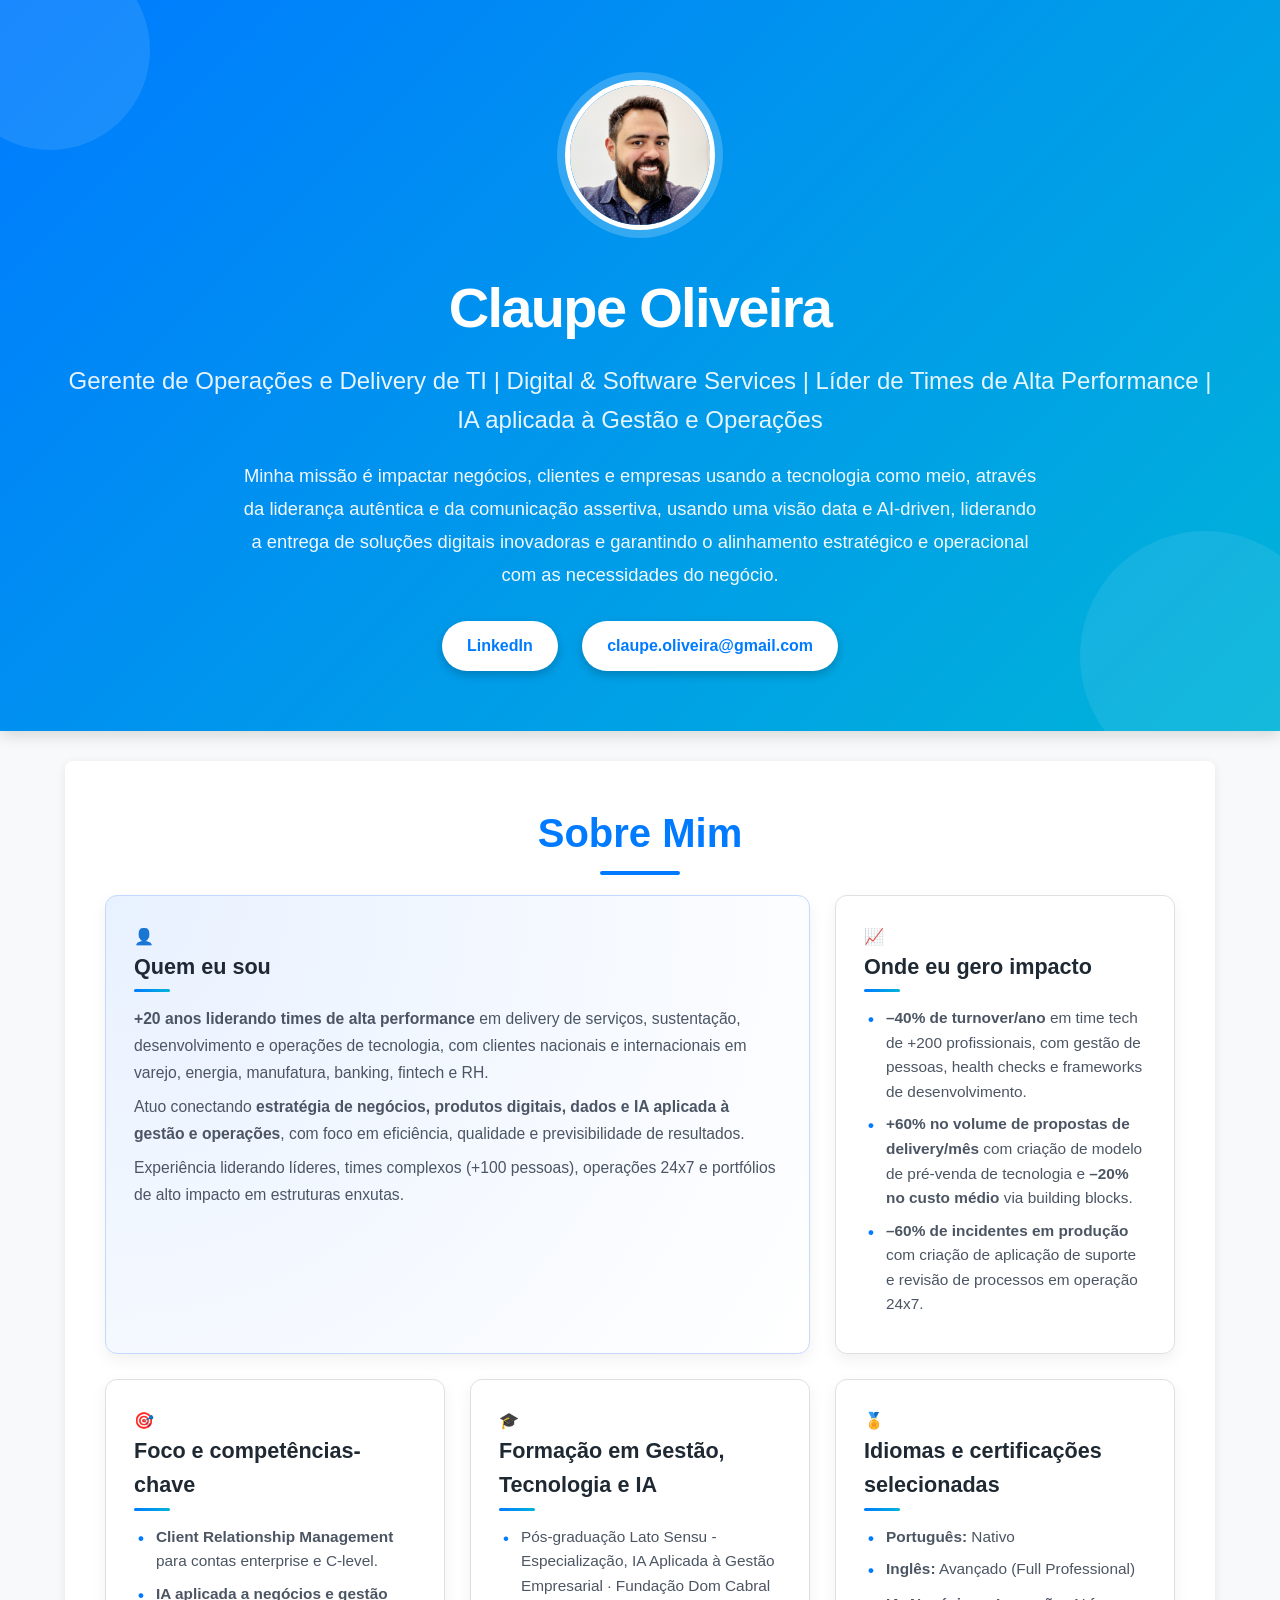
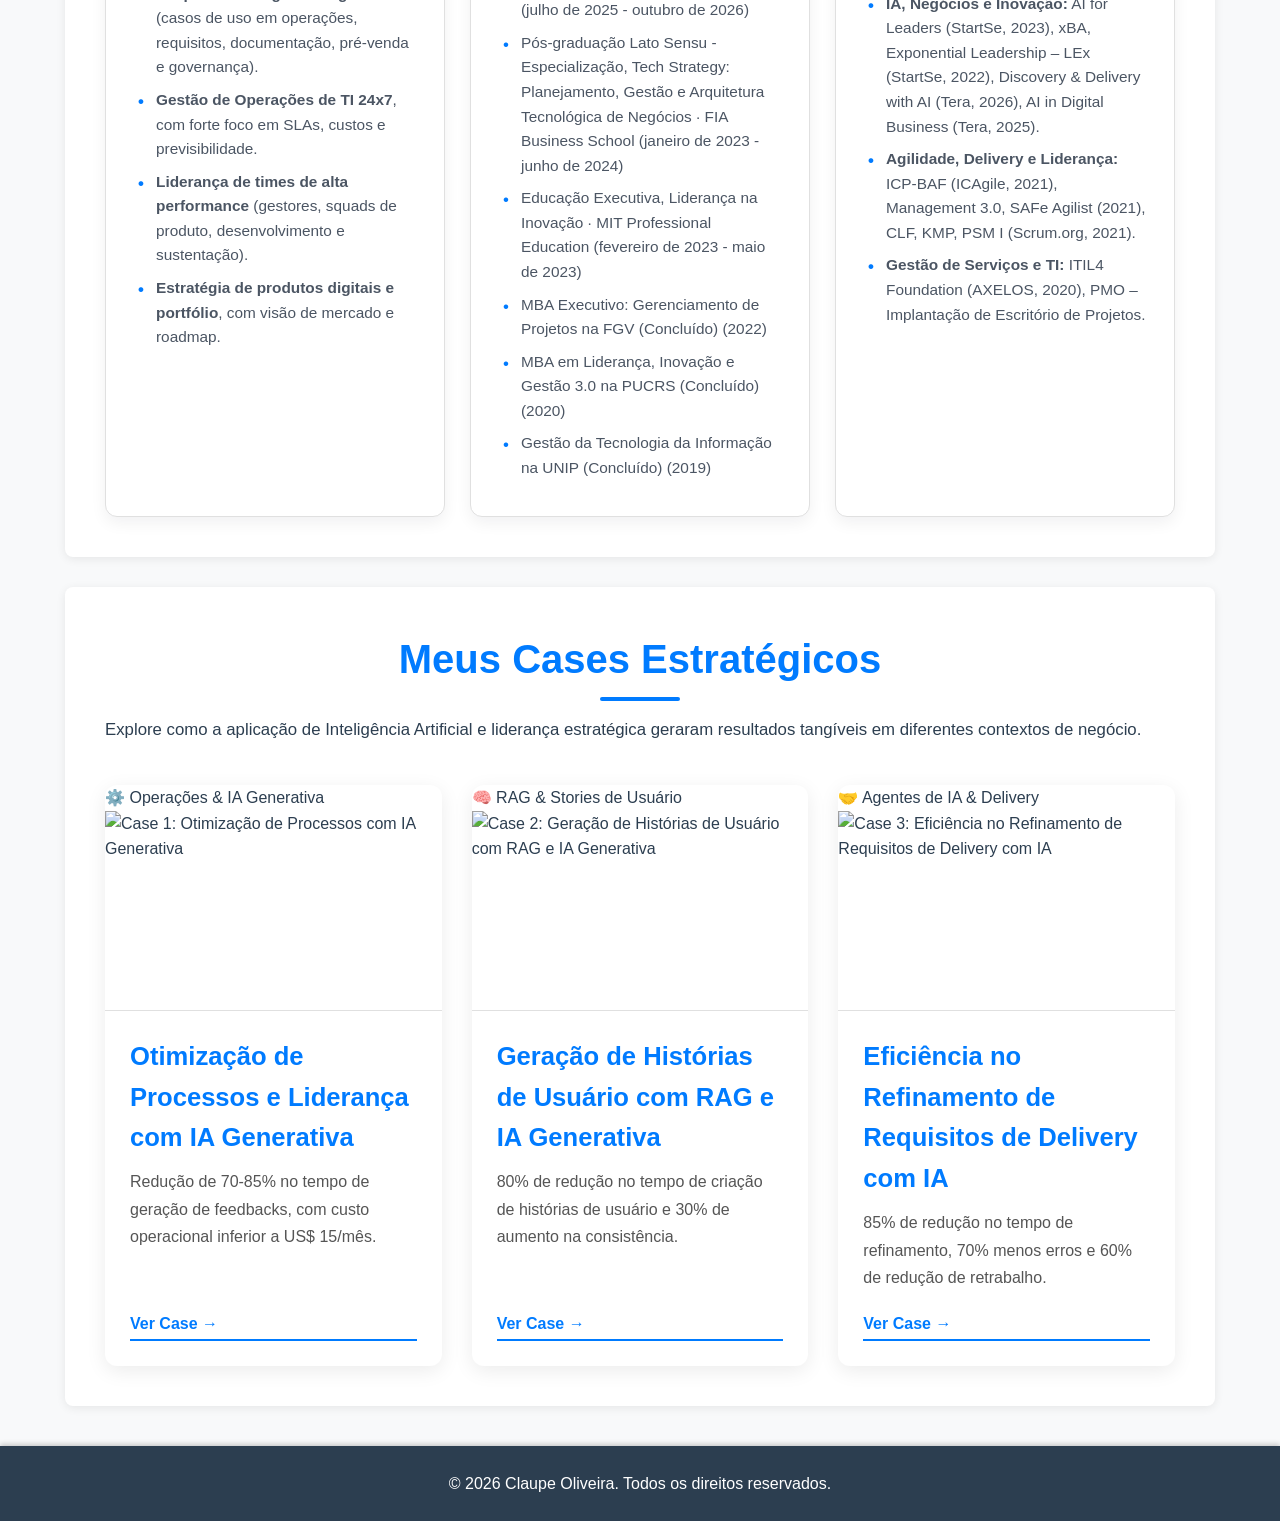
==== commit 21c9ca24: "Update index.html" ====
--- a/public/index.html
+++ b/public/index.html
@@ -52,5 +52,84 @@
                     <h3>Foco e competências-chave</h3>
                     <ul class="bullets-strong">
                         <li><strong>Client Relationship Management</strong> para contas enterprise e C-level.</li>
-                        <li><strong>IA aplicada a negócios e gestão</strong> (casos de uso em operações, requisitos, documentação, pré-venda e
+                        <li><strong>IA aplicada a negócios e gestão</strong> (casos de uso em operações, requisitos, documentação, pré-venda e governança).</li>
+                        <li><strong>Gestão de Operações de TI 24x7</strong>, com forte foco em SLAs, custos e previsibilidade.</li>
+                        <li><strong>Liderança de times de alta performance</strong> (gestores, squads de produto, desenvolvimento e sustentação).</li>
+                        <li><strong>Estratégia de produtos digitais e portfólio</strong>, com visão de mercado e roadmap.</li>
+                    </ul>
+                </div>
 
+                <!-- Card 4: Formação em Gestão, Tecnologia e IA -->
+                <div class="about-item">
+                    <div class="card-icon">🎓</div>
+                    <h3>Formação em Gestão, Tecnologia e IA</h3>
+                    <ul>
+                        <li>Pós-graduação Lato Sensu - Especialização, IA Aplicada à Gestão Empresarial · Fundação Dom Cabral (julho de 2025 - outubro de 2026)</li>
+                        <li>Pós-graduação Lato Sensu - Especialização, Tech Strategy: Planejamento, Gestão e Arquitetura Tecnológica de Negócios · FIA Business School (janeiro de 2023 - junho de 2024)</li>
+                        <li>Educação Executiva, Liderança na Inovação · MIT Professional Education (fevereiro de 2023 - maio de 2023)</li>
+                        <li>MBA Executivo: Gerenciamento de Projetos na FGV (Concluído) (2022)</li>
+                        <li>MBA em Liderança, Inovação e Gestão 3.0 na PUCRS (Concluído) (2020)</li>
+                        <li>Gestão da Tecnologia da Informação na UNIP (Concluído) (2019)</li>
+                    </ul>
+                </div>
+
+                <!-- Card 5: Idiomas e certificações selecionadas -->
+                <div class="about-item">
+                    <div class="card-icon">🏅</div>
+                    <h3>Idiomas e certificações selecionadas</h3>
+                    <ul class="bullets-strong">
+                        <li><strong>Português:</strong> Nativo</li>
+                        <li><strong>Inglês:</strong> Avançado (Full Professional)</li>
+                    </ul>
+                    <ul class="bullets-strong">
+                        <li><strong>IA, Negócios e Inovação:</strong> AI for Leaders (StartSe, 2023), xBA, Exponential Leadership – LEx (StartSe, 2022), Discovery & Delivery with AI (Tera, 2026), AI in Digital Business (Tera, 2025).</li>
+                        <li><strong>Agilidade, Delivery e Liderança:</strong> ICP-BAF (ICAgile, 2021), Management 3.0, SAFe Agilist (2021), CLF, KMP, PSM I (Scrum.org, 2021).</li>
+                        <li><strong>Gestão de Serviços e TI:</strong> ITIL4 Foundation (AXELOS, 2020), PMO – Implantação de Escritório de Projetos.</li>
+                    </ul>
+                </div>
+            </div>
+        </section>
+
+        <!-- CARDS DE CASES -->
+        <section id="cases-overview" class="section-content">
+            <h2>Meus Cases Estratégicos</h2>
+            <p class="case-intro">Explore como a aplicação de Inteligência Artificial e liderança estratégica geraram resultados tangíveis em diferentes contextos de negócio.</p>
+            <div class="cases-grid">
+                <a href="case1.html" class="case-card">
+                    <div class="case-card-badge">⚙️ Operações & IA Generativa</div>
+                    <img src="assets/cases/case1-card.jpg" alt="Case 1: Otimização de Processos com IA Generativa">
+                    <div class="card-content">
+                        <h3>Otimização de Processos e Liderança com IA Generativa</h3>
+                        <p>Redução de 70-85% no tempo de geração de feedbacks, com custo operacional inferior a US$ 15/mês.</p>
+                        <span class="call-to-action">Ver Case →</span>
+                    </div>
+                </a>
+                <a href="case2.html" class="case-card">
+                    <div class="case-card-badge case-card-badge-purple">🧠 RAG & Stories de Usuário</div>
+                    <img src="assets/cases/case2-card.jpg" alt="Case 2: Geração de Histórias de Usuário com RAG e IA Generativa">
+                    <div class="card-content">
+                        <h3>Geração de Histórias de Usuário com RAG e IA Generativa</h3>
+                        <p>80% de redução no tempo de criação de histórias de usuário e 30% de aumento na consistência.</p>
+                        <span class="call-to-action">Ver Case →</span>
+                    </div>
+                </a>
+                <a href="case3.html" class="case-card">
+                    <div class="case-card-badge case-card-badge-green">🤝 Agentes de IA & Delivery</div>
+                    <img src="assets/cases/case3-card.jpg" alt="Case 3: Eficiência no Refinamento de Requisitos de Delivery com IA">
+                    <div class="card-content">
+                        <h3>Eficiência no Refinamento de Requisitos de Delivery com IA</h3>
+                        <p>85% de redução no tempo de refinamento, 70% menos erros e 60% de redução de retrabalho.</p>
+                        <span class="call-to-action">Ver Case →</span>
+                    </div>
+                </a>
+            </div>
+        </section>
+    </main>
+
+    <footer>
+        <div class="container">
+            <p>&copy; 2026 Claupe Oliveira. Todos os direitos reservados.</p>
+        </div>
+    </footer>
+</body>
+</html>
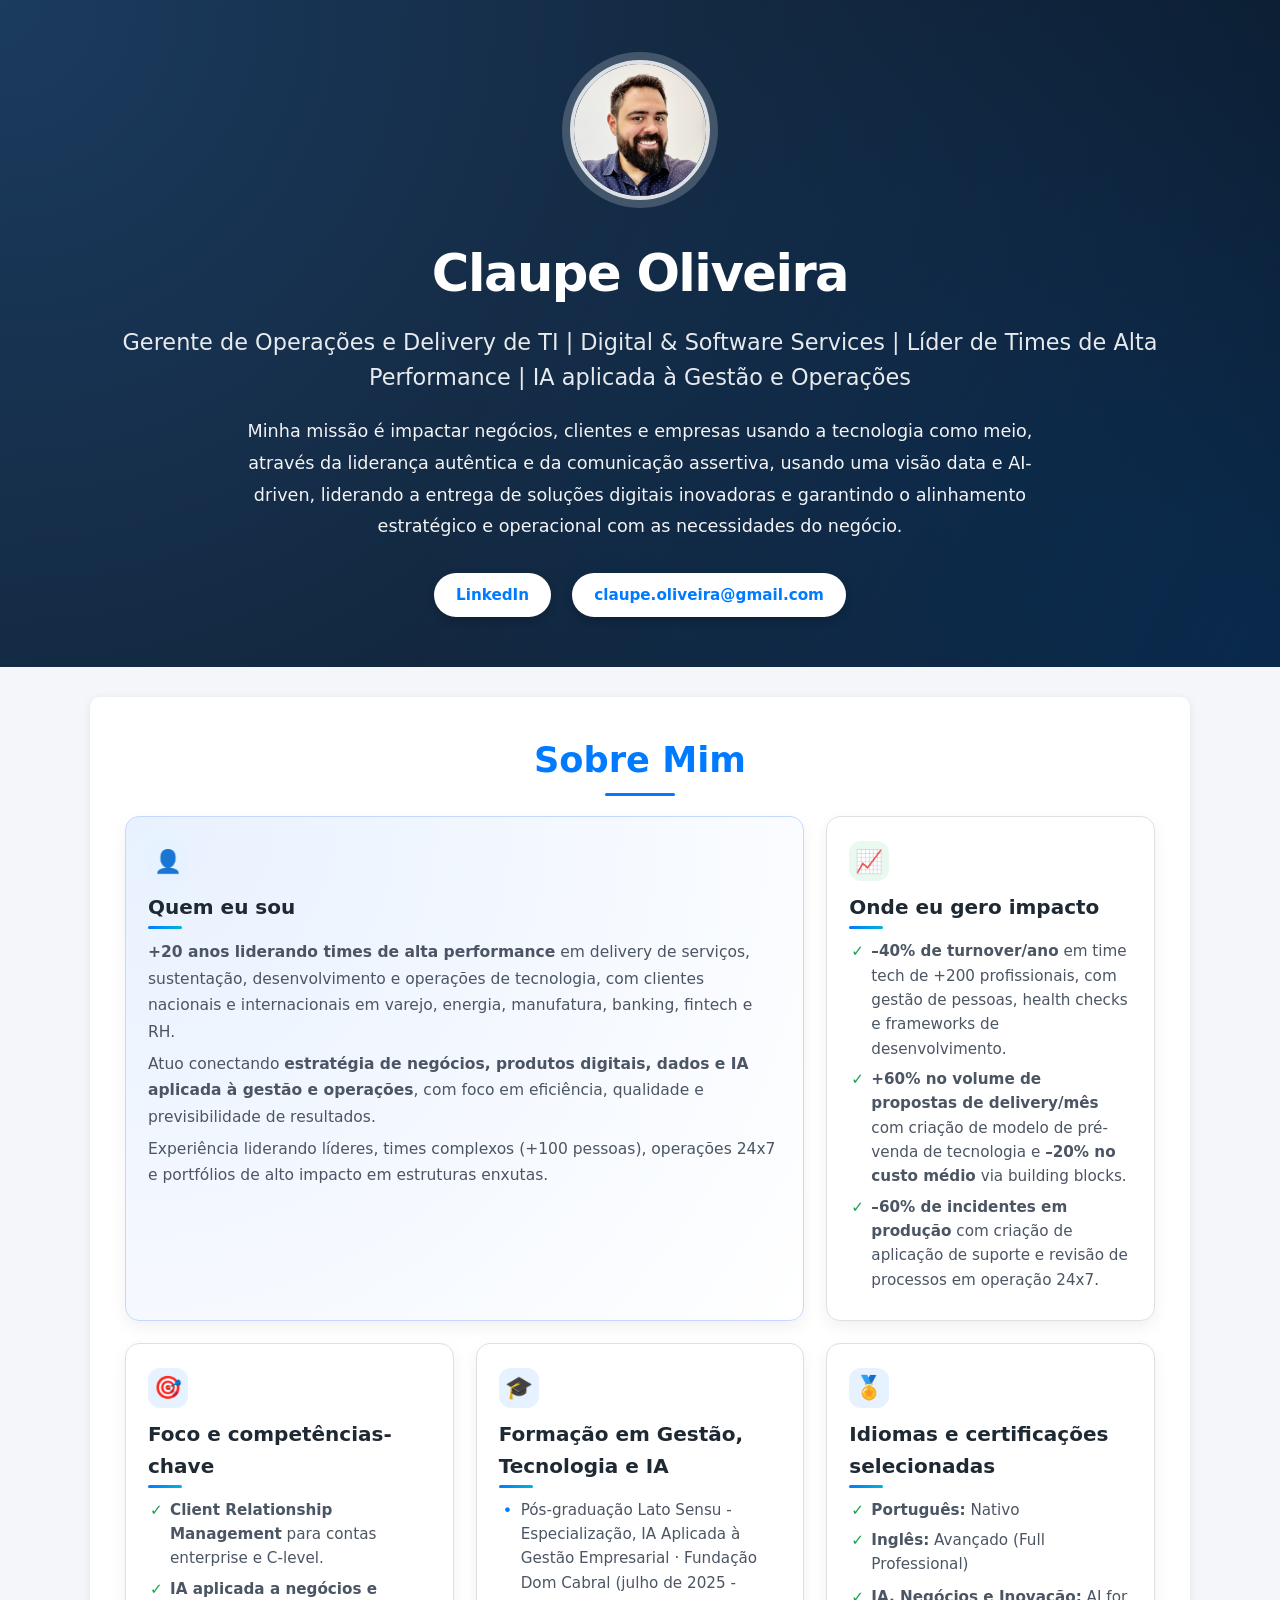
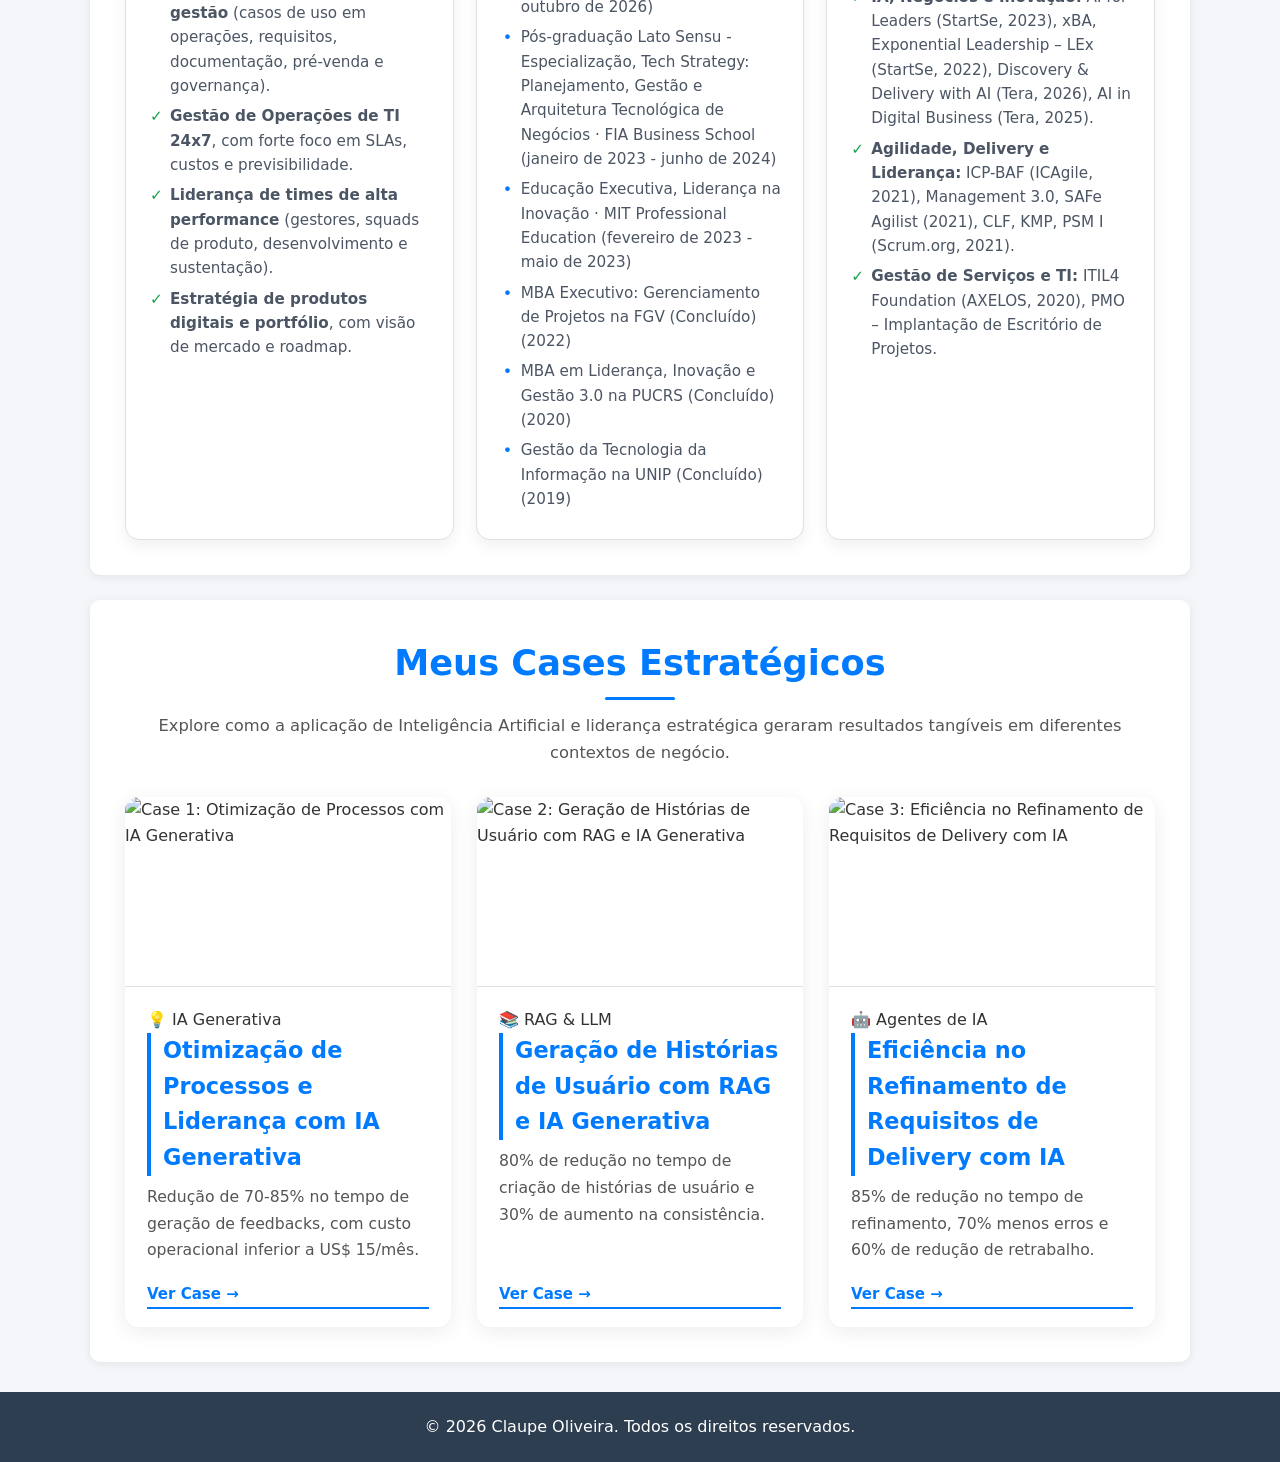
==== commit c1ba4ce3: "Update index.html" ====
--- a/public/index.html
+++ b/public/index.html
@@ -8,7 +8,7 @@
     <link rel="icon" href="assets/favicon.ico" type="image/x-icon">
 </head>
 <body>
-    <header class="hero">
+    <header id="main-header" class="hero"> <!-- Adicionado id="main-header" -->
         <div class="container">
             <img src="assets/profile-picture.jpg" alt="Claupe Oliveira" class="profile-pic">
             <h1>Claupe Oliveira</h1>
@@ -21,115 +21,126 @@
         </div>
     </header>
 
-    <main class="container">
-        <!-- SOBRE MIM -->
-        <section id="about" class="section-content">
-            <h2>Sobre Mim</h2>
-            <div class="about-grid">
-                <!-- Card 1: Quem eu sou -->
-                <div class="about-item about-highlight">
-                    <div class="card-icon">👤</div>
-                    <h3>Quem eu sou</h3>
-                    <p><strong>+20 anos liderando times de alta performance</strong> em delivery de serviços, sustentação, desenvolvimento e operações de tecnologia, com clientes nacionais e internacionais em varejo, energia, manufatura, banking, fintech e RH.</p>
-                    <p>Atuo conectando <strong>estratégia de negócios, produtos digitais, dados e IA aplicada à gestão e operações</strong>, com foco em eficiência, qualidade e previsibilidade de resultados.</p>
-                    <p>Experiência liderando líderes, times complexos (+100 pessoas), operações 24x7 e portfólios de alto impacto em estruturas enxutas.</p>
+    <div id="content-wrapper"> <!-- Nova div que envolve o main -->
+        <main class="container">
+            <!-- SOBRE MIM -->
+            <section id="about" class="section-content">
+                <h2>Sobre Mim</h2>
+                <div class="about-grid">
+                    <!-- Card 1: Quem eu sou -->
+                    <div class="about-item about-highlight">
+                        <div class="card-icon">👤</div>
+                        <h3>Quem eu sou</h3>
+                        <p><strong>+20 anos liderando times de alta performance</strong> em delivery de serviços, sustentação, desenvolvimento e operações de tecnologia, com clientes nacionais e internacionais em varejo, energia, manufatura, banking, fintech e RH.</p>
+                        <p>Atuo conectando <strong>estratégia de negócios, produtos digitais, dados e IA aplicada à gestão e operações</strong>, com foco em eficiência, qualidade e previsibilidade de resultados.</p>
+                        <p>Experiência liderando líderes, times complexos (+100 pessoas), operações 24x7 e portfólios de alto impacto em estruturas enxutas.</p>
+                    </div>
+
+                    <!-- Card 2: Onde eu gero impacto -->
+                    <div class="about-item">
+                        <div class="card-icon card-icon-green">📈</div>
+                        <h3>Onde eu gero impacto</h3>
+                        <ul class="bullets-strong">
+                            <li><strong>–40% de turnover/ano</strong> em time tech de +200 profissionais, com gestão de pessoas, health checks e frameworks de desenvolvimento.</li>
+                            <li><strong>+60% no volume de propostas de delivery/mês</strong> com criação de modelo de pré-venda de tecnologia e <strong>–20% no custo médio</strong> via building blocks.</li>
+                            <li><strong>–60% de incidentes em produção</strong> com criação de aplicação de suporte e revisão de processos em operação 24x7.</li>
+                        </ul>
+                    </div>
+
+                    <!-- Card 3: Foco e competências-chave -->
+                    <div class="about-item">
+                        <div class="card-icon">🎯</div>
+                        <h3>Foco e competências-chave</h3>
+                        <ul class="bullets-strong">
+                            <li><strong>Client Relationship Management</strong> para contas enterprise e C-level.</li>
+                            <li><strong>IA aplicada a negócios e gestão</strong> (casos de uso em operações, requisitos, documentação, pré-venda e governança).</li>
+                            <li><strong>Gestão de Operações de TI 24x7</strong>, com forte foco em SLAs, custos e previsibilidade.</li>
+                            <li><strong>Liderança de times de alta performance</strong> (gestores, squads de produto, desenvolvimento e sustentação).</li>
+                            <li><strong>Estratégia de produtos digitais e portfólio</strong>, com visão de mercado e roadmap.</li>
+                        </ul>
+                    </div>
+
+                    <!-- Card 4: Formação em Gestão, Tecnologia e IA -->
+                    <div class="about-item">
+                        <div class="card-icon">🎓</div>
+                        <h3>Formação em Gestão, Tecnologia e IA</h3>
+                        <ul>
+                            <li>Pós-graduação Lato Sensu - Especialização, IA Aplicada à Gestão Empresarial · Fundação Dom Cabral (julho de 2025 - outubro de 2026)</li>
+                            <li>Pós-graduação Lato Sensu - Especialização, Tech Strategy: Planejamento, Gestão e Arquitetura Tecnológica de Negócios · FIA Business School (janeiro de 2023 - junho de 2024)</li>
+                            <li>Educação Executiva, Liderança na Inovação · MIT Professional Education (fevereiro de 2023 - maio de 2023)</li>
+                            <li>MBA Executivo: Gerenciamento de Projetos na FGV (Concluído) (2022)</li>
+                            <li>MBA em Liderança, Inovação e Gestão 3.0 na PUCRS (Concluído) (2020)</li>
+                            <li>Gestão da Tecnologia da Informação na UNIP (Concluído) (2019)</li>
+                        </ul>
+                    </div>
+
+                    <!-- Card 5: Idiomas e certificações selecionadas -->
+                    <div class="about-item">
+                        <div class="card-icon">🏅</div>
+                        <h3>Idiomas e certificações selecionadas</h3>
+                        <ul class="bullets-strong">
+                            <li><strong>Português:</strong> Nativo</li>
+                            <li><strong>Inglês:</strong> Avançado (Full Professional)</li>
+                        </ul>
+                        <ul class="bullets-strong">
+                            <li><strong>IA, Negócios e Inovação:</strong> AI for Leaders (StartSe, 2023), xBA, Exponential Leadership – LEx (StartSe, 2022), Discovery & Delivery with AI (Tera, 2026), AI in Digital Business (Tera, 2025).</li>
+                            <li><strong>Agilidade, Delivery e Liderança:</strong> ICP-BAF (ICAgile, 2021), Management 3.0, SAFe Agilist (2021), CLF, KMP, PSM I (Scrum.org, 2021).</li>
+                            <li><strong>Gestão de Serviços e TI:</strong> ITIL4 Foundation (AXELOS, 2020), PMO – Implantação de Escritório de Projetos.</li>
+                        </ul>
+                    </div>
                 </div>
+            </section>
 
-                <!-- Card 2: Onde eu gero impacto -->
-                <div class="about-item">
-                    <div class="card-icon card-icon-green">📈</div>
-                    <h3>Onde eu gero impacto</h3>
-                    <ul class="bullets-strong">
-                        <li><strong>–40% de turnover/ano</strong> em time tech de +200 profissionais, com gestão de pessoas, health checks e frameworks de desenvolvimento.</li>
-                        <li><strong>+60% no volume de propostas de delivery/mês</strong> com criação de modelo de pré-venda de tecnologia e <strong>–20% no custo médio</strong> via building blocks.</li>
-                        <li><strong>–60% de incidentes em produção</strong> com criação de aplicação de suporte e revisão de processos em operação 24x7.</li>
-                    </ul>
+            <section id="cases-overview" class="section-content">
+                <h2>Meus Cases Estratégicos</h2>
+                <p class="case-intro">Explore como a aplicação de Inteligência Artificial e liderança estratégica geraram resultados tangíveis em diferentes contextos de negócio.</p>
+                <div class="cases-grid">
+                    <a href="case1.html" class="case-card">
+                        <img src="assets/cases/case1-card.jpg" alt="Case 1: Otimização de Processos com IA Generativa">
+                        <div class="card-content">
+                            <div class="card-badge">
+                            <span class="badge-icon">💡</span>
+                            <span class="badge-text">IA Generativa</span>
+                            </div>
+                            <h3>Otimização de Processos e Liderança com IA Generativa</h3>
+                            <p>Redução de 70-85% no tempo de geração de feedbacks, com custo operacional inferior a US$ 15/mês.</p>
+                            <span class="call-to-action">Ver Case →</span>
+                        </div>
+                    </a>
+                    <a href="case2.html" class="case-card">
+                        <img src="assets/cases/case2-card.jpg" alt="Case 2: Geração de Histórias de Usuário com RAG e IA Generativa">
+                        <div class="card-content">
+                            <div class="card-badge">
+                            <span class="badge-icon">📚</span>
+                            <span class="badge-text">RAG & LLM</span>
+                            </div>
+                            <h3>Geração de Histórias de Usuário com RAG e IA Generativa</h3>
+                            <p>80% de redução no tempo de criação de histórias de usuário e 30% de aumento na consistência.</p>
+                            <span class="call-to-action">Ver Case →</span>
+                        </div>
+                    </a>
+                    <a href="case3.html" class="case-card">
+                        <img src="assets/cases/case3-card.jpg" alt="Case 3: Eficiência no Refinamento de Requisitos de Delivery com IA">
+                        <div class="card-content">
+                            <div class="card-badge">
+                            <span class="badge-icon">🤖</span>
+                            <span class="badge-text">Agentes de IA</span>
+                            </div>
+                            <h3>Eficiência no Refinamento de Requisitos de Delivery com IA</h3>
+                            <p>85% de redução no tempo de refinamento, 70% menos erros e 60% de redução de retrabalho.</p>
+                            <span class="call-to-action">Ver Case →</span>
+                        </div>
+                    </a>
                 </div>
+            </section>
+        </main>
 
-                <!-- Card 3: Foco e competências-chave -->
-                <div class="about-item">
-                    <div class="card-icon">🎯</div>
-                    <h3>Foco e competências-chave</h3>
-                    <ul class="bullets-strong">
-                        <li><strong>Client Relationship Management</strong> para contas enterprise e C-level.</li>
-                        <li><strong>IA aplicada a negócios e gestão</strong> (casos de uso em operações, requisitos, documentação, pré-venda e governança).</li>
-                        <li><strong>Gestão de Operações de TI 24x7</strong>, com forte foco em SLAs, custos e previsibilidade.</li>
-                        <li><strong>Liderança de times de alta performance</strong> (gestores, squads de produto, desenvolvimento e sustentação).</li>
-                        <li><strong>Estratégia de produtos digitais e portfólio</strong>, com visão de mercado e roadmap.</li>
-                    </ul>
-                </div>
-
-                <!-- Card 4: Formação em Gestão, Tecnologia e IA -->
-                <div class="about-item">
-                    <div class="card-icon">🎓</div>
-                    <h3>Formação em Gestão, Tecnologia e IA</h3>
-                    <ul>
-                        <li>Pós-graduação Lato Sensu - Especialização, IA Aplicada à Gestão Empresarial · Fundação Dom Cabral (julho de 2025 - outubro de 2026)</li>
-                        <li>Pós-graduação Lato Sensu - Especialização, Tech Strategy: Planejamento, Gestão e Arquitetura Tecnológica de Negócios · FIA Business School (janeiro de 2023 - junho de 2024)</li>
-                        <li>Educação Executiva, Liderança na Inovação · MIT Professional Education (fevereiro de 2023 - maio de 2023)</li>
-                        <li>MBA Executivo: Gerenciamento de Projetos na FGV (Concluído) (2022)</li>
-                        <li>MBA em Liderança, Inovação e Gestão 3.0 na PUCRS (Concluído) (2020)</li>
-                        <li>Gestão da Tecnologia da Informação na UNIP (Concluído) (2019)</li>
-                    </ul>
-                </div>
-
-                <!-- Card 5: Idiomas e certificações selecionadas -->
-                <div class="about-item">
-                    <div class="card-icon">🏅</div>
-                    <h3>Idiomas e certificações selecionadas</h3>
-                    <ul class="bullets-strong">
-                        <li><strong>Português:</strong> Nativo</li>
-                        <li><strong>Inglês:</strong> Avançado (Full Professional)</li>
-                    </ul>
-                    <ul class="bullets-strong">
-                        <li><strong>IA, Negócios e Inovação:</strong> AI for Leaders (StartSe, 2023), xBA, Exponential Leadership – LEx (StartSe, 2022), Discovery & Delivery with AI (Tera, 2026), AI in Digital Business (Tera, 2025).</li>
-                        <li><strong>Agilidade, Delivery e Liderança:</strong> ICP-BAF (ICAgile, 2021), Management 3.0, SAFe Agilist (2021), CLF, KMP, PSM I (Scrum.org, 2021).</li>
-                        <li><strong>Gestão de Serviços e TI:</strong> ITIL4 Foundation (AXELOS, 2020), PMO – Implantação de Escritório de Projetos.</li>
-                    </ul>
-                </div>
+        <footer>
+            <div class="container">
+                <p>&copy; 2026 Claupe Oliveira. Todos os direitos reservados.</p>
             </div>
-        </section>
-
-        <!-- CARDS DE CASES -->
-        <section id="cases-overview" class="section-content">
-            <h2>Meus Cases Estratégicos</h2>
-            <p class="case-intro">Explore como a aplicação de Inteligência Artificial e liderança estratégica geraram resultados tangíveis em diferentes contextos de negócio.</p>
-            <div class="cases-grid">
-                <a href="case1.html" class="case-card">
-                    <div class="case-card-badge">⚙️ Operações & IA Generativa</div>
-                    <img src="assets/cases/case1-card.jpg" alt="Case 1: Otimização de Processos com IA Generativa">
-                    <div class="card-content">
-                        <h3>Otimização de Processos e Liderança com IA Generativa</h3>
-                        <p>Redução de 70-85% no tempo de geração de feedbacks, com custo operacional inferior a US$ 15/mês.</p>
-                        <span class="call-to-action">Ver Case →</span>
-                    </div>
-                </a>
-                <a href="case2.html" class="case-card">
-                    <div class="case-card-badge case-card-badge-purple">🧠 RAG & Stories de Usuário</div>
-                    <img src="assets/cases/case2-card.jpg" alt="Case 2: Geração de Histórias de Usuário com RAG e IA Generativa">
-                    <div class="card-content">
-                        <h3>Geração de Histórias de Usuário com RAG e IA Generativa</h3>
-                        <p>80% de redução no tempo de criação de histórias de usuário e 30% de aumento na consistência.</p>
-                        <span class="call-to-action">Ver Case →</span>
-                    </div>
-                </a>
-                <a href="case3.html" class="case-card">
-                    <div class="case-card-badge case-card-badge-green">🤝 Agentes de IA & Delivery</div>
-                    <img src="assets/cases/case3-card.jpg" alt="Case 3: Eficiência no Refinamento de Requisitos de Delivery com IA">
-                    <div class="card-content">
-                        <h3>Eficiência no Refinamento de Requisitos de Delivery com IA</h3>
-                        <p>85% de redução no tempo de refinamento, 70% menos erros e 60% de redução de retrabalho.</p>
-                        <span class="call-to-action">Ver Case →</span>
-                    </div>
-                </a>
-            </div>
-        </section>
-    </main>
-
-    <footer>
-        <div class="container">
-            <p>&copy; 2026 Claupe Oliveira. Todos os direitos reservados.</p>
-        </div>
-    </footer>
+        </footer>
+    </div> <!-- Fim da nova div que envolve o main -->
+    <script src="js/script.js"></script>
 </body>
 </html>
--- a/public/css/style.css
+++ b/public/css/style.css
@@ -1,101 +1,83 @@
-/* Variáveis CSS */
+/* Variáveis globais */
 :root {
-    --primary-color: #007bff; /* Azul vibrante */
-    --secondary-color: #6c757d; /* Cinza para detalhes */
-    --dark-color: #2c3e50; /* Azul escuro para texto principal/footer */
-    --light-bg: #f8f9fa; /* Fundo claro */
+    --primary-color: #007bff;
+    --primary-light: #e6f2ff;
+    --dark-color: #2c3e50;
+    --text-color: #333333;
+    --bg-color: #f4f6f9;
     --white-color: #ffffff;
     --border-color: #e0e0e0;
-    --shadow-light: rgba(0, 0, 0, 0.08);
-    --shadow-medium: rgba(0, 0, 0, 0.15);
-}
-
-/* Reset Básico e Fontes */
+    --shadow-light: rgba(15, 23, 42, 0.08);
+    --shadow-medium: rgba(15, 23, 42, 0.16);
+    --accent-green: #16a34a;
+    --accent-purple: #7c3aed;
+}
+
+/* Reset básico */
 * {
+    box-sizing: border-box;
     margin: 0;
     padding: 0;
-    box-sizing: border-box;
 }
 
 body {
-    font-family: 'Segoe UI', Roboto, 'Helvetica Neue', Arial, sans-serif;
+    font-family: system-ui, -apple-system, BlinkMacSystemFont, "Segoe UI", sans-serif;
+    background-color: var(--bg-color);
+    color: var(--text-color);
     line-height: 1.6;
-    color: var(--dark-color);
-    background-color: var(--light-bg);
-    -webkit-font-smoothing: antialiased;
-    scroll-behavior: smooth;
-}
-
+}
+
+/* Container padrão */
 .container {
-    max-width: 1200px;
+    width: 90%;
+    max-width: 1100px;
     margin: 0 auto;
-    padding: 0 25px;
-}
-
-a {
-    color: var(--primary-color);
-    text-decoration: none;
-    transition: color 0.3s ease;
-}
-
-a:hover {
-    color: #0056b3;
-}
-
-/* Hero Section (Capa) */
+}
+
+/* Cabeçalho principal (hero) */
 .hero {
-    background: linear-gradient(135deg, #007bff 0%, #00b4d8 100%);
+    background: radial-gradient(circle at top left, #1b3b5f, #0b1724);
     color: var(--white-color);
     text-align: center;
-    padding: 80px 0 60px;
-    box-shadow: 0 4px 15px var(--shadow-medium);
+    padding: 60px 0 50px;
+    margin-bottom: 30px;
     position: relative;
     overflow: hidden;
-}
-
-.hero::before {
-    content: '';
-    position: absolute;
-    top: -50px;
-    left: -50px;
-    width: 200px;
-    height: 200px;
-    background: rgba(255, 255, 255, 0.1);
-    border-radius: 50%;
-    transform: rotate(45deg);
 }
 
 .hero::after {
     content: '';
     position: absolute;
-    bottom: -50px;
-    right: -50px;
-    width: 250px;
-    height: 250px;
-    background: rgba(255, 255, 255, 0.08);
-    border-radius: 50%;
-    transform: rotate(-30deg);
-}
-
-.hero .profile-pic {
-    width: 150px;
-    height: 150px;
+    inset: 0;
+    background: radial-gradient(circle at bottom right, rgba(0, 123, 255, 0.2), transparent 60%);
+    opacity: 0.9;
+    pointer-events: none;
+}
+
+.hero .container {
+    position: relative;
+    z-index: 1;
+}
+
+.profile-pic {
+    width: 140px;
+    height: 140px;
     border-radius: 50%;
     object-fit: cover;
-    border: 5px solid var(--white-color);
+    border: 4px solid rgba(255, 255, 255, 0.85);
     margin-bottom: 25px;
     box-shadow: 0 0 0 8px rgba(255, 255, 255, 0.2);
 }
 
 .hero h1 {
-    font-size: 3.5em;
+    font-size: 3.2em;
     margin-bottom: 10px;
     font-weight: 700;
     letter-spacing: -0.03em;
 }
 
 .hero .subtitle {
-    font-size: 1.5em;
+    font-size: 1.4em;
     font-weight: 300;
     margin-bottom: 20px;
     opacity: 0.9;
@@ -104,7 +86,7 @@
 .hero .mission {
     max-width: 800px;
     margin: 0 auto 30px;
-    font-size: 1.15em;
+    font-size: 1.1em;
     line-height: 1.8;
     opacity: 0.95;
 }
@@ -113,10 +95,12 @@
     display: inline-block;
     background-color: var(--white-color);
     color: var(--primary-color);
-    padding: 12px 25px;
+    padding: 10px 22px;
     border-radius: 30px;
-    margin: 0 10px;
+    margin: 0 8px;
     font-weight: 600;
+    font-size: 0.95em;
+    text-decoration: none;
     transition: background-color 0.3s ease, color 0.3s ease, transform 0.2s ease;
     box-shadow: 0 4px 10px rgba(0, 0, 0, 0.2);
 }
@@ -124,97 +108,91 @@
 .hero .contact-info a:hover {
     background-color: #e9ecef;
     color: #0056b3;
-    transform: translateY(-3px);
-}
-
-/* Cabeçalho das Páginas de Case */
+    transform: translateY(-2px);
+}
+
+/* Cabeçalho das páginas de Case */
 .case-header {
     background: var(--dark-color);
     color: var(--white-color);
-    padding: 20px 0;
+    padding: 18px 0;
     box-shadow: 0 2px 5px rgba(0, 0, 0, 0.2);
+}
+
+.case-header .container {
     display: flex;
     align-items: center;
     justify-content: space-between;
     flex-wrap: wrap;
-}
-
-.case-header .container {
+    gap: 15px;
+}
+
+.case-header .header-content {
     display: flex;
     align-items: center;
-    justify-content: space-between;
-    flex-wrap: wrap;
-    gap: 20px;
-}
-
-.case-header .header-content {
-    display: flex;
-    align-items: center;
-    gap: 15px;
-}
-
-.case-header .profile-pic-small {
-    width: 60px;
-    height: 60px;
+    gap: 12px;
+}
+
+.profile-pic-small {
+    width: 56px;
+    height: 56px;
     border-radius: 50%;
     object-fit: cover;
     border: 2px solid var(--white-color);
 }
 
 .case-header h2 {
-    font-size: 1.8em;
+    font-size: 1.6em;
     margin: 0;
-    color: var(--white-color);
-}
-
-.case-header .header-subtitle {
+}
+
+.header-subtitle {
     font-size: 0.9em;
-    margin: 0;
     opacity: 0.8;
 }
 
 .case-nav {
     display: flex;
-    gap: 10px;
+    gap: 8px;
     flex-wrap: wrap;
 }
 
-.case-nav .nav-button {
+.nav-button {
     background-color: var(--primary-color);
     color: var(--white-color);
-    padding: 10px 15px;
+    padding: 8px 14px;
     border-radius: 5px;
     text-decoration: none;
-    font-weight: bold;
+    font-weight: 600;
     font-size: 0.9em;
     transition: background-color 0.3s ease;
 }
 
-.case-nav .nav-button:hover {
+.nav-button:hover {
     background-color: #0056b3;
 }
 
-/* Seções de Conteúdo */
+/* Seções de conteúdo (cards grandes brancos) */
 .section-content {
     background-color: var(--white-color);
-    padding: 40px;
-    margin: 30px 0;
-    border-radius: 8px;
+    padding: 35px;
+    margin: 25px 0;
+    border-radius: 10px;
     box-shadow: 0 2px 10px var(--shadow-light);
 }
 
 .section-content h1 {
-    font-size: 3em;
+    font-size: 2.6em;
     color: var(--primary-color);
-    margin-bottom: 25px;
+    margin-bottom: 20px;
     text-align: center;
     position: relative;
 }
 
 .section-content h2 {
-    font-size: 2.5em;
+    font-size: 2.2em;
     color: var(--primary-color);
-    margin-bottom: 25px;
+    margin-bottom: 20px;
     text-align: center;
     position: relative;
 }
@@ -222,68 +200,43 @@
 .section-content h1::after,
 .section-content h2::after {
     content: '';
-    width: 80px;
-    height: 4px;
+    width: 70px;
+    height: 3px;
     background-color: var(--primary-color);
     position: absolute;
-    bottom: -10px;
+    bottom: -8px;
     left: 50%;
     transform: translateX(-50%);
     border-radius: 2px;
 }
 
 .section-content h3 {
-    font-size: 1.8em;
+    font-size: 1.6em;
     color: var(--dark-color);
-    margin-top: 30px;
-    margin-bottom: 15px;
+    margin-top: 25px;
+    margin-bottom: 12px;
     border-left: 4px solid var(--primary-color);
-    padding-left: 15px;
-}
-
-.section-content h4 {
-    font-size: 1.4em;
-    color: var(--primary-color);
-    margin-top: 25px;
-    margin-bottom: 10px;
-}
-
-.section-content h5 {
-    font-size: 1.2em;
-    color: var(--dark-color);
-    margin-top: 15px;
-    margin-bottom: 8px;
+    padding-left: 12px;
 }
 
 .section-content p {
-    margin-bottom: 15px;
-    font-size: 1.05em;
+    margin-bottom: 12px;
+    font-size: 1.02em;
     line-height: 1.7;
 }
 
-.section-content ul {
-    list-style: disc;
-    margin-left: 25px;
-    margin-bottom: 15px;
-}
-
-.section-content ul li {
-    margin-bottom: 8px;
-    font-size: 1.05em;
-}
-
-/* Grid para "Sobre Mim" (Cards Refinados) */
+/* Grid "Sobre Mim" com cards + ícones */
 .about-grid {
     display: grid;
-    grid-template-columns: repeat(auto-fit, minmax(300px, 1fr));
-    gap: 25px;
-    margin-top: 30px;
+    grid-template-columns: repeat(auto-fit, minmax(280px, 1fr));
+    gap: 22px;
+    margin-top: 28px;
 }
 
 .about-item {
     background-color: var(--white-color);
-    padding: 28px;
-    border-radius: 12px;
+    padding: 24px 22px 22px;
+    border-radius: 14px;
     border: 1px solid var(--border-color);
     box-shadow: 0 6px 16px rgba(15, 23, 42, 0.06);
     transition: transform 0.3s ease, box-shadow 0.3s ease, border-color 0.3s ease;
@@ -291,22 +244,20 @@
     overflow: hidden;
 }
 
+/* “Glow” leve no hover */
 .about-item::before {
     content: '';
     position: absolute;
-    top: 0;
-    left: 0;
-    width: 100%;
-    height: 100%;
-    background: linear-gradient(45deg, rgba(0, 123, 255, 0.05), rgba(0, 180, 216, 0.05));
+    inset: 0;
+    background: radial-gradient(circle at top left, rgba(0, 123, 255, 0.07), transparent 60%);
     opacity: 0;
     transition: opacity 0.3s ease;
     z-index: 0;
 }
 
 .about-item:hover {
-    transform: translateY(-6px);
-    box-shadow: 0 14px 30px rgba(15, 23, 42, 0.12);
+    transform: translateY(-5px);
+    box-shadow: 0 12px 28px rgba(15, 23, 42, 0.14);
     border-color: #c8d6ff;
 }
 
@@ -315,23 +266,44 @@
 }
 
 /* Card destaque (primeiro) */
-.about-item.about-highlight {
+.about-highlight {
     grid-column: span 2;
     background: radial-gradient(circle at top left, #e8f1ff, #ffffff);
     border: 1px solid #c5d8ff;
 }
 
+/* Área do ícone dentro do card */
+.card-icon {
+    width: 40px;
+    height: 40px;
+    border-radius: 12px;
+    background: var(--primary-light);
+    display: flex;
+    align-items: center;
+    justify-content: center;
+    font-size: 1.4em;
+    margin-bottom: 10px;
+    color: var(--primary-color);
+    position: relative;
+    z-index: 1;
+}
+
+.card-icon-green {
+    background: #e9f9ef;
+    color: var(--accent-green);
+}
+
 /* Título do card */
 .about-item h3 {
-    font-size: 1.35em;
+    font-size: 1.25em;
     color: #1f2933;
     margin-top: 0;
-    margin-bottom: 14px;
-    text-align: left;
-    position: relative;
-    padding-bottom: 8px;
-    border-left: none; /* Remove a borda azul padrão de h3 */
+    margin-bottom: 10px;
+    position: relative;
+    padding-bottom: 6px;
+    border-left: none;
     padding-left: 0;
+    z-index: 1;
 }
 
 .about-item h3::after {
@@ -339,7 +311,7 @@
     position: absolute;
     left: 0;
     bottom: 0;
-    width: 36px;
+    width: 34px;
     height: 3px;
     border-radius: 999px;
     background: linear-gradient(90deg, var(--primary-color), #00b4d8);
@@ -347,57 +319,67 @@
 
 /* Texto interno */
 .about-item p {
-    font-size: 0.98em;
+    font-size: 0.97em;
     color: #4b5563;
-    margin-bottom: 8px;
-}
-
-/* Listas “refinadas” */
+    margin-bottom: 6px;
+    position: relative;
+    z-index: 1;
+}
+
+/* Listas nos cards */
 .about-item ul {
     list-style: none;
-    margin: 10px 0 0 0;
+    margin: 8px 0 0 0;
     padding: 0;
-}
-
-.about-item ul li {
-    margin-bottom: 8px;
+    position: relative;
+    z-index: 1;
+}
+
+.about-item li {
+    margin-bottom: 6px;
     padding-left: 22px;
     position: relative;
-    font-size: 0.96em;
+    font-size: 0.95em;
     color: #4b5563;
 }
 
-/* Bolinha normal azul */
-.about-item ul li::before {
+/* Bolinha padrão azul */
+.about-item li::before {
     content: '•';
     position: absolute;
     left: 4px;
     top: 0;
     color: var(--primary-color);
-    font-size: 1.1em;
-}
-
-/* Bullets com cheque verde para itens de impacto */
+    font-size: 1.05em;
+}
+
+/* Bullets de impacto (check verde) */
 .bullets-strong li::before {
     content: '✓';
-    color: #16a34a;
+    color: var(--accent-green);
     font-size: 1em;
     font-weight: 700;
     left: 2px;
 }
 
-
-/* Grid de Cards para Cases na Home */
+/* Grid de cards de cases na home */
 .cases-grid {
     display: grid;
-    grid-template-columns: repeat(auto-fit, minmax(300px, 1fr));
-    gap: 30px;
-    margin-top: 40px;
+    grid-template-columns: repeat(auto-fit, minmax(290px, 1fr));
+    gap: 26px;
+    margin-top: 30px;
+}
+
+.case-intro {
+    text-align: center;
+    font-size: 1.02em;
+    color: #555;
+    margin-top: 10px;
 }
 
 .case-card {
     background-color: var(--white-color);
-    border-radius: 12px;
+    border-radius: 14px;
     box-shadow: 0 5px 20px var(--shadow-light);
     overflow: hidden;
     text-decoration: none;
@@ -405,134 +387,144 @@
     transition: transform 0.3s ease, box-shadow 0.3s ease;
     display: flex;
     flex-direction: column;
+    position: relative;
 }
 
 .case-card:hover {
-    transform: translateY(-10px);
-    box-shadow: 0 10px 30px var(--shadow-medium);
+    transform: translateY(-8px);
+    box-shadow: 0 10px 28px var(--shadow-medium);
+}
+
+/* Badge com ícone e contexto do case */
+.case-card-badge {
+    position: absolute;
+    top: 10px;
+    left: 12px;
+    background: rgba(0, 123, 255, 0.95);
+    color: var(--white-color);
+    padding: 5px 10px;
+    border-radius: 999px;
+    font-size: 0.8em;
+    font-weight: 600;
+    z-index: 2;
+}
+
+.case-card-badge-purple {
+    background: rgba(124, 58, 237, 0.95);
+}
+
+.case-card-badge-green {
+    background: rgba(22, 163, 74, 0.95);
 }
 
 .case-card img {
     width: 100%;
-    height: 200px;
+    height: 190px;
     object-fit: cover;
     border-bottom: 1px solid var(--border-color);
 }
 
-.case-card .card-content {
-    padding: 25px;
+.card-content {
+    padding: 20px 22px 18px;
     flex-grow: 1;
     display: flex;
     flex-direction: column;
 }
 
-.case-card h3 {
-    font-size: 1.6em;
+.card-content h3 {
+    font-size: 1.4em;
     color: var(--primary-color);
-    margin-top: 0;
-    margin-bottom: 10px;
-    border-left: none;
-    padding-left: 0;
-    text-align: left;
-}
-
-.case-card h3::after { /* Remove o underline padrão de h3 */
-    content: none;
-}
-
-.case-card p {
-    font-size: 1em;
+    margin: 0 0 8px 0;
+}
+
+.card-content p {
+    font-size: 0.98em;
     color: #555;
-    margin-bottom: 20px;
+    margin-bottom: 18px;
     flex-grow: 1;
 }
 
-.case-card .call-to-action {
+.call-to-action {
     display: inline-block;
     color: var(--primary-color);
-    font-weight: bold;
+    font-weight: 600;
     text-decoration: none;
     border-bottom: 2px solid var(--primary-color);
-    padding-bottom: 2px;
-    transition: color 0.3s ease, border-bottom 0.3s ease;
-}
-
-.case-card .call-to-action:hover {
+    padding-bottom: 1px;
+    font-size: 0.94em;
+}
+
+.call-to-action:hover {
     color: #0056b3;
     border-bottom-color: #0056b3;
 }
 
-
-/* Seções de Cases (detalhe) */
+/* Seções de cases (páginas internas) */
 .case-section .case-intro {
     font-style: italic;
     color: #555;
     text-align: center;
-    margin-bottom: 30px;
-    font-size: 1.1em;
-}
-
-.case-section .case-image {
+    margin-bottom: 25px;
+    font-size: 1.03em;
+}
+
+.case-image {
     max-width: 100%;
     height: auto;
     display: block;
-    margin: 30px auto;
+    margin: 24px auto;
     border-radius: 8px;
     box-shadow: 0 4px 15px var(--shadow-light);
 }
 
-.case-section .case-image.small-image {
-    max-width: 80%; /* Imagens menores para fluxos detalhados */
-}
-
-.case-section .image-caption {
+.small-image {
+    max-width: 80%;
+}
+
+.image-caption {
     text-align: center;
     font-style: italic;
     color: #777;
-    margin-top: -20px;
-    margin-bottom: 30px;
-    font-size: 0.95em;
+    margin-top: -14px;
+    margin-bottom: 20px;
+    font-size: 0.92em;
 }
 
 /* Tabelas */
 .table-responsive {
     overflow-x: auto;
-    margin-bottom: 20px;
+    margin-bottom: 18px;
 }
 
 table {
     width: 100%;
     border-collapse: collapse;
-    margin: 20px 0;
+    margin: 16px 0;
     font-size: 0.95em;
 }
 
-table th, table td {
+th, td {
     border: 1px solid #ddd;
-    padding: 12px 15px;
+    padding: 10px 12px;
     text-align: left;
 }
 
-table th {
+th {
     background-color: var(--primary-color);
     color: var(--white-color);
-    font-weight: bold;
-}
-
-table tr:nth-child(even) {
-    background-color: #f2f2f2;
-}
-
-table tr:hover {
-    background-color: #e9e9e9;
-}
-
-/* Abordagens Técnicas */
+    font-weight: 600;
+}
+
+tr:nth-child(even) {
+    background-color: #f5f5f5;
+}
+
+/* Abordagens técnicas */
 .architecture-approach {
     background: #f8f9fa;
     border-radius: 12px;
-    padding: 25px;
-    margin: 20px 0;
+    padding: 20px;
+    margin: 18px 0;
     box-shadow: 0 3px 6px var(--shadow-light);
 }
 
@@ -541,184 +533,57 @@
     flex-wrap: wrap;
     justify-content: space-between;
     align-items: center;
-    margin-bottom: 15px;
     gap: 10px;
+    margin-bottom: 10px;
+}
+
+.tech-stack,
+.use-case {
+    padding: 4px 10px;
+    border-radius: 999px;
+    font-size: 0.85em;
+    font-weight: 600;
+    color: var(--white-color);
 }
 
 .tech-stack {
     background: var(--primary-color);
-    color: var(--white-color);
-    padding: 5px 10px;
-    border-radius: 20px;
-    font-size: 0.9em;
-    font-weight: bold;
 }
 
 .use-case {
-    background: #28a745;
-    color: var(--white-color);
-    padding: 5px 10px;
-    border-radius: 20px;
-    font-size: 0.9em;
-    font-weight: bold;
+    background: var(--accent-green);
 }
 
 .flow-steps {
     display: grid;
-    grid-template-columns: repeat(auto-fit, minmax(250px, 1fr));
-    gap: 20px;
-    margin-top: 20px;
+    grid-template-columns: repeat(auto-fit, minmax(230px, 1fr));
+    gap: 16px;
+    margin-top: 14px;
 }
 
 .flow-steps .step {
     background-color: var(--white-color);
-    padding: 20px;
+    padding: 14px;
     border-radius: 8px;
     border: 1px solid #e0e0e0;
-    box-shadow: 0 1px 3px rgba(0,0,0,0.05);
-}
-
-.flow-steps .step h5 {
-    color: var(--primary-color);
-    margin-top: 0;
-    margin-bottom: 10px;
-}
-
-/* Roadmap de Evolução */
+}
+
+/* Roadmap */
 .roadmap {
     display: flex;
     flex-wrap: wrap;
     justify-content: center;
     align-items: center;
-    margin: 40px 0;
-    text-align: center;
+    margin: 30px 0;
+    gap: 8px;
 }
 
 .roadmap-step {
     flex: 1;
     min-width: 200px;
-    padding: 20px;
+    padding: 16px;
     background-color: #e6f2ff;
     border-radius: 8px;
-    margin: 10px;
-    box-shadow: 0 2px 5px rgba(0,0,0,0.05);
-}
-
-.roadmap-step h4 {
-    color: #0056b3;
-    margin-top: 0;
-    margin-bottom: 5px;
-}
-
-.roadmap-step p {
-    font-size: 0.95em;
-    color: #555;
-    margin-bottom: 5px;
-}
-
-.roadmap-arrow {
-    font-size: 2em;
-    color: var(--primary-color);
-    margin: 0 10px;
-}
-
-/* Lições Aprendidas */
-.lessons-learned {
-    background-color: #f0f8ff;
-    border-left: 5px solid var(--primary-color);
-    padding: 20px;
-    margin-top: 30px;
-    border-radius: 8px;
-}
-
-.lessons-learned h4 {
-    color: #0056b3;
-    margin-top: 0;
-    margin-bottom: 15px;
-}
-
-.lessons-learned ul {
-    list-style: none;
-    margin-left: 0;
-}
-
-.lessons-learned ul li {
-    margin-bottom: 10px;
-    padding-left: 25px;
-    position: relative;
-    font-size: 1em;
-}
-
-.lessons-learned ul li::before {
-    content: '✓';
-    color: #28a745;
-    font-weight: bold;
-    position: absolute;
-    left: 0;
-}
-
-/* Comparativo Antes e Depois */
-.comparison-grid {
-    display: grid;
-    grid-template-columns: 1fr 1fr;
-    gap: 30px;
-    margin-top: 30px;
-}
-
-.comparison-grid .before,
-.comparison-grid .after {
-    background-color: #f9f9f9;
-    padding: 25px;
-    border-radius: 8px;
-    border: 1px solid #eee;
-    box-shadow: 0 2px 8px rgba(0,0,0,0.05);
-}
-
-.comparison-grid .before h4 {
-    color: #dc3545; /* Vermelho para "Antes" */
-    text-align: center;
-    margin-top: 0;
-}
-
-.comparison-grid .after h4 {
-    color: #28a745; /* Verde para "Depois" */
-    text-align: center;
-    margin-top: 0;
-}
-
-.comparison-grid ul {
-    list-style: none;
-    margin-left: 0;
-}
-
-.comparison-grid ul li {
-    margin-bottom: 8px;
-    padding-left: 20px;
-    position: relative;
-}
-
-.comparison-grid .before ul li::before {
-    content: '✗';
-    color: #dc3545;
-    position: absolute;
-    left: 0;
-    font-weight: bold;
-}
-
-.comparison-grid .after ul li::before {
-    content: '✓';
-    color: #28a745;
-    position: absolute;
-    left: 0;
-    font-weight: bold;
-}
-
-.author-signature {
-    text-align: right;
-    font-style: italic;
-    margin-top: 30px;
-    font-size: 1.1em;
-    color: #555;
 }
 
 /* Footer */
@@ -726,21 +591,25 @@
     background-color: var(--dark-color);
     color: var(--white-color);
     text-align: center;
-    padding: 25px 0;
-    margin-top: 40px;
-    box-shadow: 0 -2px 5px rgba(0, 0, 0, 0.2);
+    padding: 22px 0;
+    margin-top: 30px;
 }
 
 /* Responsividade */
 @media (max-width: 992px) {
+    .about-highlight {
+        grid-column: span 1;
+    }
+
     .case-header .container {
         flex-direction: column;
         text-align: center;
     }
+
     .case-header .header-content {
         flex-direction: column;
-        text-align: center;
-    }
+    }
+
     .case-nav {
         justify-content: center;
     }
@@ -748,51 +617,38 @@
 
 @media (max-width: 768px) {
     .hero h1 {
-        font-size: 2.5em;
+        font-size: 2.3em;
     }
 
     .hero .subtitle {
-        font-size: 1.2em;
+        font-size: 1.1em;
+    }
+
+    .section-content {
+        padding: 24px;
     }
 
     .section-content h1 {
-        font-size: 2.5em;
+        font-size: 2.2em;
     }
 
     .section-content h2 {
         font-size: 2em;
     }
 
-    .section-content h3 {
-        font-size: 1.5em;
-    }
-
-    .about-grid, .cases-grid, .flow-steps, .comparison-grid {
+    .about-grid,
+    .cases-grid {
         grid-template-columns: 1fr;
     }
 
-    .about-item.about-highlight {
-        grid-column: span 1; /* em telas menores ele vira um card normal */
-    }
-
-    .roadmap {
-        flex-direction: column;
-    }
-
-    .roadmap-arrow {
-        transform: rotate(90deg);
-        margin: 10px 0;
-    }
-
-    .approach-header {
-        flex-direction: column;
-        align-items: flex-start;
+    .case-card img {
+        height: 180px;
     }
 }
 
 @media (max-width: 480px) {
     .hero h1 {
-        font-size: 2em;
+        font-size: 1.9em;
     }
 
     .hero .subtitle {
@@ -801,21 +657,6 @@
 
     .hero .contact-info a {
         display: block;
-        margin: 10px auto;
-    }
-
-    .section-content {
-        padding: 20px;
-    }
-
-    .case-header h2 {
-        font-size: 1.5em;
-    }
-    .case-header .header-subtitle {
-        font-size: 0.8em;
-    }
-    .case-nav .nav-button {
-        font-size: 0.8em;
-        padding: 8px 12px;
-    }
-}
+        margin: 8px auto;
+    }
+}
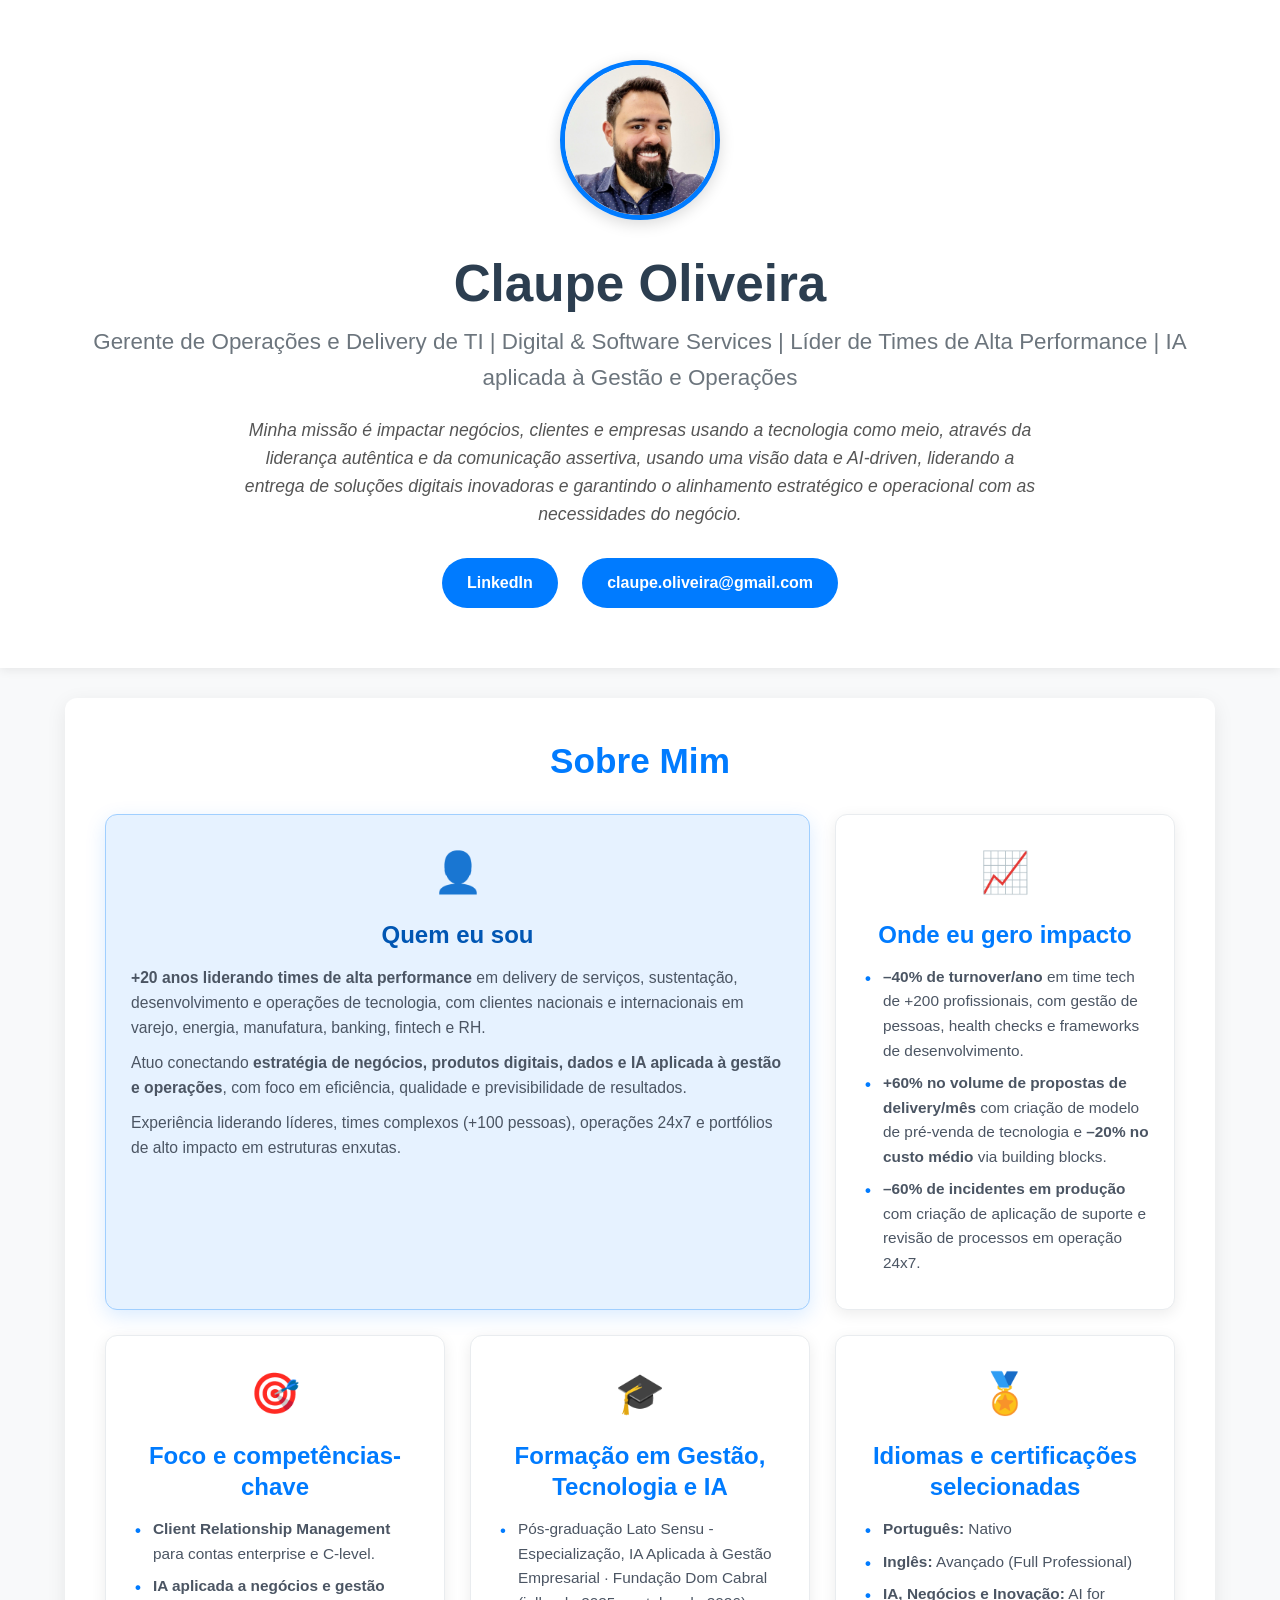
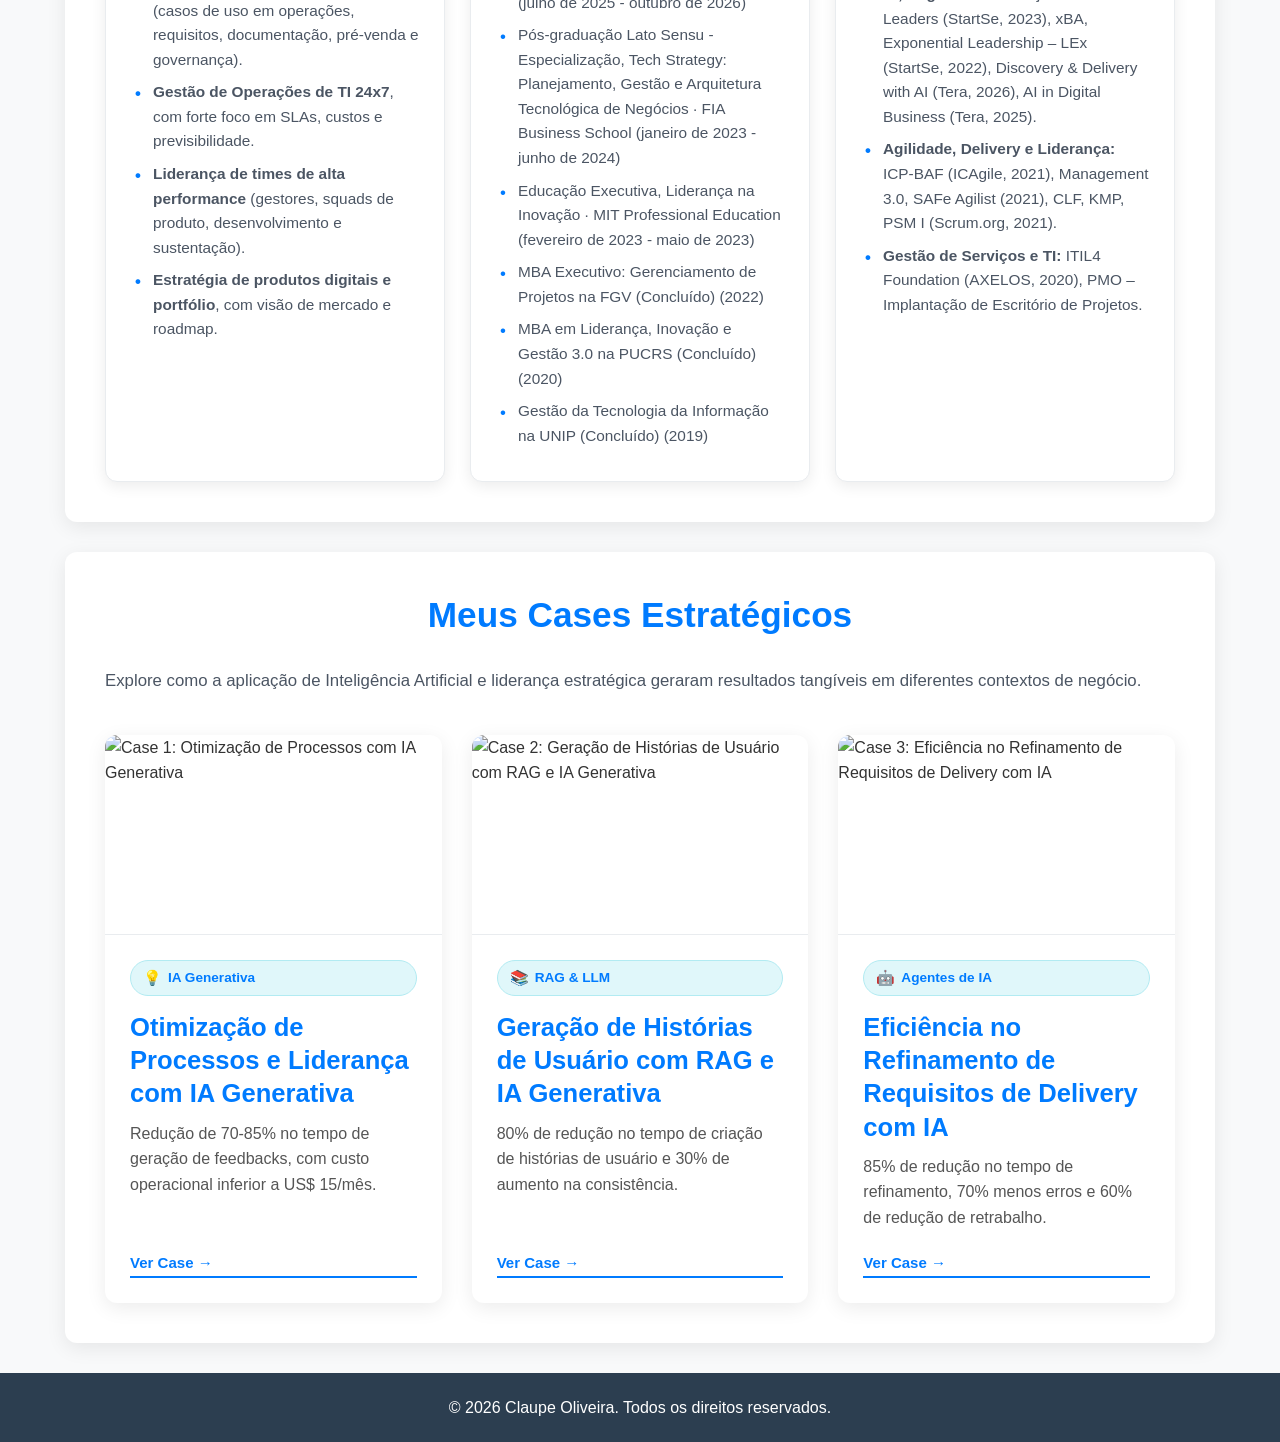
==== commit 96184089: "Update index.html" ====
--- a/public/index.html
+++ b/public/index.html
@@ -8,7 +8,7 @@
     <link rel="icon" href="assets/favicon.ico" type="image/x-icon">
 </head>
 <body>
-    <header id="main-header" class="hero"> <!-- Adicionado id="main-header" -->
+    <header class="hero"> <!-- Removido id="main-header" e a classe "case-header" não se aplica aqui -->
         <div class="container">
             <img src="assets/profile-picture.jpg" alt="Claupe Oliveira" class="profile-pic">
             <h1>Claupe Oliveira</h1>
@@ -21,126 +21,125 @@
         </div>
     </header>
 
-    <div id="content-wrapper"> <!-- Nova div que envolve o main -->
-        <main class="container">
-            <!-- SOBRE MIM -->
-            <section id="about" class="section-content">
-                <h2>Sobre Mim</h2>
-                <div class="about-grid">
-                    <!-- Card 1: Quem eu sou -->
-                    <div class="about-item about-highlight">
-                        <div class="card-icon">👤</div>
-                        <h3>Quem eu sou</h3>
-                        <p><strong>+20 anos liderando times de alta performance</strong> em delivery de serviços, sustentação, desenvolvimento e operações de tecnologia, com clientes nacionais e internacionais em varejo, energia, manufatura, banking, fintech e RH.</p>
-                        <p>Atuo conectando <strong>estratégia de negócios, produtos digitais, dados e IA aplicada à gestão e operações</strong>, com foco em eficiência, qualidade e previsibilidade de resultados.</p>
-                        <p>Experiência liderando líderes, times complexos (+100 pessoas), operações 24x7 e portfólios de alto impacto em estruturas enxutas.</p>
+    <!-- Removida a div id="content-wrapper" que envolvia o main -->
+    <main class="container">
+        <!-- SOBRE MIM -->
+        <section id="about" class="section-content">
+            <h2>Sobre Mim</h2>
+            <div class="about-grid">
+                <!-- Card 1: Quem eu sou -->
+                <div class="about-item about-highlight">
+                    <div class="card-icon">👤</div>
+                    <h3>Quem eu sou</h3>
+                    <p><strong>+20 anos liderando times de alta performance</strong> em delivery de serviços, sustentação, desenvolvimento e operações de tecnologia, com clientes nacionais e internacionais em varejo, energia, manufatura, banking, fintech e RH.</p>
+                    <p>Atuo conectando <strong>estratégia de negócios, produtos digitais, dados e IA aplicada à gestão e operações</strong>, com foco em eficiência, qualidade e previsibilidade de resultados.</p>
+                    <p>Experiência liderando líderes, times complexos (+100 pessoas), operações 24x7 e portfólios de alto impacto em estruturas enxutas.</p>
+                </div>
+
+                <!-- Card 2: Onde eu gero impacto -->
+                <div class="about-item">
+                    <div class="card-icon card-icon-green">📈</div>
+                    <h3>Onde eu gero impacto</h3>
+                    <ul class="bullets-strong">
+                        <li><strong>–40% de turnover/ano</strong> em time tech de +200 profissionais, com gestão de pessoas, health checks e frameworks de desenvolvimento.</li>
+                        <li><strong>+60% no volume de propostas de delivery/mês</strong> com criação de modelo de pré-venda de tecnologia e <strong>–20% no custo médio</strong> via building blocks.</li>
+                        <li><strong>–60% de incidentes em produção</strong> com criação de aplicação de suporte e revisão de processos em operação 24x7.</li>
+                    </ul>
+                </div>
+
+                <!-- Card 3: Foco e competências-chave -->
+                <div class="about-item">
+                    <div class="card-icon">🎯</div>
+                    <h3>Foco e competências-chave</h3>
+                    <ul class="bullets-strong">
+                        <li><strong>Client Relationship Management</strong> para contas enterprise e C-level.</li>
+                        <li><strong>IA aplicada a negócios e gestão</strong> (casos de uso em operações, requisitos, documentação, pré-venda e governança).</li>
+                        <li><strong>Gestão de Operações de TI 24x7</strong>, com forte foco em SLAs, custos e previsibilidade.</li>
+                        <li><strong>Liderança de times de alta performance</strong> (gestores, squads de produto, desenvolvimento e sustentação).</li>
+                        <li><strong>Estratégia de produtos digitais e portfólio</strong>, com visão de mercado e roadmap.</li>
+                    </ul>
+                </div>
+
+                <!-- Card 4: Formação em Gestão, Tecnologia e IA -->
+                <div class="about-item">
+                    <div class="card-icon">🎓</div>
+                    <h3>Formação em Gestão, Tecnologia e IA</h3>
+                    <ul>
+                        <li>Pós-graduação Lato Sensu - Especialização, IA Aplicada à Gestão Empresarial · Fundação Dom Cabral (julho de 2025 - outubro de 2026)</li>
+                        <li>Pós-graduação Lato Sensu - Especialização, Tech Strategy: Planejamento, Gestão e Arquitetura Tecnológica de Negócios · FIA Business School (janeiro de 2023 - junho de 2024)</li>
+                        <li>Educação Executiva, Liderança na Inovação · MIT Professional Education (fevereiro de 2023 - maio de 2023)</li>
+                        <li>MBA Executivo: Gerenciamento de Projetos na FGV (Concluído) (2022)</li>
+                        <li>MBA em Liderança, Inovação e Gestão 3.0 na PUCRS (Concluído) (2020)</li>
+                        <li>Gestão da Tecnologia da Informação na UNIP (Concluído) (2019)</li>
+                    </ul>
+                </div>
+
+                <!-- Card 5: Idiomas e certificações selecionadas -->
+                <div class="about-item">
+                    <div class="card-icon">🏅</div>
+                    <h3>Idiomas e certificações selecionadas</h3>
+                    <ul class="bullets-strong">
+                        <li><strong>Português:</strong> Nativo</li>
+                        <li><strong>Inglês:</strong> Avançado (Full Professional)</li>
+                    </ul>
+                    <ul class="bullets-strong">
+                        <li><strong>IA, Negócios e Inovação:</strong> AI for Leaders (StartSe, 2023), xBA, Exponential Leadership – LEx (StartSe, 2022), Discovery & Delivery with AI (Tera, 2026), AI in Digital Business (Tera, 2025).</li>
+                        <li><strong>Agilidade, Delivery e Liderança:</strong> ICP-BAF (ICAgile, 2021), Management 3.0, SAFe Agilist (2021), CLF, KMP, PSM I (Scrum.org, 2021).</li>
+                        <li><strong>Gestão de Serviços e TI:</strong> ITIL4 Foundation (AXELOS, 2020), PMO – Implantação de Escritório de Projetos.</li>
+                    </ul>
+                </div>
+            </div>
+        </section>
+
+        <section id="cases-overview" class="section-content">
+            <h2>Meus Cases Estratégicos</h2>
+            <p class="case-intro">Explore como a aplicação de Inteligência Artificial e liderança estratégica geraram resultados tangíveis em diferentes contextos de negócio.</p>
+            <div class="cases-grid">
+                <a href="case1.html" class="case-card">
+                    <img src="assets/cases/case1-card.jpg" alt="Case 1: Otimização de Processos com IA Generativa">
+                    <div class="card-content">
+                        <div class="card-badge">
+                        <span class="badge-icon">💡</span>
+                        <span class="badge-text">IA Generativa</span>
+                        </div>
+                        <h3>Otimização de Processos e Liderança com IA Generativa</h3>
+                        <p>Redução de 70-85% no tempo de geração de feedbacks, com custo operacional inferior a US$ 15/mês.</p>
+                        <span class="call-to-action">Ver Case →</span>
                     </div>
+                </a>
+                <a href="case2.html" class="case-card">
+                    <img src="assets/cases/case2-card.jpg" alt="Case 2: Geração de Histórias de Usuário com RAG e IA Generativa">
+                    <div class="card-content">
+                        <div class="card-badge">
+                        <span class="badge-icon">📚</span>
+                        <span class="badge-text">RAG & LLM</span>
+                        </div>
+                        <h3>Geração de Histórias de Usuário com RAG e IA Generativa</h3>
+                        <p>80% de redução no tempo de criação de histórias de usuário e 30% de aumento na consistência.</p>
+                        <span class="call-to-action">Ver Case →</span>
+                    </div>
+                </a>
+                <a href="case3.html" class="case-card">
+                    <img src="assets/cases/case3-card.jpg" alt="Case 3: Eficiência no Refinamento de Requisitos de Delivery com IA">
+                    <div class="card-content">
+                        <div class="card-badge">
+                        <span class="badge-icon">🤖</span>
+                        <span class="badge-text">Agentes de IA</span>
+                        </div>
+                        <h3>Eficiência no Refinamento de Requisitos de Delivery com IA</h3>
+                        <p>85% de redução no tempo de refinamento, 70% menos erros e 60% de redução de retrabalho.</p>
+                        <span class="call-to-action">Ver Case →</span>
+                    </div>
+                </a>
+            </div>
+        </section>
+    </main>
 
-                    <!-- Card 2: Onde eu gero impacto -->
-                    <div class="about-item">
-                        <div class="card-icon card-icon-green">📈</div>
-                        <h3>Onde eu gero impacto</h3>
-                        <ul class="bullets-strong">
-                            <li><strong>–40% de turnover/ano</strong> em time tech de +200 profissionais, com gestão de pessoas, health checks e frameworks de desenvolvimento.</li>
-                            <li><strong>+60% no volume de propostas de delivery/mês</strong> com criação de modelo de pré-venda de tecnologia e <strong>–20% no custo médio</strong> via building blocks.</li>
-                            <li><strong>–60% de incidentes em produção</strong> com criação de aplicação de suporte e revisão de processos em operação 24x7.</li>
-                        </ul>
-                    </div>
-
-                    <!-- Card 3: Foco e competências-chave -->
-                    <div class="about-item">
-                        <div class="card-icon">🎯</div>
-                        <h3>Foco e competências-chave</h3>
-                        <ul class="bullets-strong">
-                            <li><strong>Client Relationship Management</strong> para contas enterprise e C-level.</li>
-                            <li><strong>IA aplicada a negócios e gestão</strong> (casos de uso em operações, requisitos, documentação, pré-venda e governança).</li>
-                            <li><strong>Gestão de Operações de TI 24x7</strong>, com forte foco em SLAs, custos e previsibilidade.</li>
-                            <li><strong>Liderança de times de alta performance</strong> (gestores, squads de produto, desenvolvimento e sustentação).</li>
-                            <li><strong>Estratégia de produtos digitais e portfólio</strong>, com visão de mercado e roadmap.</li>
-                        </ul>
-                    </div>
-
-                    <!-- Card 4: Formação em Gestão, Tecnologia e IA -->
-                    <div class="about-item">
-                        <div class="card-icon">🎓</div>
-                        <h3>Formação em Gestão, Tecnologia e IA</h3>
-                        <ul>
-                            <li>Pós-graduação Lato Sensu - Especialização, IA Aplicada à Gestão Empresarial · Fundação Dom Cabral (julho de 2025 - outubro de 2026)</li>
-                            <li>Pós-graduação Lato Sensu - Especialização, Tech Strategy: Planejamento, Gestão e Arquitetura Tecnológica de Negócios · FIA Business School (janeiro de 2023 - junho de 2024)</li>
-                            <li>Educação Executiva, Liderança na Inovação · MIT Professional Education (fevereiro de 2023 - maio de 2023)</li>
-                            <li>MBA Executivo: Gerenciamento de Projetos na FGV (Concluído) (2022)</li>
-                            <li>MBA em Liderança, Inovação e Gestão 3.0 na PUCRS (Concluído) (2020)</li>
-                            <li>Gestão da Tecnologia da Informação na UNIP (Concluído) (2019)</li>
-                        </ul>
-                    </div>
-
-                    <!-- Card 5: Idiomas e certificações selecionadas -->
-                    <div class="about-item">
-                        <div class="card-icon">🏅</div>
-                        <h3>Idiomas e certificações selecionadas</h3>
-                        <ul class="bullets-strong">
-                            <li><strong>Português:</strong> Nativo</li>
-                            <li><strong>Inglês:</strong> Avançado (Full Professional)</li>
-                        </ul>
-                        <ul class="bullets-strong">
-                            <li><strong>IA, Negócios e Inovação:</strong> AI for Leaders (StartSe, 2023), xBA, Exponential Leadership – LEx (StartSe, 2022), Discovery & Delivery with AI (Tera, 2026), AI in Digital Business (Tera, 2025).</li>
-                            <li><strong>Agilidade, Delivery e Liderança:</strong> ICP-BAF (ICAgile, 2021), Management 3.0, SAFe Agilist (2021), CLF, KMP, PSM I (Scrum.org, 2021).</li>
-                            <li><strong>Gestão de Serviços e TI:</strong> ITIL4 Foundation (AXELOS, 2020), PMO – Implantação de Escritório de Projetos.</li>
-                        </ul>
-                    </div>
-                </div>
-            </section>
-
-            <section id="cases-overview" class="section-content">
-                <h2>Meus Cases Estratégicos</h2>
-                <p class="case-intro">Explore como a aplicação de Inteligência Artificial e liderança estratégica geraram resultados tangíveis em diferentes contextos de negócio.</p>
-                <div class="cases-grid">
-                    <a href="case1.html" class="case-card">
-                        <img src="assets/cases/case1-card.jpg" alt="Case 1: Otimização de Processos com IA Generativa">
-                        <div class="card-content">
-                            <div class="card-badge">
-                            <span class="badge-icon">💡</span>
-                            <span class="badge-text">IA Generativa</span>
-                            </div>
-                            <h3>Otimização de Processos e Liderança com IA Generativa</h3>
-                            <p>Redução de 70-85% no tempo de geração de feedbacks, com custo operacional inferior a US$ 15/mês.</p>
-                            <span class="call-to-action">Ver Case →</span>
-                        </div>
-                    </a>
-                    <a href="case2.html" class="case-card">
-                        <img src="assets/cases/case2-card.jpg" alt="Case 2: Geração de Histórias de Usuário com RAG e IA Generativa">
-                        <div class="card-content">
-                            <div class="card-badge">
-                            <span class="badge-icon">📚</span>
-                            <span class="badge-text">RAG & LLM</span>
-                            </div>
-                            <h3>Geração de Histórias de Usuário com RAG e IA Generativa</h3>
-                            <p>80% de redução no tempo de criação de histórias de usuário e 30% de aumento na consistência.</p>
-                            <span class="call-to-action">Ver Case →</span>
-                        </div>
-                    </a>
-                    <a href="case3.html" class="case-card">
-                        <img src="assets/cases/case3-card.jpg" alt="Case 3: Eficiência no Refinamento de Requisitos de Delivery com IA">
-                        <div class="card-content">
-                            <div class="card-badge">
-                            <span class="badge-icon">🤖</span>
-                            <span class="badge-text">Agentes de IA</span>
-                            </div>
-                            <h3>Eficiência no Refinamento de Requisitos de Delivery com IA</h3>
-                            <p>85% de redução no tempo de refinamento, 70% menos erros e 60% de redução de retrabalho.</p>
-                            <span class="call-to-action">Ver Case →</span>
-                        </div>
-                    </a>
-                </div>
-            </section>
-        </main>
-
-        <footer>
-            <div class="container">
-                <p>&copy; 2026 Claupe Oliveira. Todos os direitos reservados.</p>
-            </div>
-        </footer>
-    </div> <!-- Fim da nova div que envolve o main -->
-    <script src="js/script.js"></script>
+    <footer>
+        <div class="container">
+            <p>&copy; 2026 Claupe Oliveira. Todos os direitos reservados.</p>
+        </div>
+    </footer>
+    <!-- Removido o script.js daqui, pois a funcionalidade de sticky header não será aplicada -->
 </body>
 </html>
--- a/public/css/style.css
+++ b/public/css/style.css
@@ -1,128 +1,177 @@
-/* Variáveis globais */
+/* Variáveis CSS para cores e sombras */
 :root {
-    --primary-color: #007bff;
-    --primary-light: #e6f2ff;
-    --dark-color: #2c3e50;
-    --text-color: #333333;
-    --bg-color: #f4f6f9;
+    --primary-color: #007bff; /* Azul principal */
+    --secondary-color: #6c757d; /* Cinza secundário */
+    --accent-green: #28a745; /* Verde para destaque */
+    --dark-color: #2c3e50; /* Azul escuro para footer/cabeçalho fixo */
     --white-color: #ffffff;
-    --border-color: #e0e0e0;
-    --shadow-light: rgba(15, 23, 42, 0.08);
-    --shadow-medium: rgba(15, 23, 42, 0.16);
-    --accent-green: #16a34a;
-    --accent-purple: #7c3aed;
-}
-
-/* Reset básico */
+    --light-gray: #f8f9fa;
+    --border-color: #e9ecef;
+    --shadow-light: rgba(0, 0, 0, 0.08);
+    --shadow-medium: rgba(0, 0, 0, 0.15);
+}
+
+/* Reset básico e fontes */
 * {
-    box-sizing: border-box;
     margin: 0;
     padding: 0;
+    box-sizing: border-box;
 }
 
 body {
-    font-family: system-ui, -apple-system, BlinkMacSystemFont, "Segoe UI", sans-serif;
-    background-color: var(--bg-color);
-    color: var(--text-color);
+    font-family: 'Segoe UI', 'Roboto', 'Helvetica Neue', Arial, sans-serif;
     line-height: 1.6;
-}
-
-/* Container padrão */
+    color: #333;
+    background-color: var(--light-gray);
+    -webkit-font-smoothing: antialiased;
+    scroll-behavior: smooth;
+}
+
 .container {
-    width: 90%;
-    max-width: 1100px;
+    max-width: 1200px;
     margin: 0 auto;
-}
-
-/* Cabeçalho principal (hero) */
+    padding: 0 25px;
+}
+
+/* Estilos de links e botões */
+a {
+    color: var(--primary-color);
+    text-decoration: none;
+    transition: color 0.3s ease;
+}
+
+a:hover {
+    color: #0056b3;
+}
+
+/* Cabeçalho Hero (Página Inicial) */
 .hero {
-    background: radial-gradient(circle at top left, #1b3b5f, #0b1724);
-    color: var(--white-color);
-    text-align: center;
-    padding: 60px 0 50px;
-    margin-bottom: 30px;
-    position: relative;
-    overflow: hidden;
-}
-
-.hero::after {
-    content: '';
-    position: absolute;
-    inset: 0;
-    background: radial-gradient(circle at bottom right, rgba(0, 123, 255, 0.2), transparent 60%);
-    opacity: 0.9;
-    pointer-events: none;
-}
-
-.hero .container {
-    position: relative;
-    z-index: 1;
-}
-
-.profile-pic {
-    width: 140px;
-    height: 140px;
+    background-color: var(--white-color);
+    padding: 60px 0;
+    text-align: center;
+    box-shadow: 0 2px 10px var(--shadow-light);
+    transition: all 0.4s ease-in-out; /* Transição para o cabeçalho fixo */
+    position: relative; /* Necessário para o z-index */
+    z-index: 1000; /* Garante que fique acima de outros elementos */
+}
+
+.hero .profile-pic {
+    width: 160px;
+    height: 160px;
     border-radius: 50%;
     object-fit: cover;
-    border: 4px solid rgba(255, 255, 255, 0.85);
+    border: 5px solid var(--primary-color);
     margin-bottom: 25px;
-    box-shadow: 0 0 0 8px rgba(255, 255, 255, 0.2);
+    box-shadow: 0 4px 15px var(--shadow-medium);
+    transition: all 0.4s ease-in-out;
 }
 
 .hero h1 {
     font-size: 3.2em;
+    color: var(--dark-color);
     margin-bottom: 10px;
-    font-weight: 700;
-    letter-spacing: -0.03em;
+    line-height: 1.2;
+    transition: all 0.4s ease-in-out;
 }
 
 .hero .subtitle {
     font-size: 1.4em;
-    font-weight: 300;
+    color: var(--secondary-color);
     margin-bottom: 20px;
-    opacity: 0.9;
+    font-weight: 400;
+    transition: all 0.4s ease-in-out;
 }
 
 .hero .mission {
+    font-size: 1.1em;
+    color: #555;
     max-width: 800px;
-    margin: 0 auto 30px;
-    font-size: 1.1em;
-    line-height: 1.8;
-    opacity: 0.95;
+    margin: 0 auto 30px auto;
+    font-style: italic;
+    transition: all 0.4s ease-in-out;
 }
 
 .hero .contact-info a {
     display: inline-block;
-    background-color: var(--white-color);
-    color: var(--primary-color);
-    padding: 10px 22px;
+    background-color: var(--primary-color);
+    color: var(--white-color);
+    padding: 12px 25px;
     border-radius: 30px;
-    margin: 0 8px;
+    margin: 0 10px;
     font-weight: 600;
-    font-size: 0.95em;
-    text-decoration: none;
-    transition: background-color 0.3s ease, color 0.3s ease, transform 0.2s ease;
-    box-shadow: 0 4px 10px rgba(0, 0, 0, 0.2);
+    transition: background-color 0.3s ease, transform 0.3s ease;
 }
 
 .hero .contact-info a:hover {
-    background-color: #e9ecef;
-    color: #0056b3;
-    transform: translateY(-2px);
-}
-
-/* Cabeçalho das páginas de Case */
+    background-color: #0056b3;
+    transform: translateY(-3px);
+}
+
+/* Estilos para o cabeçalho fixo (sticky header) */
+body.header-scrolled .hero {
+    position: fixed;
+    top: 0;
+    left: 0;
+    width: 100%;
+    padding: 15px 0;
+    background-color: var(--dark-color); /* Cor de fundo do cabeçalho fixo */
+    box-shadow: 0 2px 15px rgba(0, 0, 0, 0.3);
+    z-index: 1000;
+    display: flex;
+    align-items: center;
+    justify-content: center;
+    flex-wrap: wrap; /* Para garantir que os itens se ajustem em telas menores */
+}
+
+body.header-scrolled .hero .container {
+    display: flex;
+    align-items: center;
+    justify-content: center;
+    gap: 15px;
+    flex-wrap: wrap;
+}
+
+body.header-scrolled .hero .profile-pic {
+    width: 50px;
+    height: 50px;
+    border-width: 2px;
+    margin-bottom: 0;
+    box-shadow: none;
+}
+
+body.header-scrolled .hero h1 {
+    font-size: 1.5em;
+    margin-bottom: 0;
+    color: var(--white-color);
+}
+
+body.header-scrolled .hero .subtitle,
+body.header-scrolled .hero .mission,
+body.header-scrolled .hero .contact-info {
+    display: none; /* Esconde esses elementos no cabeçalho fixo */
+}
+
+/* Ajuste para o conteúdo não ficar escondido atrás do cabeçalho fixo */
+body.header-scrolled #content-wrapper {
+    padding-top: 80px; /* Altura aproximada do cabeçalho fixo */
+}
+
+
+/* Cabeçalho das Páginas de Cases (já compacto) */
 .case-header {
-    background: var(--dark-color);
-    color: var(--white-color);
-    padding: 18px 0;
-    box-shadow: 0 2px 5px rgba(0, 0, 0, 0.2);
+    background-color: var(--dark-color);
+    color: var(--white-color);
+    padding: 15px 0;
+    box-shadow: 0 2px 10px rgba(0, 0, 0, 0.2);
+    position: sticky; /* Cabeçalho fixo nas páginas de case */
+    top: 0;
+    z-index: 999;
 }
 
 .case-header .container {
     display: flex;
+    justify-content: space-between;
     align-items: center;
-    justify-content: space-between;
     flex-wrap: wrap;
     gap: 15px;
 }
@@ -130,230 +179,166 @@
 .case-header .header-content {
     display: flex;
     align-items: center;
-    gap: 12px;
-}
-
-.profile-pic-small {
-    width: 56px;
-    height: 56px;
+    gap: 15px;
+}
+
+.case-header .profile-pic-small {
+    width: 45px;
+    height: 45px;
     border-radius: 50%;
     object-fit: cover;
-    border: 2px solid var(--white-color);
+    border: 2px solid var(--primary-color);
 }
 
 .case-header h2 {
-    font-size: 1.6em;
+    font-size: 1.4em;
     margin: 0;
-}
-
-.header-subtitle {
+    color: var(--white-color);
+}
+
+.case-header .header-subtitle {
     font-size: 0.9em;
-    opacity: 0.8;
+    color: #bbb;
+    margin: 0;
 }
 
 .case-nav {
     display: flex;
-    gap: 8px;
+    gap: 10px;
     flex-wrap: wrap;
 }
 
-.nav-button {
+.case-nav .nav-button {
     background-color: var(--primary-color);
     color: var(--white-color);
-    padding: 8px 14px;
-    border-radius: 5px;
-    text-decoration: none;
-    font-weight: 600;
+    padding: 8px 15px;
+    border-radius: 20px;
     font-size: 0.9em;
+    font-weight: 500;
     transition: background-color 0.3s ease;
 }
 
-.nav-button:hover {
+.case-nav .nav-button:hover {
     background-color: #0056b3;
 }
 
-/* Seções de conteúdo (cards grandes brancos) */
+/* Seções de Conteúdo Geral */
 .section-content {
     background-color: var(--white-color);
-    padding: 35px;
-    margin: 25px 0;
-    border-radius: 10px;
-    box-shadow: 0 2px 10px var(--shadow-light);
+    padding: 40px;
+    margin-top: 30px;
+    border-radius: 12px;
+    box-shadow: 0 5px 20px var(--shadow-light);
+}
+
+.section-content h1,
+.section-content h2,
+.section-content h3 {
+    color: var(--dark-color);
+    margin-bottom: 20px;
+    line-height: 1.3;
 }
 
 .section-content h1 {
-    font-size: 2.6em;
-    color: var(--primary-color);
-    margin-bottom: 20px;
-    text-align: center;
-    position: relative;
+    font-size: 2.8em;
+    text-align: center;
+    border-bottom: 3px solid var(--primary-color);
+    padding-bottom: 15px;
+    margin-bottom: 30px;
 }
 
 .section-content h2 {
     font-size: 2.2em;
+    text-align: center;
+    margin-bottom: 30px;
     color: var(--primary-color);
-    margin-bottom: 20px;
-    text-align: center;
-    position: relative;
-}
-
-.section-content h1::after,
-.section-content h2::after {
-    content: '';
-    width: 70px;
-    height: 3px;
-    background-color: var(--primary-color);
-    position: absolute;
-    bottom: -8px;
-    left: 50%;
-    transform: translateX(-50%);
-    border-radius: 2px;
 }
 
 .section-content h3 {
-    font-size: 1.6em;
+    font-size: 1.8em;
     color: var(--dark-color);
-    margin-top: 25px;
-    margin-bottom: 12px;
+    margin-top: 30px;
+    margin-bottom: 15px;
     border-left: 4px solid var(--primary-color);
-    padding-left: 12px;
+    padding-left: 15px;
 }
 
 .section-content p {
-    margin-bottom: 12px;
-    font-size: 1.02em;
-    line-height: 1.7;
-}
-
-/* Grid "Sobre Mim" com cards + ícones */
+    margin-bottom: 15px;
+    font-size: 1.05em;
+    color: #4b5563;
+}
+
+/* Grid de Cards "Sobre Mim" */
 .about-grid {
     display: grid;
-    grid-template-columns: repeat(auto-fit, minmax(280px, 1fr));
-    gap: 22px;
-    margin-top: 28px;
+    grid-template-columns: repeat(auto-fit, minmax(300px, 1fr));
+    gap: 25px;
+    margin-top: 30px;
 }
 
 .about-item {
     background-color: var(--white-color);
-    padding: 24px 22px 22px;
-    border-radius: 14px;
+    padding: 25px;
+    border-radius: 12px;
+    box-shadow: 0 4px 15px var(--shadow-light);
     border: 1px solid var(--border-color);
-    box-shadow: 0 6px 16px rgba(15, 23, 42, 0.06);
-    transition: transform 0.3s ease, box-shadow 0.3s ease, border-color 0.3s ease;
+    transition: transform 0.3s ease, box-shadow 0.3s ease;
+    display: flex;
+    flex-direction: column;
     position: relative;
-    overflow: hidden;
-}
-
-/* “Glow” leve no hover */
-.about-item::before {
-    content: '';
-    position: absolute;
-    inset: 0;
-    background: radial-gradient(circle at top left, rgba(0, 123, 255, 0.07), transparent 60%);
-    opacity: 0;
-    transition: opacity 0.3s ease;
-    z-index: 0;
 }
 
 .about-item:hover {
     transform: translateY(-5px);
-    box-shadow: 0 12px 28px rgba(15, 23, 42, 0.14);
-    border-color: #c8d6ff;
-}
-
-.about-item:hover::before {
-    opacity: 1;
-}
-
-/* Card destaque (primeiro) */
-.about-highlight {
-    grid-column: span 2;
-    background: radial-gradient(circle at top left, #e8f1ff, #ffffff);
-    border: 1px solid #c5d8ff;
-}
-
-/* Área do ícone dentro do card */
-.card-icon {
-    width: 40px;
-    height: 40px;
-    border-radius: 12px;
-    background: var(--primary-light);
-    display: flex;
-    align-items: center;
-    justify-content: center;
-    font-size: 1.4em;
-    margin-bottom: 10px;
+    box-shadow: 0 8px 25px var(--shadow-medium);
+}
+
+.about-item h3 {
+    font-size: 1.5em;
     color: var(--primary-color);
-    position: relative;
-    z-index: 1;
-}
-
-.card-icon-green {
-    background: #e9f9ef;
-    color: var(--accent-green);
-}
-
-/* Título do card */
-.about-item h3 {
-    font-size: 1.25em;
-    color: #1f2933;
     margin-top: 0;
-    margin-bottom: 10px;
-    position: relative;
-    padding-bottom: 6px;
+    margin-bottom: 15px;
     border-left: none;
     padding-left: 0;
-    z-index: 1;
-}
-
-.about-item h3::after {
-    content: '';
-    position: absolute;
-    left: 0;
-    bottom: 0;
-    width: 34px;
-    height: 3px;
-    border-radius: 999px;
-    background: linear-gradient(90deg, var(--primary-color), #00b4d8);
-}
-
-/* Texto interno */
+    text-align: center;
+}
+
+.about-item h3::after { /* Remove o underline padrão de h3 */
+    content: none;
+}
+
 .about-item p {
-    font-size: 0.97em;
+    font-size: 0.98em;
     color: #4b5563;
-    margin-bottom: 6px;
-    position: relative;
-    z-index: 1;
-}
-
-/* Listas nos cards */
+    margin-bottom: 10px;
+}
+
 .about-item ul {
     list-style: none;
-    margin: 8px 0 0 0;
+    margin-left: 0;
     padding: 0;
-    position: relative;
-    z-index: 1;
-}
-
-.about-item li {
-    margin-bottom: 6px;
+}
+
+.about-item ul li {
+    margin-bottom: 8px;
     padding-left: 22px;
     position: relative;
-    font-size: 0.95em;
+    font-size: 0.96em;
     color: #4b5563;
 }
 
-/* Bolinha padrão azul */
-.about-item li::before {
+/* Bolinha normal azul */
+.about-item ul li::before {
     content: '•';
     position: absolute;
     left: 4px;
     top: 0;
     color: var(--primary-color);
-    font-size: 1.05em;
-}
-
-/* Bullets de impacto (check verde) */
+    font-size: 1.1em;
+}
+
+/* Bullets com cheque verde para itens de impacto */
 .bullets-strong li::before {
     content: '✓';
     color: var(--accent-green);
@@ -362,24 +347,42 @@
     left: 2px;
 }
 
-/* Grid de cards de cases na home */
+/* Card de destaque "Quem eu sou" */
+.about-item.about-highlight {
+    grid-column: span 2; /* Ocupa duas colunas em telas maiores */
+    background-color: #e6f2ff; /* Fundo mais claro */
+    border-color: #a0cfff;
+    box-shadow: 0 6px 20px rgba(0, 123, 255, 0.15);
+}
+
+.about-item.about-highlight h3 {
+    color: #0056b3;
+}
+
+/* Ícones nos cards "Sobre Mim" */
+.card-icon {
+    font-size: 2.5em;
+    text-align: center;
+    margin-bottom: 15px;
+    color: var(--primary-color);
+}
+
+.card-icon-green {
+    color: var(--accent-green);
+}
+
+
+/* Grid de Cards para Cases na Home */
 .cases-grid {
     display: grid;
-    grid-template-columns: repeat(auto-fit, minmax(290px, 1fr));
-    gap: 26px;
-    margin-top: 30px;
-}
-
-.case-intro {
-    text-align: center;
-    font-size: 1.02em;
-    color: #555;
-    margin-top: 10px;
+    grid-template-columns: repeat(auto-fit, minmax(300px, 1fr));
+    gap: 30px;
+    margin-top: 40px;
 }
 
 .case-card {
     background-color: var(--white-color);
-    border-radius: 14px;
+    border-radius: 12px;
     box-shadow: 0 5px 20px var(--shadow-light);
     overflow: hidden;
     text-decoration: none;
@@ -387,64 +390,49 @@
     transition: transform 0.3s ease, box-shadow 0.3s ease;
     display: flex;
     flex-direction: column;
-    position: relative;
 }
 
 .case-card:hover {
-    transform: translateY(-8px);
-    box-shadow: 0 10px 28px var(--shadow-medium);
-}
-
-/* Badge com ícone e contexto do case */
-.case-card-badge {
-    position: absolute;
-    top: 10px;
-    left: 12px;
-    background: rgba(0, 123, 255, 0.95);
-    color: var(--white-color);
-    padding: 5px 10px;
-    border-radius: 999px;
-    font-size: 0.8em;
-    font-weight: 600;
-    z-index: 2;
-}
-
-.case-card-badge-purple {
-    background: rgba(124, 58, 237, 0.95);
-}
-
-.case-card-badge-green {
-    background: rgba(22, 163, 74, 0.95);
+    transform: translateY(-10px);
+    box-shadow: 0 10px 30px var(--shadow-medium);
 }
 
 .case-card img {
     width: 100%;
-    height: 190px;
+    height: 200px;
     object-fit: cover;
     border-bottom: 1px solid var(--border-color);
 }
 
-.card-content {
-    padding: 20px 22px 18px;
+.case-card .card-content {
+    padding: 25px;
     flex-grow: 1;
     display: flex;
     flex-direction: column;
 }
 
-.card-content h3 {
-    font-size: 1.4em;
+.case-card h3 {
+    font-size: 1.6em;
     color: var(--primary-color);
-    margin: 0 0 8px 0;
-}
-
-.card-content p {
-    font-size: 0.98em;
+    margin-top: 0;
+    margin-bottom: 10px;
+    border-left: none;
+    padding-left: 0;
+    text-align: left;
+}
+
+.case-card h3::after { /* Remove o underline padrão de h3 */
+    content: none;
+}
+
+.case-card p {
+    font-size: 1em;
     color: #555;
-    margin-bottom: 18px;
+    margin-bottom: 20px;
     flex-grow: 1;
 }
 
-.call-to-action {
+.case-card .call-to-action {
     display: inline-block;
     color: var(--primary-color);
     font-weight: 600;
@@ -454,12 +442,32 @@
     font-size: 0.94em;
 }
 
-.call-to-action:hover {
+.case-card .call-to-action:hover {
     color: #0056b3;
     border-bottom-color: #0056b3;
 }
 
-/* Seções de cases (páginas internas) */
+/* Badges nos cards de case */
+.card-badge {
+    display: inline-flex;
+    align-items: center;
+    background-color: #e0f7fa; /* Fundo claro para o badge */
+    color: #007bff; /* Cor do texto do badge */
+    padding: 5px 12px;
+    border-radius: 20px;
+    font-size: 0.85em;
+    font-weight: 600;
+    margin-bottom: 15px;
+    border: 1px solid #b2ebf2;
+}
+
+.card-badge .badge-icon {
+    margin-right: 6px;
+    font-size: 1.1em;
+}
+
+
+/* Seções de Cases (detalhe) */
 .case-section .case-intro {
     font-style: italic;
     color: #555;
@@ -597,8 +605,8 @@
 
 /* Responsividade */
 @media (max-width: 992px) {
-    .about-highlight {
-        grid-column: span 1;
+    .about-item.about-highlight {
+        grid-column: span 1; /* Em telas menores, o card de destaque ocupa 1 coluna */
     }
 
     .case-header .container {
@@ -613,6 +621,14 @@
     .case-nav {
         justify-content: center;
     }
+
+    body.header-scrolled .hero .container {
+        flex-direction: column;
+        gap: 5px;
+    }
+    body.header-scrolled .hero h1 {
+        font-size: 1.2em;
+    }
 }
 
 @media (max-width: 768px) {
